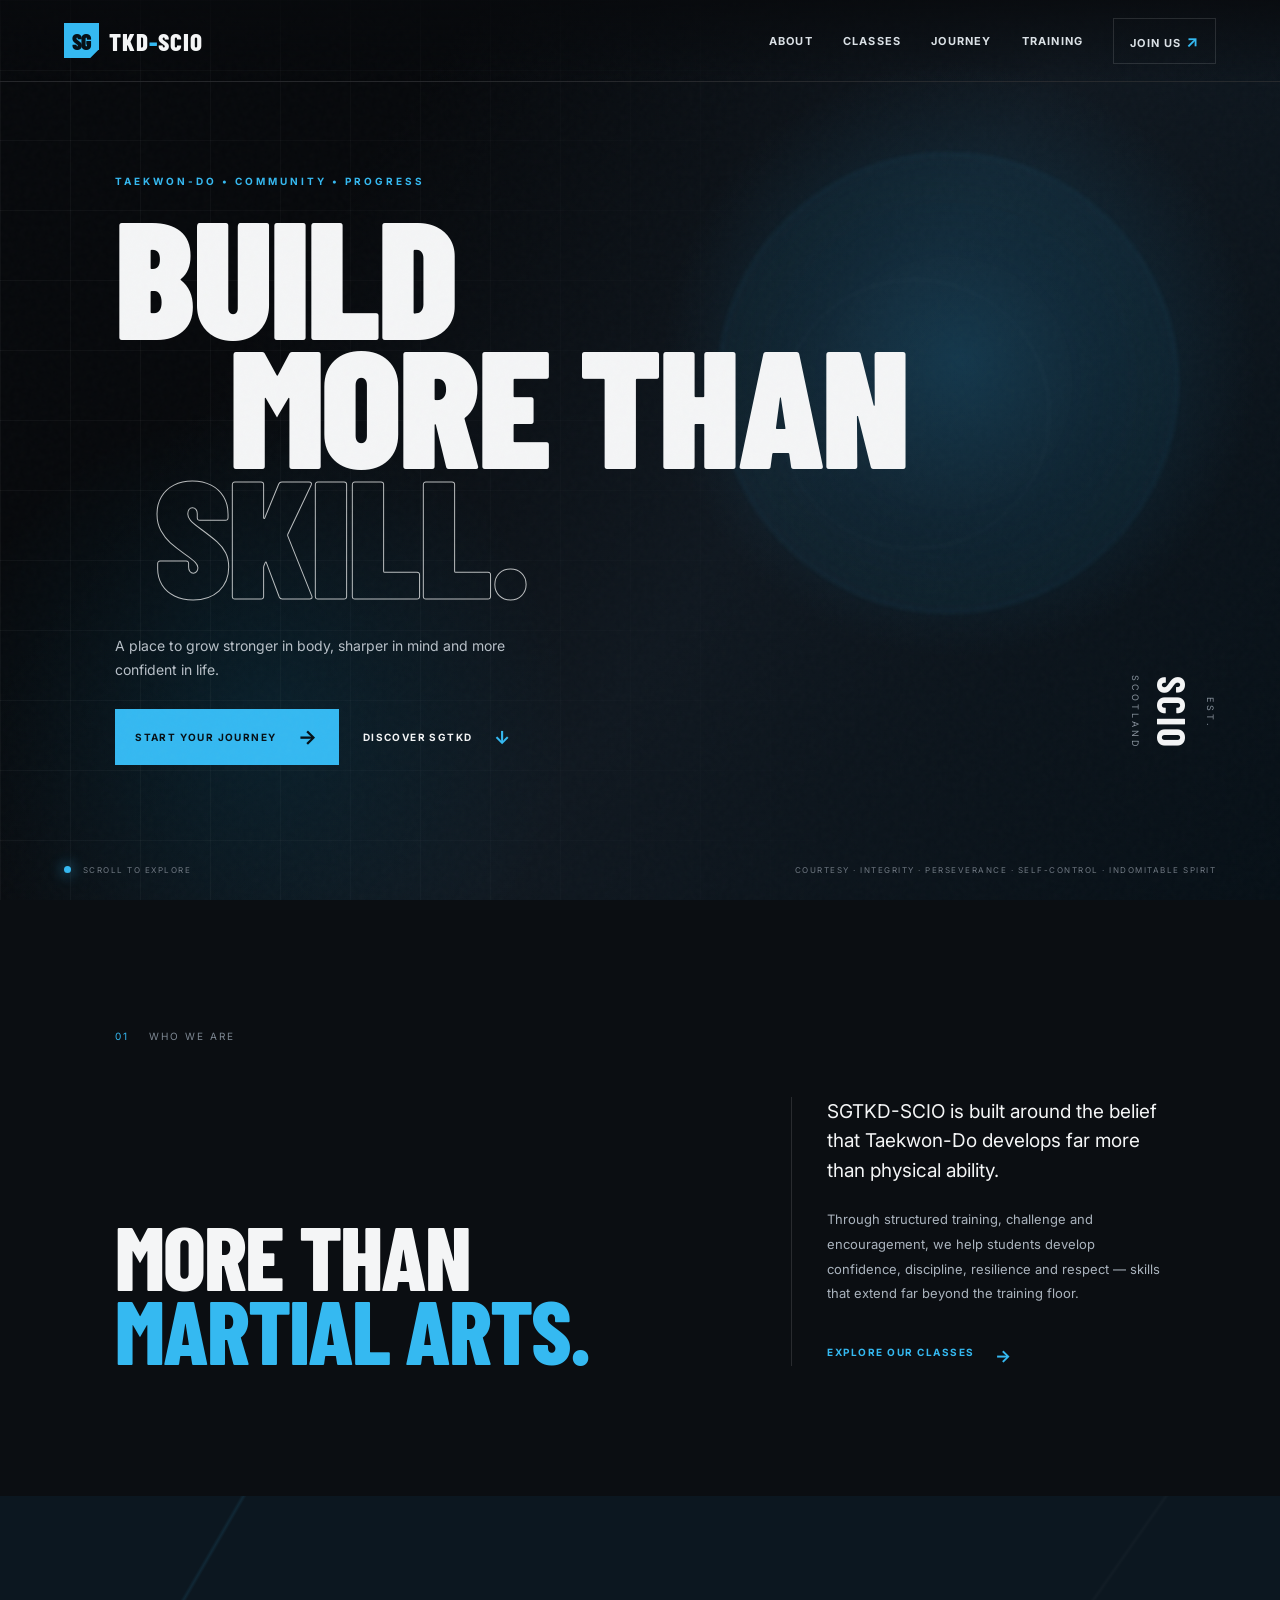
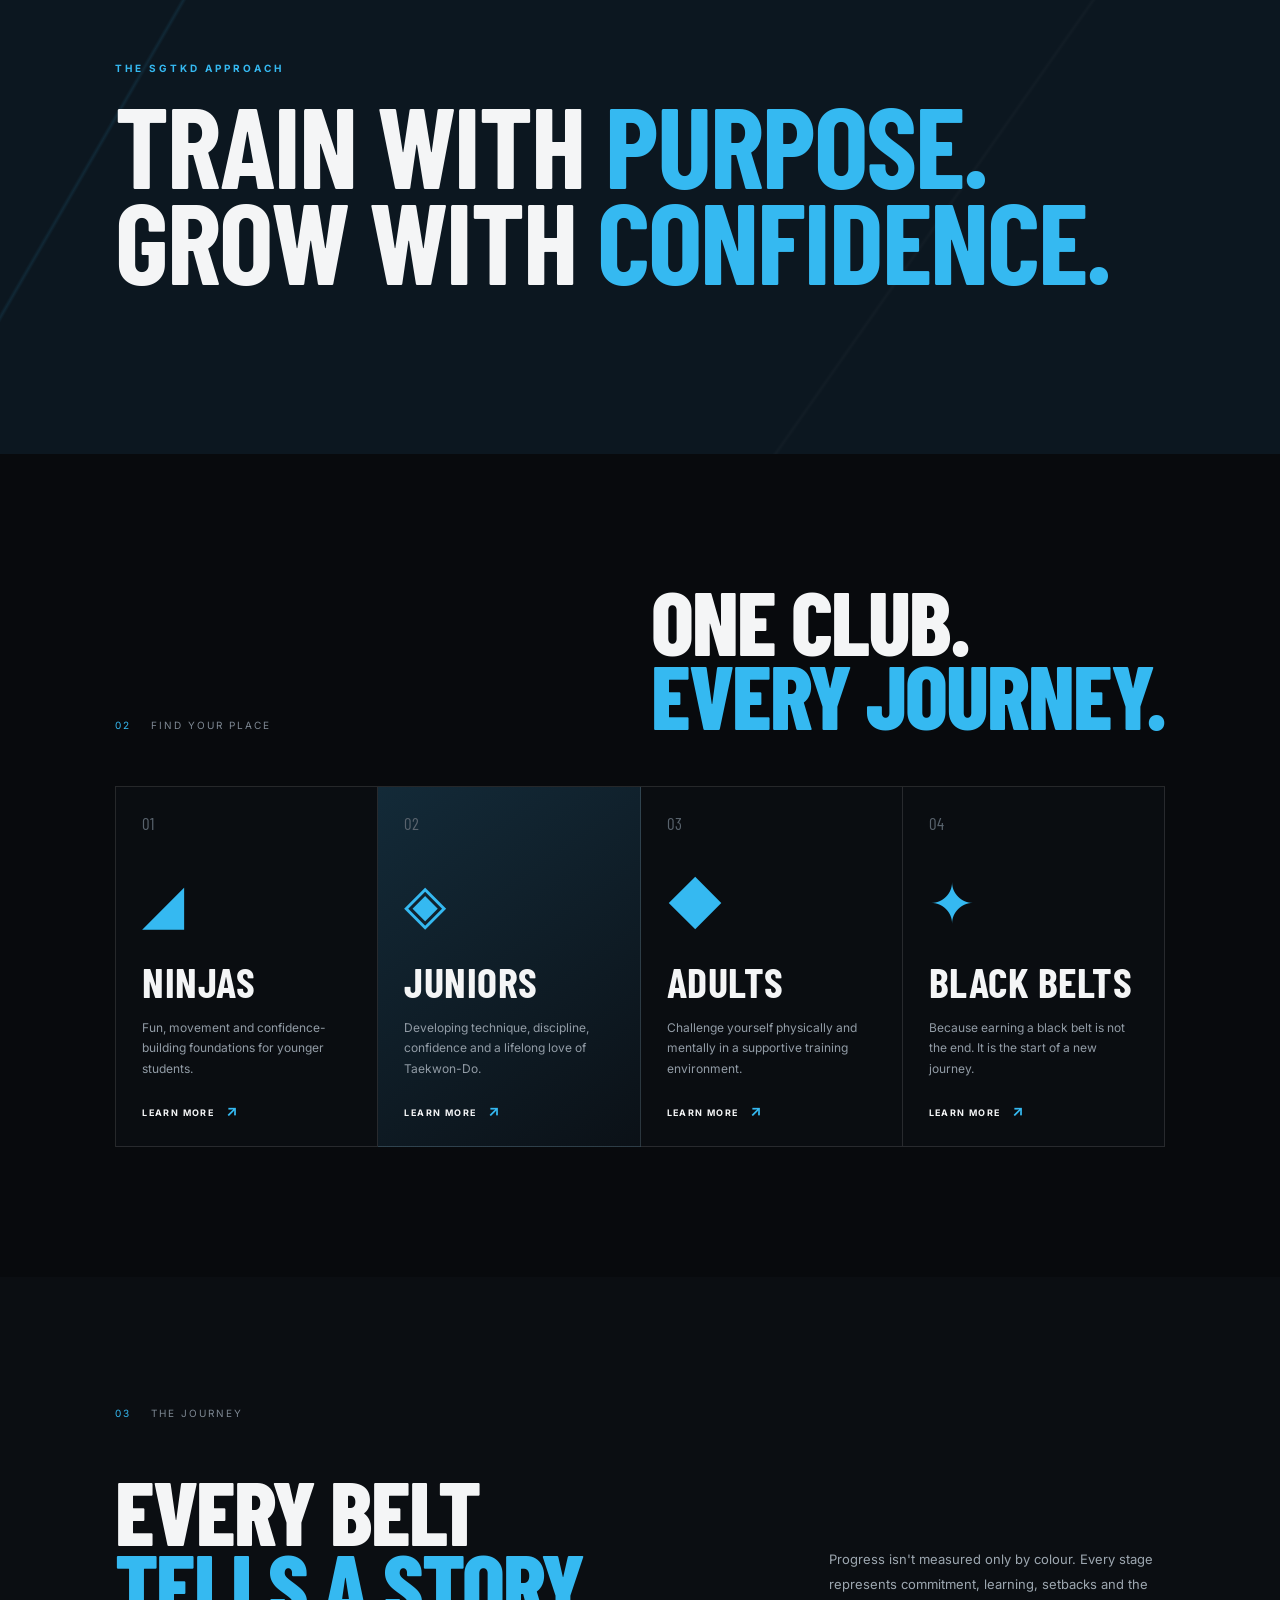
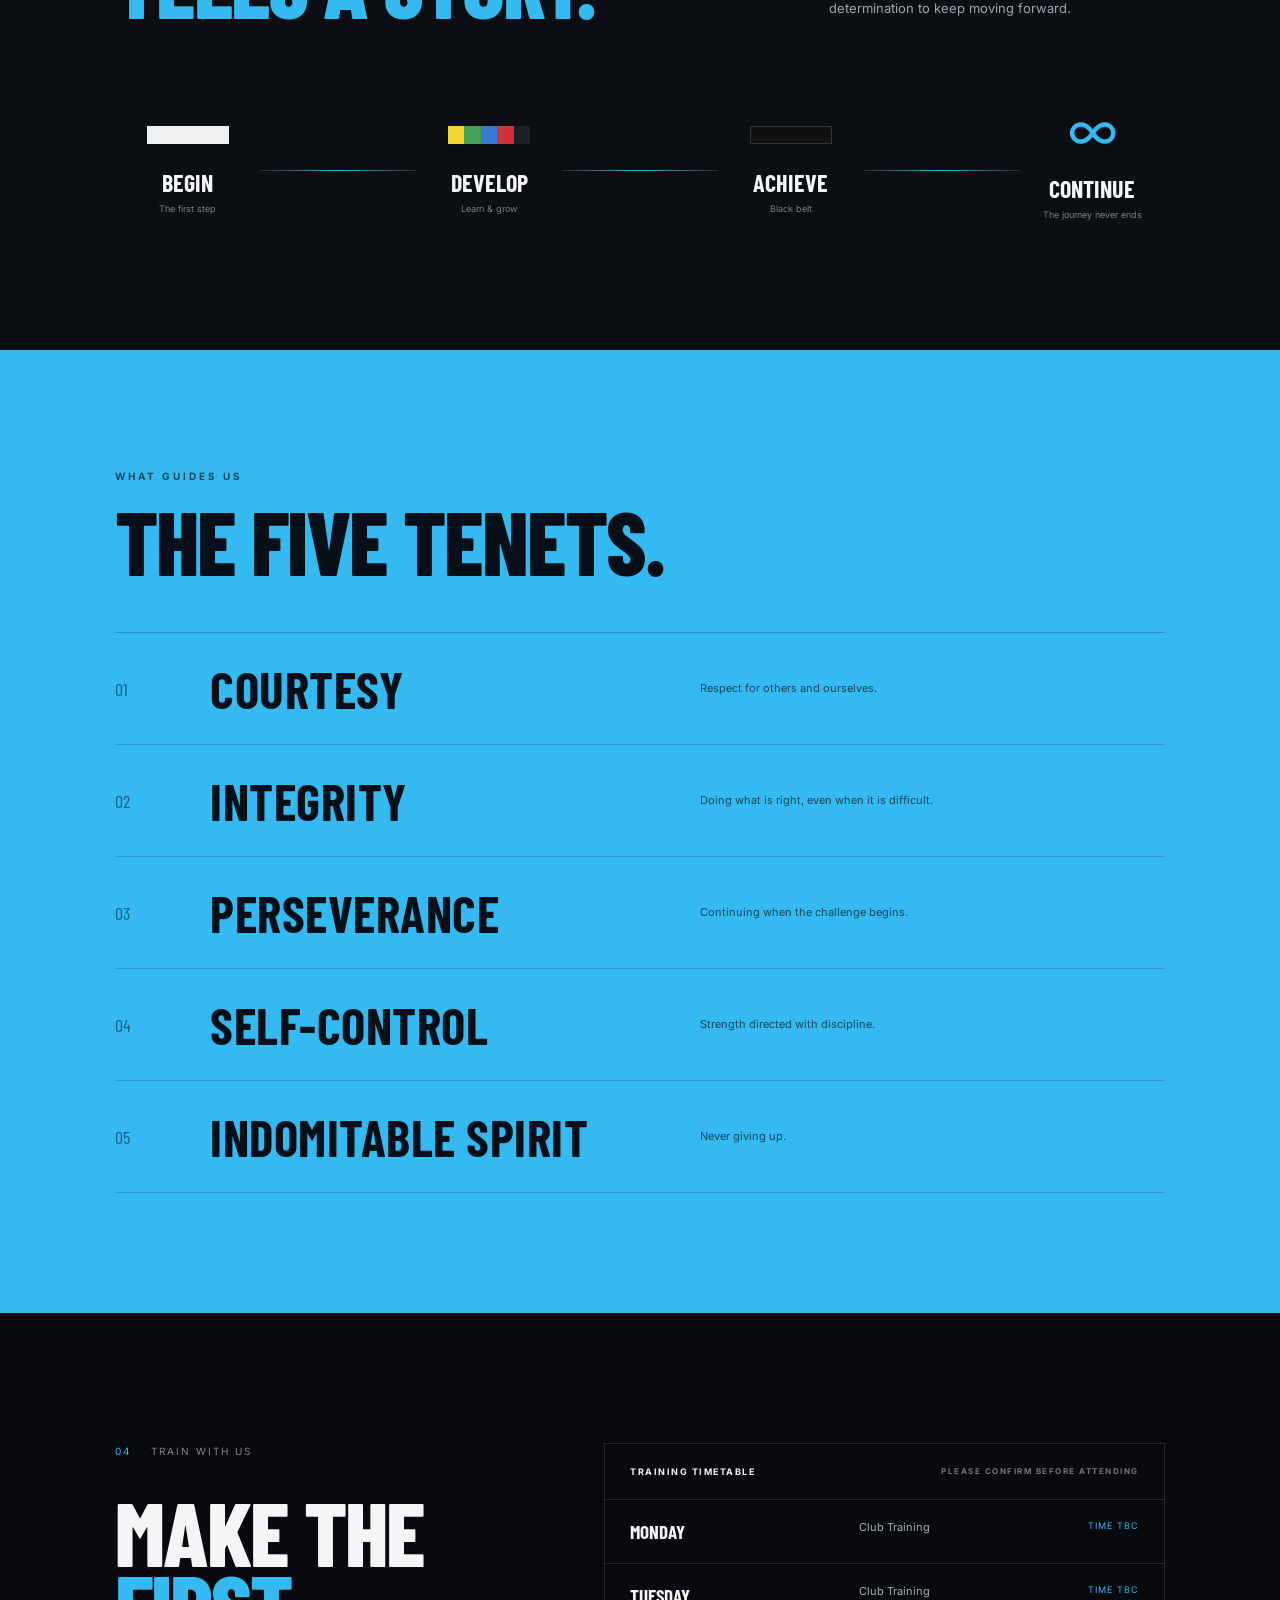
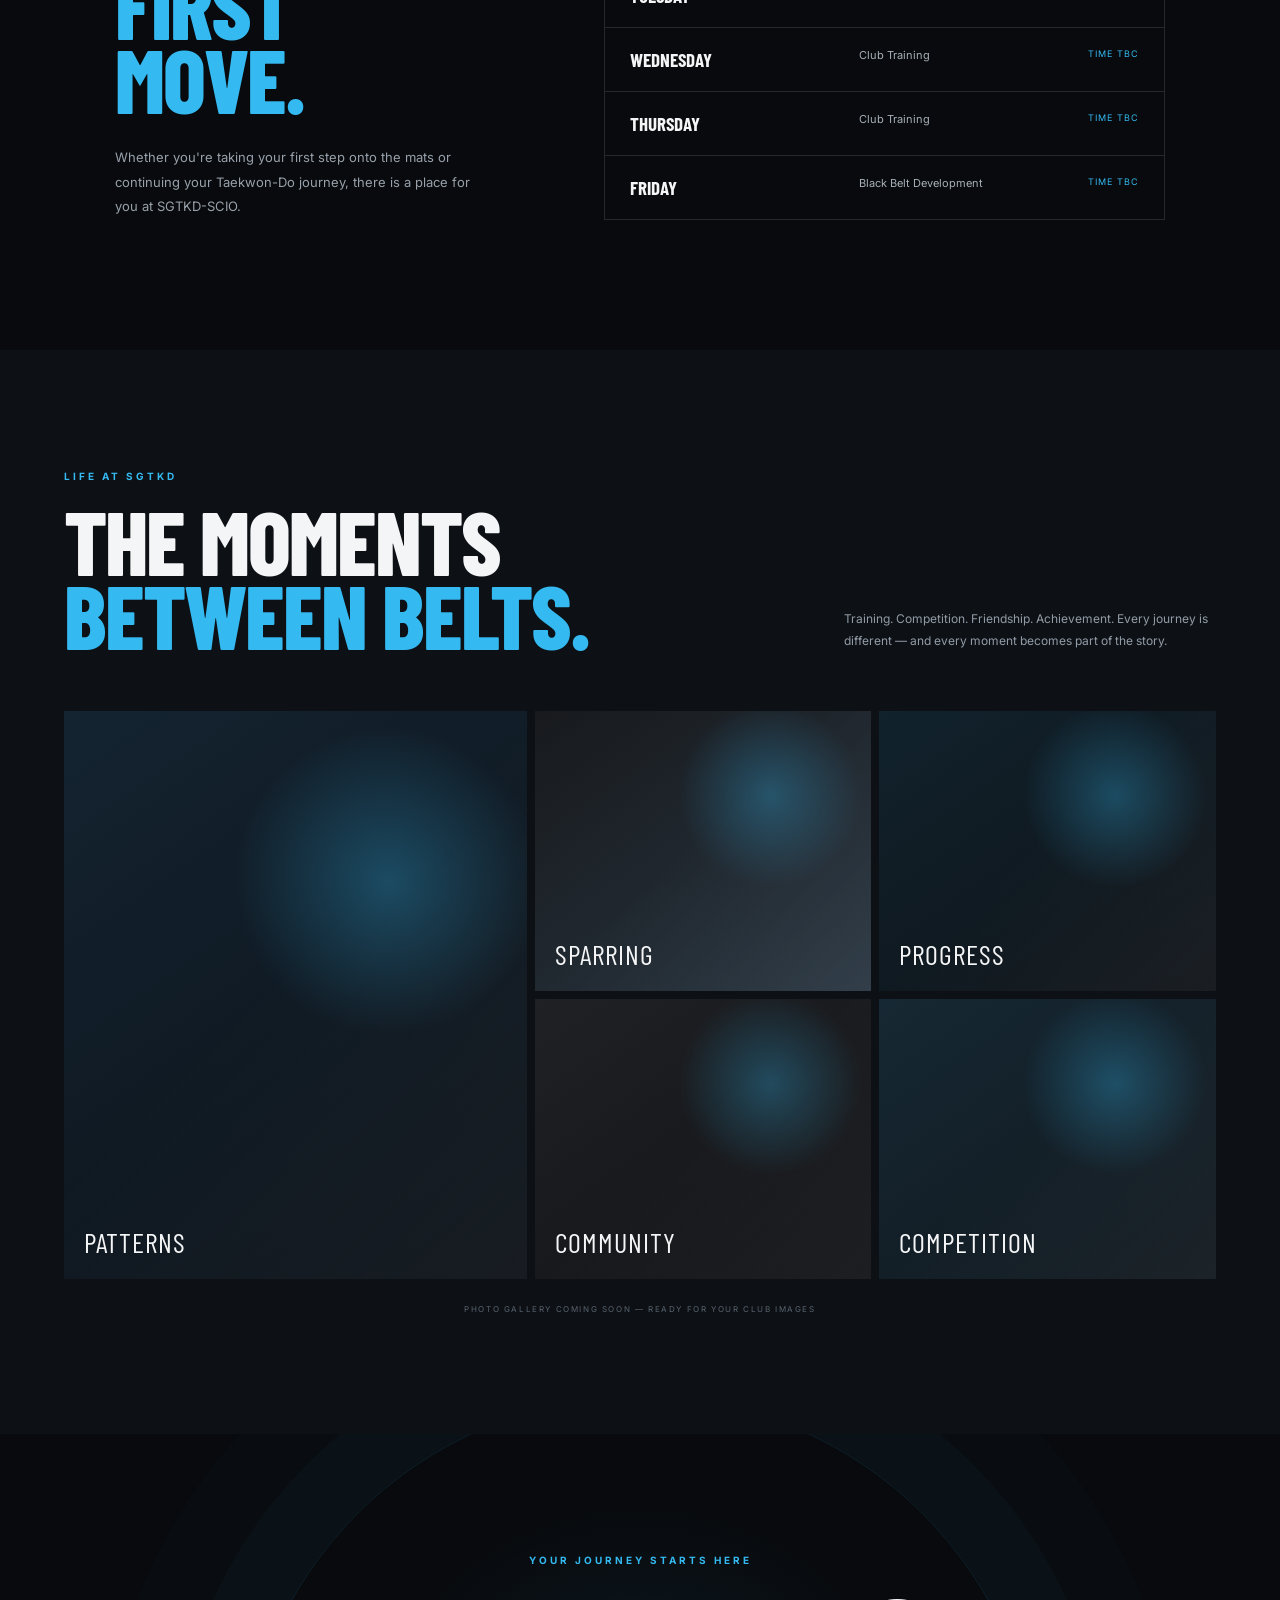
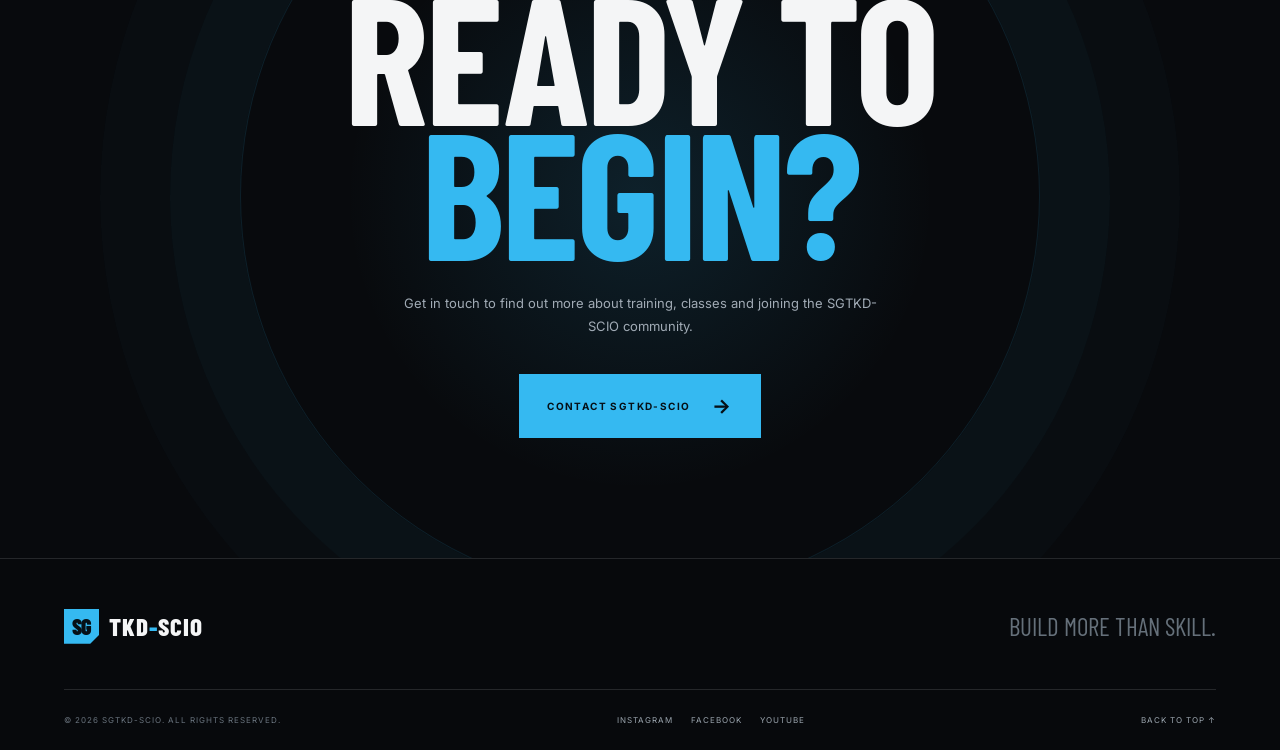
==== index.html @ 354cae88 "Add files via upload" ====
<!DOCTYPE html>
<html lang="en">
<head>
  <meta charset="UTF-8" />
  <meta name="viewport" content="width=device-width, initial-scale=1.0" />
  <meta name="description" content="SGTKD-SCIO — Taekwon-Do, confidence, discipline and community in South Kintyre." />
  <meta name="theme-color" content="#071018" />
  <title>SGTKD-SCIO | Taekwon-Do</title>
  <link rel="preconnect" href="https://fonts.googleapis.com">
  <link rel="preconnect" href="https://fonts.gstatic.com" crossorigin>
  <link href="https://fonts.googleapis.com/css2?family=Barlow+Condensed:wght@500;600;700;800;900&family=Inter:wght@400;500;600;700&display=swap" rel="stylesheet">
  <link rel="stylesheet" href="styles.css" />
</head>
<body>
  <div class="page-noise"></div>

  <header class="site-header" id="top">
    <a class="brand" href="#top" aria-label="SGTKD-SCIO home">
      <span class="brand-mark">SG</span>
      <span class="brand-text">TKD<span>-</span>SCIO</span>
    </a>
    <button class="menu-toggle" aria-label="Open navigation" aria-expanded="false">
      <span></span><span></span>
    </button>
    <nav class="site-nav">
      <a href="#about">About</a>
      <a href="#classes">Classes</a>
      <a href="#journey">Journey</a>
      <a href="#training">Training</a>
      <a href="#contact" class="nav-cta">Join Us <span>↗</span></a>
    </nav>
  </header>

  <main>
    <section class="hero">
      <div class="hero-grid"></div>
      <div class="hero-orb orb-one"></div>
      <div class="hero-orb orb-two"></div>
      <div class="hero-content">
        <p class="eyebrow reveal">TAEKWON-DO • COMMUNITY • PROGRESS</p>
        <h1 class="reveal">
          <span>BUILD</span>
          <span>MORE THAN</span>
          <span class="outline">SKILL.</span>
        </h1>
        <p class="hero-copy reveal">A place to grow stronger in body, sharper in mind and more confident in life.</p>
        <div class="hero-actions reveal">
          <a href="#contact" class="button primary">START YOUR JOURNEY <span>→</span></a>
          <a href="#about" class="button text-button">DISCOVER SGTKD <span>↓</span></a>
        </div>
      </div>
      <div class="hero-side reveal">
        <span>EST.</span>
        <strong>SCIO</strong>
        <span>SCOTLAND</span>
      </div>
      <div class="hero-bottom">
        <div><span class="scroll-dot"></span> SCROLL TO EXPLORE</div>
        <p>COURTESY · INTEGRITY · PERSEVERANCE · SELF-CONTROL · INDOMITABLE SPIRIT</p>
      </div>
    </section>

    <section class="intro section" id="about">
      <div class="section-label reveal"><span>01</span> WHO WE ARE</div>
      <div class="intro-layout">
        <div>
          <h2 class="display reveal">MORE THAN<br><em>MARTIAL ARTS.</em></h2>
        </div>
        <div class="intro-copy reveal">
          <p class="lead">SGTKD-SCIO is built around the belief that Taekwon-Do develops far more than physical ability.</p>
          <p>Through structured training, challenge and encouragement, we help students develop confidence, discipline, resilience and respect — skills that extend far beyond the training floor.</p>
          <a href="#classes" class="arrow-link">EXPLORE OUR CLASSES <span>→</span></a>
        </div>
      </div>
    </section>

    <section class="statement">
      <div class="statement-bg"></div>
      <p class="eyebrow reveal">THE SGTKD APPROACH</p>
      <h2 class="statement-text reveal">TRAIN WITH <span>PURPOSE.</span><br>GROW WITH <span>CONFIDENCE.</span></h2>
    </section>

    <section class="classes section" id="classes">
      <div class="section-heading">
        <div class="section-label reveal"><span>02</span> FIND YOUR PLACE</div>
        <h2 class="display reveal">ONE CLUB.<br><em>EVERY JOURNEY.</em></h2>
      </div>

      <div class="class-grid">
        <article class="class-card reveal">
          <div class="card-number">01</div>
          <div class="class-icon">◢</div>
          <h3>NINJAS</h3>
          <p>Fun, movement and confidence-building foundations for younger students.</p>
          <a href="#contact">LEARN MORE <span>↗</span></a>
        </article>
        <article class="class-card featured reveal">
          <div class="card-number">02</div>
          <div class="class-icon">◈</div>
          <h3>JUNIORS</h3>
          <p>Developing technique, discipline, confidence and a lifelong love of Taekwon-Do.</p>
          <a href="#contact">LEARN MORE <span>↗</span></a>
        </article>
        <article class="class-card reveal">
          <div class="card-number">03</div>
          <div class="class-icon">◆</div>
          <h3>ADULTS</h3>
          <p>Challenge yourself physically and mentally in a supportive training environment.</p>
          <a href="#contact">LEARN MORE <span>↗</span></a>
        </article>
        <article class="class-card reveal">
          <div class="card-number">04</div>
          <div class="class-icon">✦</div>
          <h3>BLACK BELTS</h3>
          <p>Because earning a black belt is not the end. It is the start of a new journey.</p>
          <a href="#contact">LEARN MORE <span>↗</span></a>
        </article>
      </div>
    </section>

    <section class="journey section" id="journey">
      <div class="section-label reveal"><span>03</span> THE JOURNEY</div>
      <div class="journey-head">
        <h2 class="display reveal">EVERY BELT<br><em>TELLS A STORY.</em></h2>
        <p class="reveal">Progress isn't measured only by colour. Every stage represents commitment, learning, setbacks and the determination to keep moving forward.</p>
      </div>
      <div class="belt-path reveal">
        <div class="belt-step"><span class="belt white"></span><strong>BEGIN</strong><small>The first step</small></div>
        <div class="path-line"></div>
        <div class="belt-step"><span class="belt colours"></span><strong>DEVELOP</strong><small>Learn & grow</small></div>
        <div class="path-line"></div>
        <div class="belt-step"><span class="belt black"></span><strong>ACHIEVE</strong><small>Black belt</small></div>
        <div class="path-line"></div>
        <div class="belt-step final"><span class="belt infinite">∞</span><strong>CONTINUE</strong><small>The journey never ends</small></div>
      </div>
    </section>

    <section class="tenets">
      <div class="tenets-title">
        <p class="eyebrow reveal">WHAT GUIDES US</p>
        <h2 class="display reveal">THE <em>FIVE TENETS.</em></h2>
      </div>
      <div class="tenets-list">
        <div class="tenet reveal"><span>01</span><strong>COURTESY</strong><i>Respect for others and ourselves.</i></div>
        <div class="tenet reveal"><span>02</span><strong>INTEGRITY</strong><i>Doing what is right, even when it is difficult.</i></div>
        <div class="tenet reveal"><span>03</span><strong>PERSEVERANCE</strong><i>Continuing when the challenge begins.</i></div>
        <div class="tenet reveal"><span>04</span><strong>SELF-CONTROL</strong><i>Strength directed with discipline.</i></div>
        <div class="tenet reveal"><span>05</span><strong>INDOMITABLE SPIRIT</strong><i>Never giving up.</i></div>
      </div>
    </section>

    <section class="training section" id="training">
      <div class="training-copy">
        <div class="section-label reveal"><span>04</span> TRAIN WITH US</div>
        <h2 class="display reveal">MAKE THE<br><em>FIRST MOVE.</em></h2>
        <p class="reveal">Whether you're taking your first step onto the mats or continuing your Taekwon-Do journey, there is a place for you at SGTKD-SCIO.</p>
      </div>
      <div class="schedule reveal">
        <div class="schedule-head"><span>TRAINING TIMETABLE</span><small>PLEASE CONFIRM BEFORE ATTENDING</small></div>
        <div class="schedule-row"><strong>MONDAY</strong><span>Club Training</span><em>TIME TBC</em></div>
        <div class="schedule-row"><strong>TUESDAY</strong><span>Club Training</span><em>TIME TBC</em></div>
        <div class="schedule-row"><strong>WEDNESDAY</strong><span>Club Training</span><em>TIME TBC</em></div>
        <div class="schedule-row"><strong>THURSDAY</strong><span>Club Training</span><em>TIME TBC</em></div>
        <div class="schedule-row"><strong>FRIDAY</strong><span>Black Belt Development</span><em>TIME TBC</em></div>
      </div>
    </section>

    <section class="gallery">
      <div class="gallery-head">
        <div>
          <p class="eyebrow reveal">LIFE AT SGTKD</p>
          <h2 class="display reveal">THE MOMENTS<br><em>BETWEEN BELTS.</em></h2>
        </div>
        <p class="reveal">Training. Competition. Friendship. Achievement. Every journey is different — and every moment becomes part of the story.</p>
      </div>
      <div class="gallery-grid reveal">
        <div class="gallery-item g1"><span>PATTERNS</span></div>
        <div class="gallery-item g2"><span>SPARRING</span></div>
        <div class="gallery-item g3"><span>PROGRESS</span></div>
        <div class="gallery-item g4"><span>COMMUNITY</span></div>
        <div class="gallery-item g5"><span>COMPETITION</span></div>
      </div>
      <p class="gallery-note">PHOTO GALLERY COMING SOON — READY FOR YOUR CLUB IMAGES</p>
    </section>

    <section class="cta" id="contact">
      <div class="cta-lines"></div>
      <p class="eyebrow reveal">YOUR JOURNEY STARTS HERE</p>
      <h2 class="reveal">READY TO<br><span>BEGIN?</span></h2>
      <p class="cta-copy reveal">Get in touch to find out more about training, classes and joining the SGTKD-SCIO community.</p>
      <a href="mailto:YOUR-EMAIL-HERE" class="button primary large reveal">CONTACT SGTKD-SCIO <span>→</span></a>
    </section>
  </main>

  <footer>
    <div class="footer-top">
      <a class="brand footer-brand" href="#top"><span class="brand-mark">SG</span><span class="brand-text">TKD<span>-</span>SCIO</span></a>
      <p>BUILD MORE THAN SKILL.</p>
    </div>
    <div class="footer-bottom">
      <span>© 2026 SGTKD-SCIO. ALL RIGHTS RESERVED.</span>
      <div><a href="#top">INSTAGRAM</a><a href="#top">FACEBOOK</a><a href="#top">YOUTUBE</a></div>
      <a href="#top">BACK TO TOP ↑</a>
    </div>
  </footer>

  <script src="script.js"></script>
</body>
</html>
---- styles.css ----
*{box-sizing:border-box;margin:0;padding:0}
:root{--bg:#080a0d;--surface:#10151b;--surface2:#151c24;--white:#f4f5f6;--muted:#98a1ab;--blue:#35b9f1;--line:rgba(255,255,255,.12);--font-display:"Barlow Condensed",sans-serif;--font-body:"Inter",sans-serif}
html{scroll-behavior:smooth}body{background:var(--bg);color:var(--white);font-family:var(--font-body);overflow-x:hidden}.page-noise{position:fixed;inset:0;pointer-events:none;opacity:.035;z-index:10;background-image:url("data:image/svg+xml,%3Csvg viewBox='0 0 180 180' xmlns='http://www.w3.org/2000/svg'%3E%3Cfilter id='n'%3E%3CfeTurbulence type='fractalNoise' baseFrequency='.9' numOctaves='4' stitchTiles='stitch'/%3E%3C/filter%3E%3Crect width='100%25' height='100%25' filter='url(%23n)' opacity='.6'/%3E%3C/svg%3E")}
.site-header{height:82px;display:flex;align-items:center;justify-content:space-between;padding:0 5vw;border-bottom:1px solid var(--line);position:absolute;top:0;width:100%;z-index:20;background:linear-gradient(to bottom,rgba(8,10,13,.8),transparent)}
.brand{display:flex;align-items:center;gap:10px;color:var(--white);text-decoration:none;font-weight:700}.brand-mark{width:35px;height:35px;background:var(--blue);color:#061017;display:grid;place-items:center;font-family:var(--font-display);font-size:22px;font-weight:900;letter-spacing:-1px;clip-path:polygon(0 0,100% 0,100% 75%,75% 100%,0 100%)}.brand-text{font-family:var(--font-display);font-size:25px;font-weight:800;letter-spacing:1px}.brand-text span{color:var(--blue)}
.site-nav{display:flex;align-items:center;gap:30px}.site-nav a{font-size:11px;text-decoration:none;color:#dbe1e6;text-transform:uppercase;letter-spacing:1.2px;font-weight:700}.site-nav a:hover{color:var(--blue)}.site-nav .nav-cta{border:1px solid var(--line);padding:12px 16px}.nav-cta span{color:var(--blue);font-size:16px}.menu-toggle{display:none}
.hero{min-height:100svh;position:relative;display:flex;align-items:center;padding:130px 9vw 90px;overflow:hidden;background:radial-gradient(circle at 75% 40%,rgba(35,139,191,.28),transparent 27%),radial-gradient(circle at 20% 80%,rgba(0,174,239,.1),transparent 25%),linear-gradient(125deg,#07090c 25%,#101820 58%,#071017)}.hero-grid{position:absolute;inset:0;background-image:linear-gradient(rgba(255,255,255,.04) 1px,transparent 1px),linear-gradient(90deg,rgba(255,255,255,.04) 1px,transparent 1px);background-size:70px 70px;mask-image:linear-gradient(to right,black,transparent 75%)}.hero-orb{position:absolute;border-radius:50%;filter:blur(2px)}.orb-one{width:460px;height:460px;right:8%;top:17%;border:1px solid rgba(53,185,241,.18);box-shadow:0 0 120px rgba(53,185,241,.08) inset}.orb-two{width:270px;height:270px;right:18%;top:31%;border:1px solid rgba(255,255,255,.08)}
.hero-content{position:relative;z-index:2;max-width:850px}.eyebrow{font-size:10px;font-weight:700;letter-spacing:3px;color:var(--blue);margin-bottom:22px}.hero h1{font-family:var(--font-display);font-size:clamp(80px,13vw,190px);line-height:.78;letter-spacing:-3px;font-weight:900}.hero h1 span{display:block}.hero h1 span:nth-child(2){margin-left:9vw}.hero h1 .outline{color:transparent;-webkit-text-stroke:1px rgba(244,245,246,.75);margin-left:3vw}.hero-copy{max-width:420px;margin:36px 0 28px;color:#b8c0c8;line-height:1.7;font-size:14px}.hero-actions{display:flex;gap:24px;align-items:center}.button{display:inline-flex;align-items:center;gap:22px;text-decoration:none;font-size:10px;font-weight:700;letter-spacing:1.4px;padding:16px 20px}.button.primary{background:var(--blue);color:#061017}.button.primary span{font-size:20px}.text-button{color:var(--white);padding-left:0}.text-button span{color:var(--blue);font-size:18px}.hero-side{position:absolute;right:5vw;bottom:150px;display:flex;flex-direction:column;align-items:center;gap:8px;writing-mode:vertical-rl;font-size:9px;letter-spacing:3px;color:#87919c}.hero-side strong{font-family:var(--font-display);font-size:40px;color:var(--white);letter-spacing:2px}.hero-bottom{position:absolute;bottom:25px;left:5vw;right:5vw;display:flex;justify-content:space-between;align-items:center;font-size:8px;letter-spacing:1.5px;color:#6f7882}.scroll-dot{width:7px;height:7px;border-radius:50%;background:var(--blue);display:inline-block;margin-right:8px;box-shadow:0 0 14px var(--blue)}
.section{padding:130px 9vw}.section-label{font-size:10px;color:#7d8792;letter-spacing:2px;margin-bottom:55px}.section-label span{color:var(--blue);margin-right:15px}.display{font-family:var(--font-display);font-weight:800;font-size:clamp(58px,7vw,110px);line-height:.82;letter-spacing:-2px}.display em{font-style:normal;color:var(--blue)}.intro{background:#0b0e12}.intro-layout{display:grid;grid-template-columns:1.2fr .8fr;gap:9vw;align-items:end}.intro-copy{border-left:1px solid var(--line);padding-left:35px}.intro-copy p{font-size:13px;color:#aab3bd;line-height:1.9;margin-bottom:22px}.intro-copy .lead{font-size:19px;color:var(--white);line-height:1.55}.arrow-link{display:inline-flex;gap:20px;margin-top:18px;color:var(--blue);font-size:10px;font-weight:700;letter-spacing:1.5px;text-decoration:none}.arrow-link span{font-size:17px}
.statement{min-height:62vh;position:relative;padding:100px 9vw;display:flex;flex-direction:column;justify-content:center;overflow:hidden;background:#0c1720}.statement-bg{position:absolute;inset:0;background:linear-gradient(120deg,transparent 15%,rgba(53,185,241,.1) 15.2%,transparent 15.4%),linear-gradient(-55deg,transparent 30%,rgba(255,255,255,.025) 30.2%,transparent 30.4%)}.statement-text{position:relative;font-family:var(--font-display);font-size:clamp(60px,9vw,145px);line-height:.83;letter-spacing:-2px}.statement-text span{color:var(--blue)}
.section-heading{display:flex;justify-content:space-between;align-items:flex-end;margin-bottom:55px}.section-heading .section-label{margin-bottom:0}.class-grid{display:grid;grid-template-columns:repeat(4,1fr);border-top:1px solid var(--line);border-left:1px solid var(--line)}.class-card{min-height:360px;padding:26px;border-right:1px solid var(--line);border-bottom:1px solid var(--line);position:relative;display:flex;flex-direction:column;background:#0a0d11;transition:.35s}.class-card:hover{background:#111a22;transform:translateY(-5px)}.class-card.featured{background:linear-gradient(145deg,#132a38,#0b1117)}.card-number{font-family:var(--font-display);color:#59636d;font-size:17px}.class-icon{font-size:55px;color:var(--blue);margin:auto 0 20px}.class-card h3{font-family:var(--font-display);font-size:42px;letter-spacing:.5px}.class-card p{color:#929ca6;font-size:12px;line-height:1.7;margin:12px 0 22px}.class-card a{font-size:9px;letter-spacing:1.4px;color:var(--white);text-decoration:none;font-weight:700}.class-card a span{color:var(--blue);font-size:15px;margin-left:8px}
.journey{background:#0b0e12}.journey-head{display:grid;grid-template-columns:1fr .55fr;gap:8vw;align-items:end}.journey-head p{font-size:13px;color:#9da7b0;line-height:1.9}.belt-path{margin-top:100px;display:flex;align-items:center}.belt-step{flex:0 0 145px;text-align:center}.belt-step strong{display:block;font-family:var(--font-display);font-size:24px;margin-top:20px}.belt-step small{display:block;color:#77818b;font-size:9px;margin-top:6px}.belt{width:82px;height:18px;display:inline-block}.belt.white{background:#eef0f2}.belt.colours{background:linear-gradient(90deg,#f3d437 0 20%,#43a15a 20% 40%,#367ad2 40% 60%,#cc333b 60% 80%,#1c1f24 80%)}.belt.black{background:#111;border:1px solid #333}.belt.infinite{height:auto;font-size:55px;line-height:18px;color:var(--blue)}.path-line{height:1px;flex:1;background:linear-gradient(to right,var(--line),var(--blue),var(--line))}
.tenets{padding:120px 9vw;background:var(--blue);color:#071018}.tenets-title{margin-bottom:55px}.tenets .eyebrow{color:#17465c}.tenets .display em{color:#071018}.tenets-list{border-top:1px solid rgba(0,0,0,.2)}.tenet{display:grid;grid-template-columns:70px 1fr 1fr;gap:25px;align-items:center;padding:25px 0;border-bottom:1px solid rgba(0,0,0,.18)}.tenet span{font-family:var(--font-display);font-size:18px;color:#176080}.tenet strong{font-family:var(--font-display);font-size:clamp(27px,4vw,55px);letter-spacing:.5px}.tenet i{font-size:11px;font-style:normal;color:#17465c;line-height:1.6}
.training{display:grid;grid-template-columns:.8fr 1.2fr;gap:9vw;align-items:center}.training-copy .section-label{margin-bottom:38px}.training-copy p{margin-top:30px;color:#98a1ab;font-size:13px;line-height:1.9;max-width:400px}.schedule{border:1px solid var(--line)}.schedule-head{padding:22px 25px;border-bottom:1px solid var(--line);display:flex;justify-content:space-between;font-size:9px;font-weight:700;letter-spacing:1.5px}.schedule-head small{color:#6e7882;font-size:8px}.schedule-row{display:grid;grid-template-columns:1fr 1fr auto;padding:20px 25px;border-bottom:1px solid var(--line);font-size:11px}.schedule-row:last-child{border-bottom:0}.schedule-row strong{font-family:var(--font-display);font-size:19px}.schedule-row span{color:#a7b0b9}.schedule-row em{font-style:normal;color:var(--blue);font-size:9px;letter-spacing:1px}
.gallery{padding:120px 5vw;background:#0d1116}.gallery-head{max-width:1200px;margin:0 auto 60px;display:grid;grid-template-columns:1fr .55fr;gap:8vw;align-items:end}.gallery-head>p{color:#929ca6;font-size:12px;line-height:1.8}.gallery-grid{display:grid;grid-template-columns:1.1fr .8fr .8fr;grid-template-rows:280px 280px;gap:8px}.gallery-item{position:relative;overflow:hidden;background:linear-gradient(145deg,#142431,#0b1016);display:flex;align-items:flex-end;padding:20px;isolation:isolate}.gallery-item:before{content:"";position:absolute;inset:0;background:radial-gradient(circle at 70% 30%,rgba(53,185,241,.3),transparent 30%),linear-gradient(135deg,transparent 45%,rgba(255,255,255,.05));transition:.4s;z-index:-1}.gallery-item:hover:before{transform:scale(1.15)}.gallery-item span{font-family:var(--font-display);font-size:28px;letter-spacing:1px}.g1{grid-row:span 2}.g2{background:linear-gradient(145deg,#181a1d,#273440)}.g3{background:linear-gradient(145deg,#11222c,#0e1217)}.g4{background:linear-gradient(145deg,#202124,#101215)}.g5{background:linear-gradient(145deg,#162833,#10171d)}.gallery-note{text-align:center;margin-top:25px;color:#59636d;font-size:8px;letter-spacing:1.6px}
.cta{min-height:70vh;position:relative;display:flex;flex-direction:column;align-items:center;justify-content:center;text-align:center;padding:120px 20px;overflow:hidden;background:radial-gradient(circle at center,rgba(53,185,241,.13),transparent 40%)}.cta-lines{position:absolute;width:800px;height:800px;border:1px solid rgba(53,185,241,.12);border-radius:50%;box-shadow:0 0 0 70px rgba(53,185,241,.025),0 0 0 140px rgba(53,185,241,.015)}.cta>*:not(.cta-lines){position:relative}.cta h2{font-family:var(--font-display);font-size:clamp(90px,14vw,190px);line-height:.75;letter-spacing:-3px}.cta h2 span{color:var(--blue)}.cta-copy{max-width:480px;color:#a1abb5;font-size:13px;line-height:1.8;margin:35px 0}.button.large{padding:20px 28px}
footer{padding:50px 5vw 25px;border-top:1px solid var(--line);background:#07090c}.footer-top{display:flex;justify-content:space-between;align-items:center;padding-bottom:45px}.footer-top p{font-family:var(--font-display);font-size:25px;color:#65707a}.footer-bottom{padding-top:25px;border-top:1px solid var(--line);display:flex;justify-content:space-between;color:#69737d;font-size:8px;letter-spacing:1px}.footer-bottom div{display:flex;gap:18px}.footer-bottom a{color:#9ba5ae;text-decoration:none}
.reveal{opacity:0;transform:translateY(18px);transition:opacity .7s ease,transform .7s ease}.reveal.visible{opacity:1;transform:none}
@media(max-width:900px){.site-nav{position:absolute;top:82px;left:0;right:0;background:#0b0e12;padding:25px 5vw;display:none;flex-direction:column;align-items:flex-start;border-bottom:1px solid var(--line)}.site-nav.open{display:flex}.menu-toggle{display:flex;flex-direction:column;gap:6px;background:none;border:0}.menu-toggle span{display:block;width:25px;height:1px;background:white}.hero-side{display:none}.hero-bottom p{display:none}.hero h1 span:nth-child(2),.hero h1 .outline{margin-left:0}.intro-layout,.journey-head,.training,.gallery-head{grid-template-columns:1fr;gap:35px}.class-grid{grid-template-columns:repeat(2,1fr)}.belt-path{overflow-x:auto;padding-bottom:20px}.path-line{min-width:50px}.belt-step{flex-basis:130px}.tenet{grid-template-columns:45px 1fr}.tenet i{grid-column:2}.gallery-grid{grid-template-columns:1fr 1fr;grid-template-rows:220px 220px 220px}.g1{grid-row:span 1;grid-column:span 2}.schedule-row{grid-template-columns:1fr 1fr}.schedule-row em{grid-column:1/-1;margin-top:8px}.footer-bottom{flex-wrap:wrap;gap:20px}.footer-top{flex-direction:column;align-items:flex-start;gap:20px}}
@media(max-width:560px){.site-header{padding:0 20px}.section{padding:90px 6vw}.hero{padding:120px 7vw 70px}.hero h1{font-size:22vw;letter-spacing:-2px}.hero-copy{font-size:12px}.hero-actions{flex-direction:column;align-items:flex-start;gap:10px}.display{font-size:17vw}.class-grid{grid-template-columns:1fr}.class-card{min-height:290px}.tenets{padding:90px 6vw}.tenet strong{font-size:34px}.gallery{padding:90px 6vw}.gallery-grid{grid-template-columns:1fr;grid-template-rows:repeat(5,180px)}.g1{grid-column:auto}.cta h2{font-size:24vw}.footer-top,.footer-bottom{padding-left:2vw;padding-right:2vw}.footer-bottom div{width:100%;order:3}}
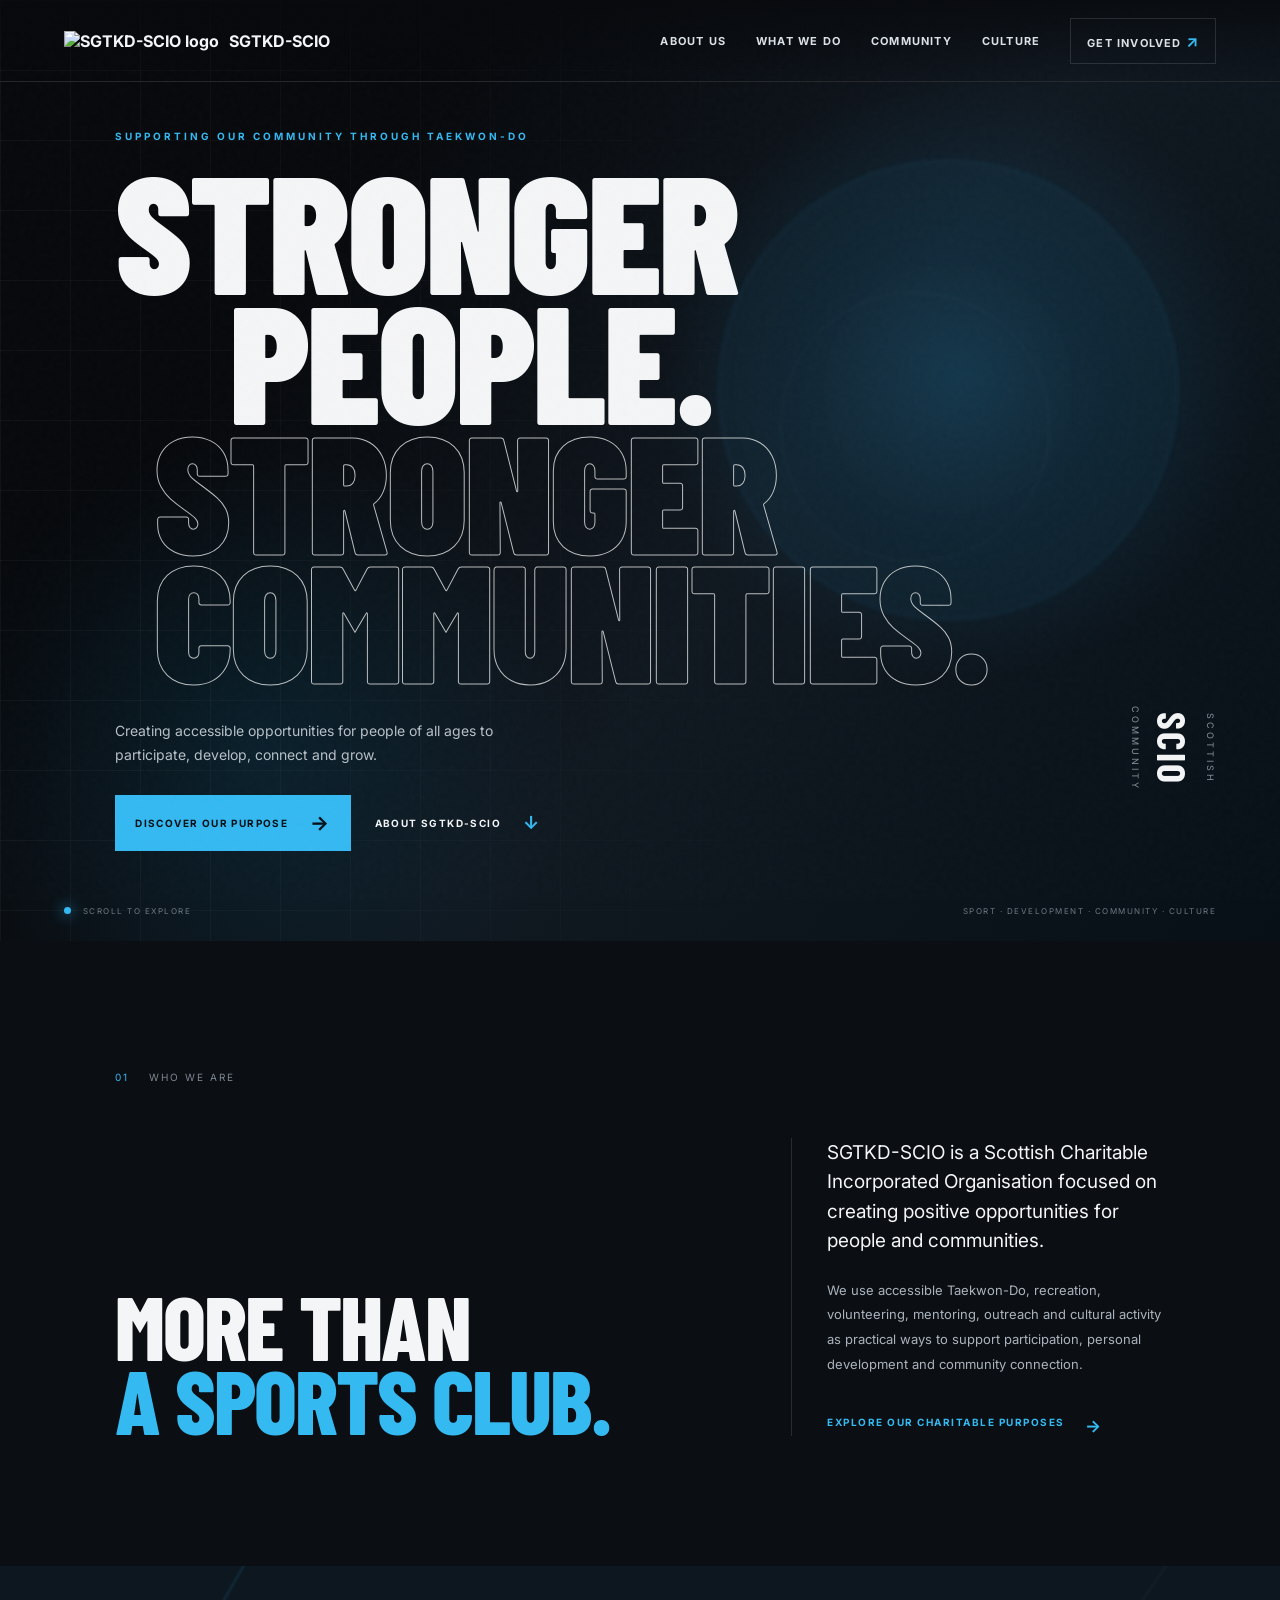
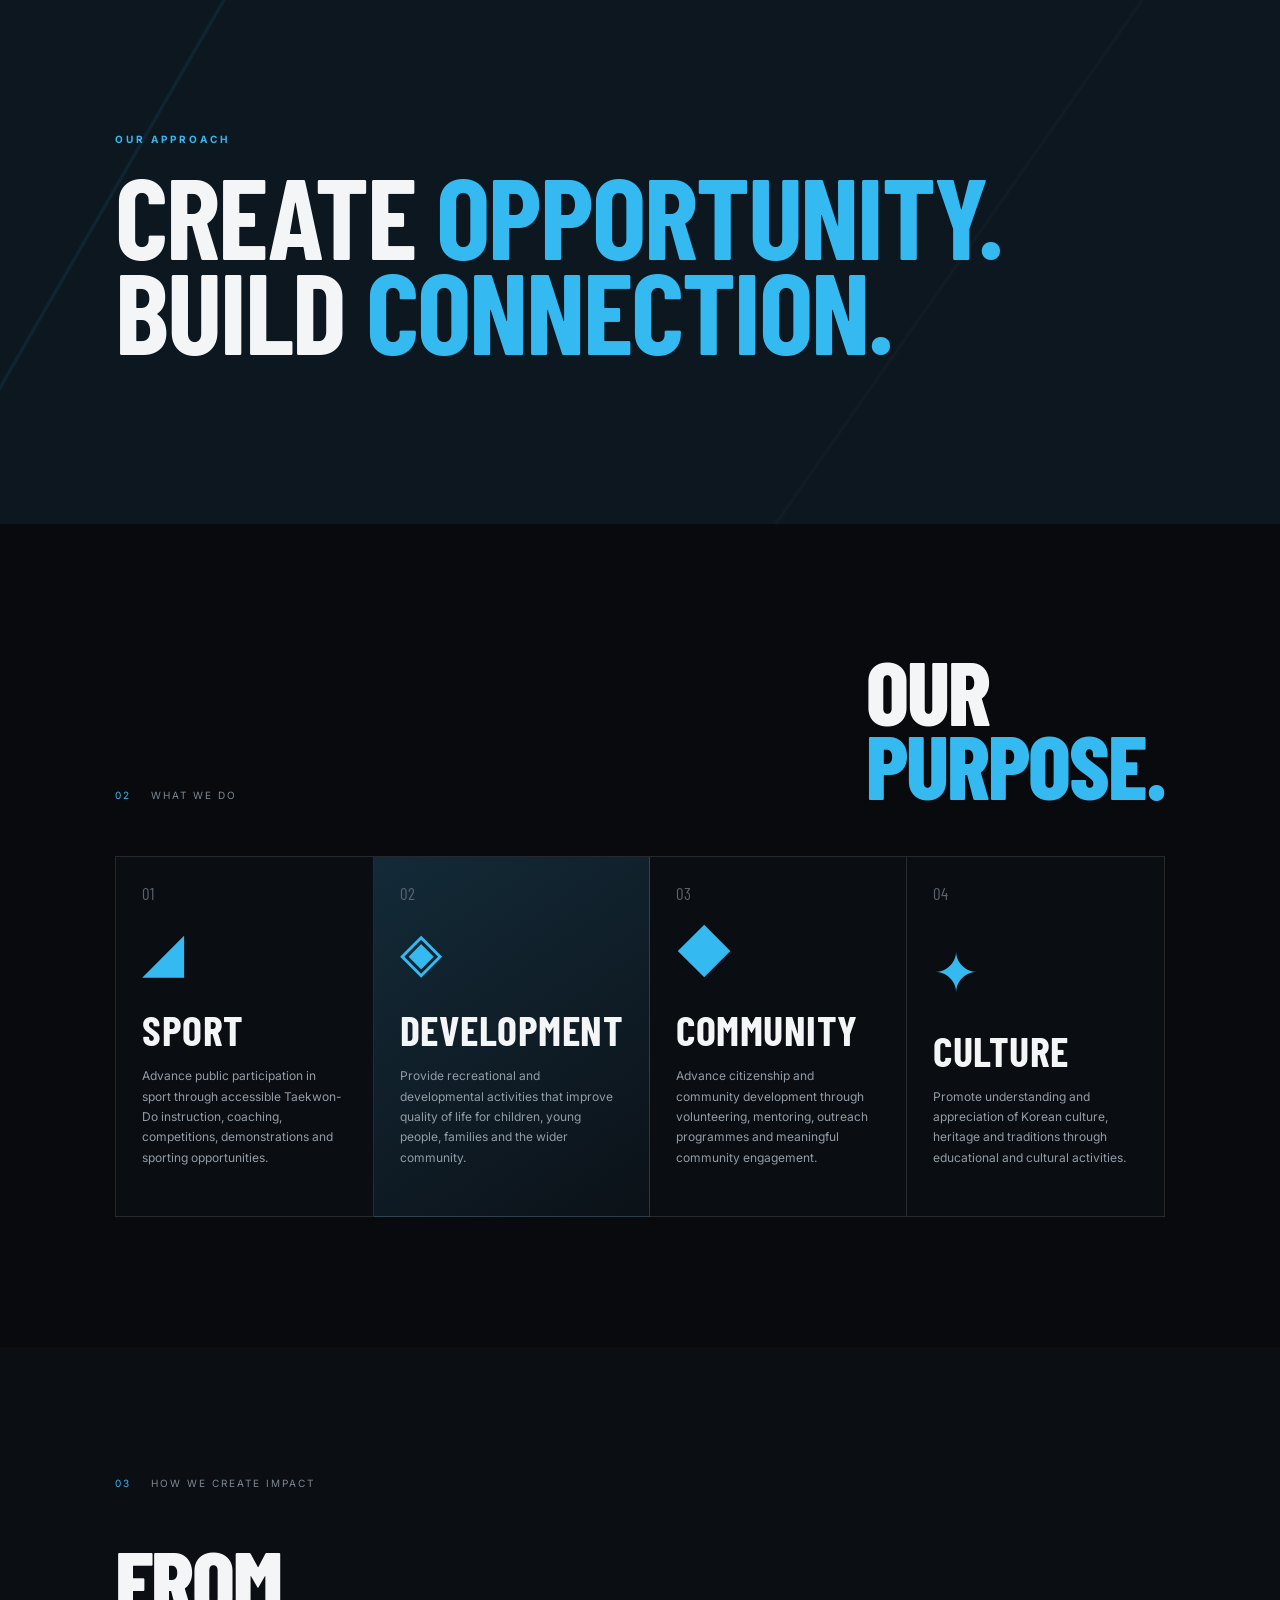
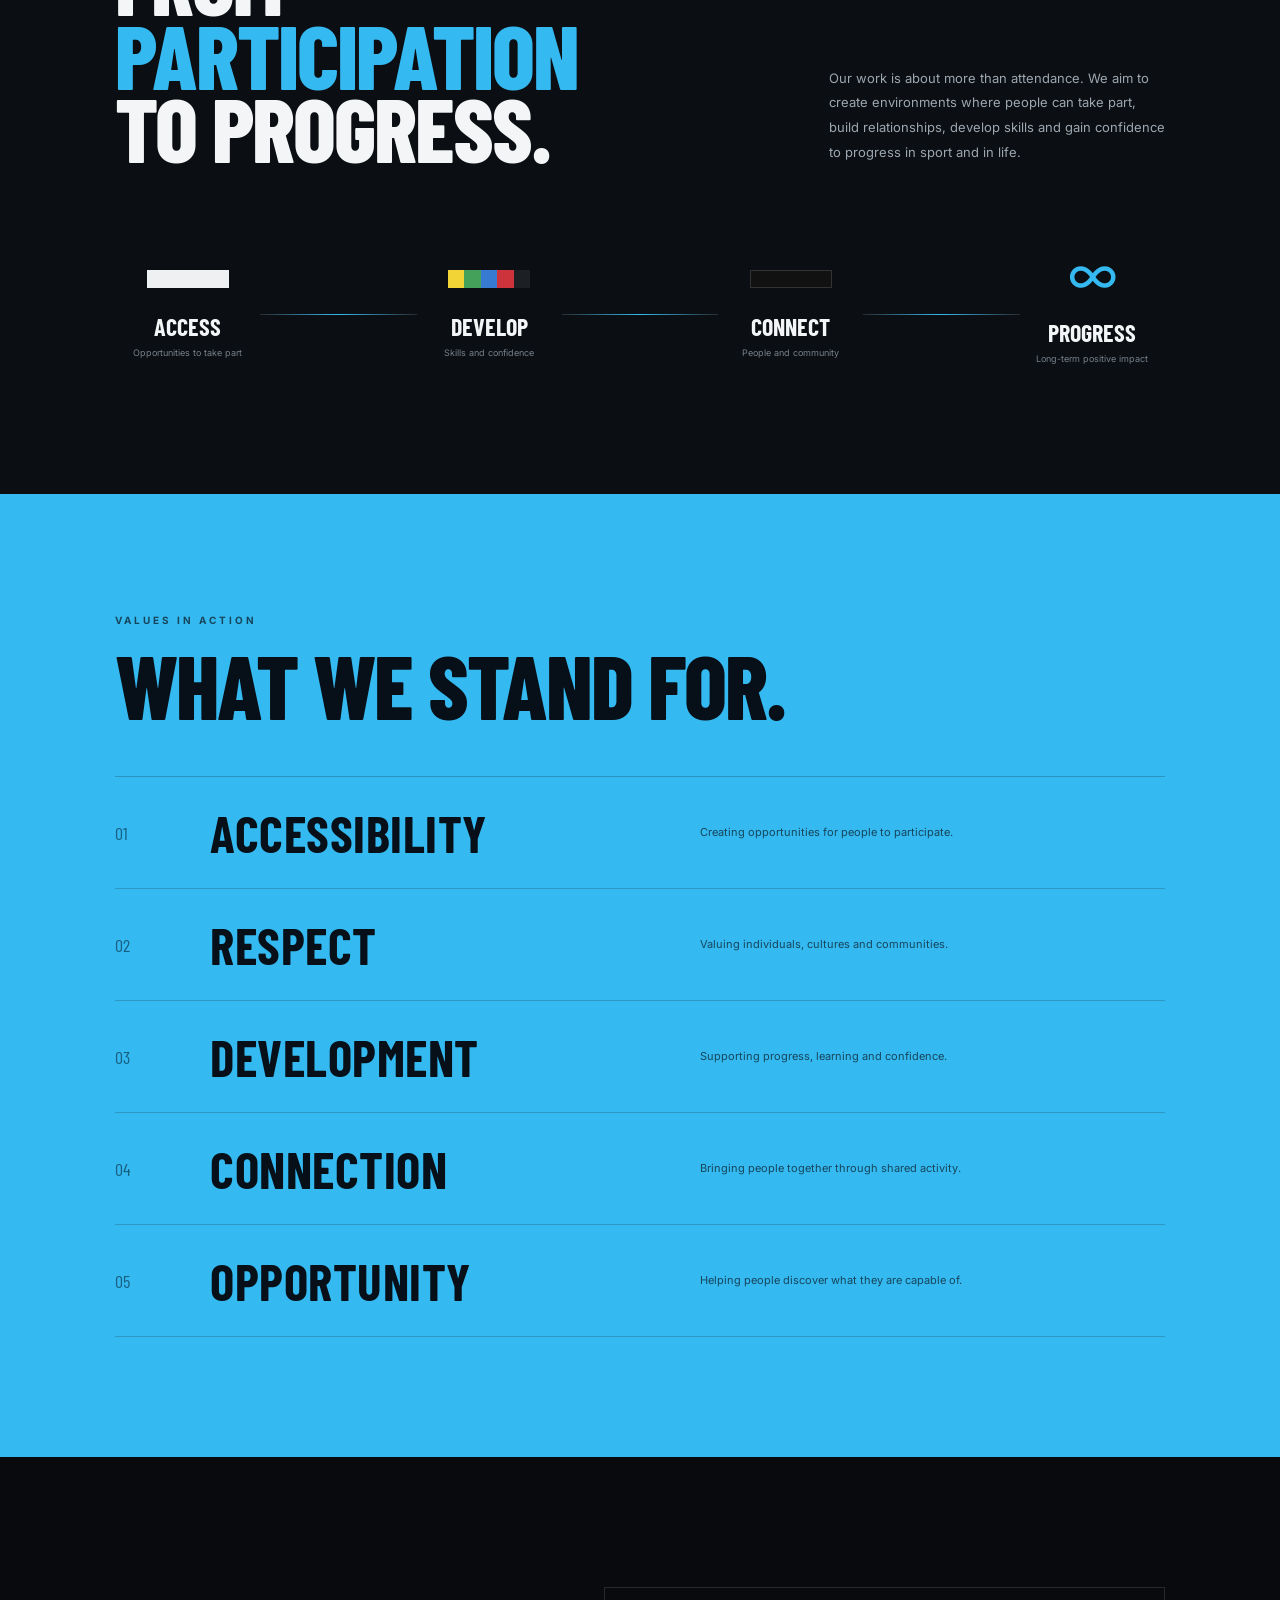
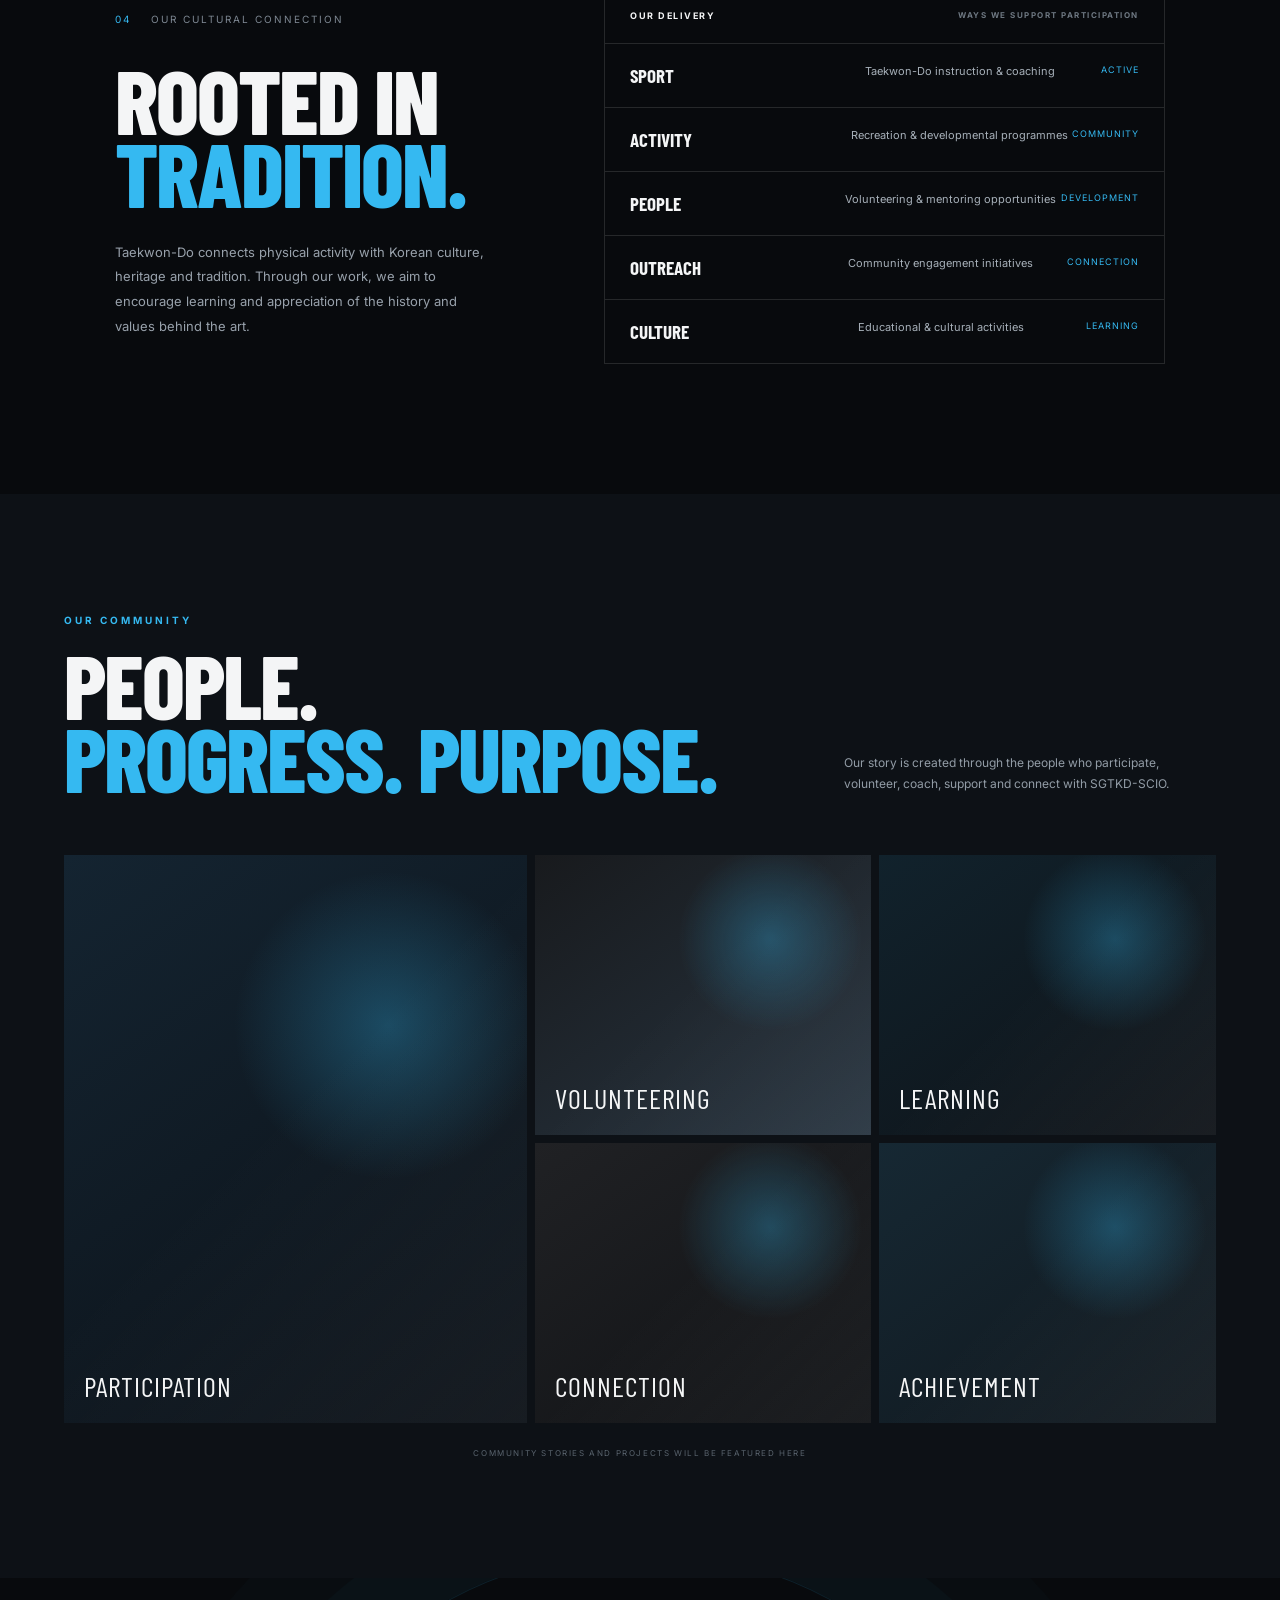
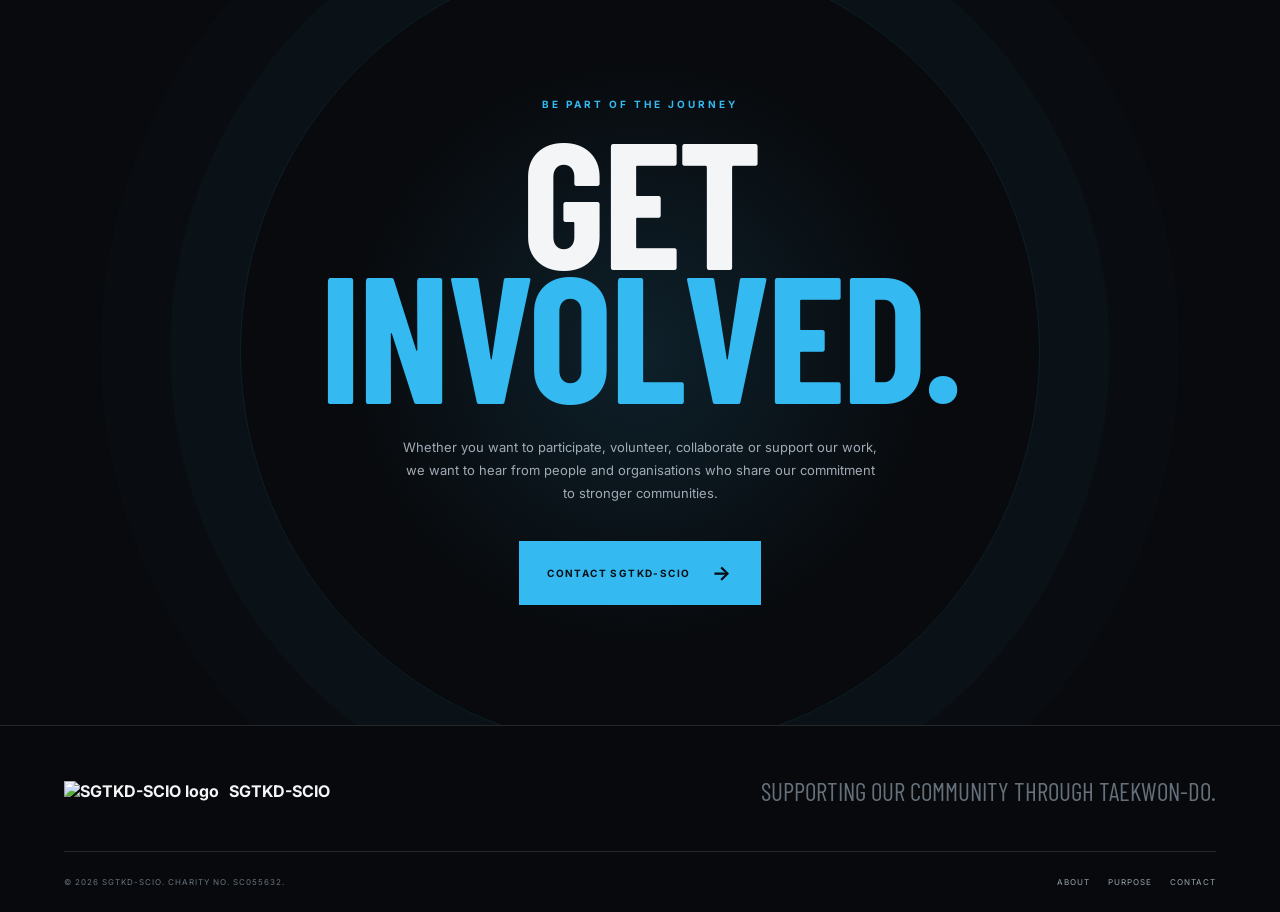
==== commit bdab61a8: "Update index.html" ====
--- a/index.html
+++ b/index.html
@@ -3,9 +3,11 @@
 <head>
   <meta charset="UTF-8" />
   <meta name="viewport" content="width=device-width, initial-scale=1.0" />
-  <meta name="description" content="SGTKD-SCIO — Taekwon-Do, confidence, discipline and community in South Kintyre." />
+  <meta name="description" content="SGTKD-SCIO is a Scottish charitable organisation supporting community development through accessible Taekwon-Do, recreation, volunteering, education and cultural activities." />
   <meta name="theme-color" content="#071018" />
-  <title>SGTKD-SCIO | Taekwon-Do</title>
+  <title>SGTKD-SCIO | Supporting Our Community</title>
+  <link rel="icon" type="image/png" href="favicon.png" />
+  <link rel="apple-touch-icon" href="favicon.png" />
   <link rel="preconnect" href="https://fonts.googleapis.com">
   <link rel="preconnect" href="https://fonts.gstatic.com" crossorigin>
   <link href="https://fonts.googleapis.com/css2?family=Barlow+Condensed:wght@500;600;700;800;900&family=Inter:wght@400;500;600;700&display=swap" rel="stylesheet">
@@ -15,19 +17,19 @@
   <div class="page-noise"></div>
 
   <header class="site-header" id="top">
-    <a class="brand" href="#top" aria-label="SGTKD-SCIO home">
-      <span class="brand-mark">SG</span>
-      <span class="brand-text">TKD<span>-</span>SCIO</span>
+    <a class="brand brand-logo" href="#top" aria-label="SGTKD-SCIO home">
+      <img src="sgtkd-scio-logo.png" alt="SGTKD-SCIO logo" />
+      <span class="brand-name">SGTKD-SCIO</span>
     </a>
     <button class="menu-toggle" aria-label="Open navigation" aria-expanded="false">
       <span></span><span></span>
     </button>
     <nav class="site-nav">
-      <a href="#about">About</a>
-      <a href="#classes">Classes</a>
-      <a href="#journey">Journey</a>
-      <a href="#training">Training</a>
-      <a href="#contact" class="nav-cta">Join Us <span>↗</span></a>
+      <a href="#about">About Us</a>
+      <a href="#purpose">What We Do</a>
+      <a href="#community">Community</a>
+      <a href="#culture">Culture</a>
+      <a href="#involved" class="nav-cta">Get Involved <span>↗</span></a>
     </nav>
   </header>
 
@@ -37,26 +39,26 @@
       <div class="hero-orb orb-one"></div>
       <div class="hero-orb orb-two"></div>
       <div class="hero-content">
-        <p class="eyebrow reveal">TAEKWON-DO • COMMUNITY • PROGRESS</p>
+        <p class="eyebrow reveal">SUPPORTING OUR COMMUNITY THROUGH TAEKWON-DO</p>
         <h1 class="reveal">
-          <span>BUILD</span>
-          <span>MORE THAN</span>
-          <span class="outline">SKILL.</span>
+          <span>STRONGER</span>
+          <span>PEOPLE.</span>
+          <span class="outline">STRONGER<br>COMMUNITIES.</span>
         </h1>
-        <p class="hero-copy reveal">A place to grow stronger in body, sharper in mind and more confident in life.</p>
+        <p class="hero-copy reveal">Creating accessible opportunities for people of all ages to participate, develop, connect and grow.</p>
         <div class="hero-actions reveal">
-          <a href="#contact" class="button primary">START YOUR JOURNEY <span>→</span></a>
-          <a href="#about" class="button text-button">DISCOVER SGTKD <span>↓</span></a>
+          <a href="#purpose" class="button primary">DISCOVER OUR PURPOSE <span>→</span></a>
+          <a href="#about" class="button text-button">ABOUT SGTKD-SCIO <span>↓</span></a>
         </div>
       </div>
       <div class="hero-side reveal">
-        <span>EST.</span>
+        <span>SCOTTISH</span>
         <strong>SCIO</strong>
-        <span>SCOTLAND</span>
+        <span>COMMUNITY</span>
       </div>
       <div class="hero-bottom">
         <div><span class="scroll-dot"></span> SCROLL TO EXPLORE</div>
-        <p>COURTESY · INTEGRITY · PERSEVERANCE · SELF-CONTROL · INDOMITABLE SPIRIT</p>
+        <p>SPORT · DEVELOPMENT · COMMUNITY · CULTURE</p>
       </div>
     </section>
 
@@ -64,146 +66,141 @@
       <div class="section-label reveal"><span>01</span> WHO WE ARE</div>
       <div class="intro-layout">
         <div>
-          <h2 class="display reveal">MORE THAN<br><em>MARTIAL ARTS.</em></h2>
+          <h2 class="display reveal">MORE THAN<br><em>A SPORTS CLUB.</em></h2>
         </div>
         <div class="intro-copy reveal">
-          <p class="lead">SGTKD-SCIO is built around the belief that Taekwon-Do develops far more than physical ability.</p>
-          <p>Through structured training, challenge and encouragement, we help students develop confidence, discipline, resilience and respect — skills that extend far beyond the training floor.</p>
-          <a href="#classes" class="arrow-link">EXPLORE OUR CLASSES <span>→</span></a>
+          <p class="lead">SGTKD-SCIO is a Scottish Charitable Incorporated Organisation focused on creating positive opportunities for people and communities.</p>
+          <p>We use accessible Taekwon-Do, recreation, volunteering, mentoring, outreach and cultural activity as practical ways to support participation, personal development and community connection.</p>
+          <a href="#purpose" class="arrow-link">EXPLORE OUR CHARITABLE PURPOSES <span>→</span></a>
         </div>
       </div>
     </section>
 
     <section class="statement">
       <div class="statement-bg"></div>
-      <p class="eyebrow reveal">THE SGTKD APPROACH</p>
-      <h2 class="statement-text reveal">TRAIN WITH <span>PURPOSE.</span><br>GROW WITH <span>CONFIDENCE.</span></h2>
-    </section>
-
-    <section class="classes section" id="classes">
+      <p class="eyebrow reveal">OUR APPROACH</p>
+      <h2 class="statement-text reveal">CREATE <span>OPPORTUNITY.</span><br>BUILD <span>CONNECTION.</span></h2>
+    </section>
+
+    <section class="classes section" id="purpose">
       <div class="section-heading">
-        <div class="section-label reveal"><span>02</span> FIND YOUR PLACE</div>
-        <h2 class="display reveal">ONE CLUB.<br><em>EVERY JOURNEY.</em></h2>
+        <div class="section-label reveal"><span>02</span> WHAT WE DO</div>
+        <h2 class="display reveal">OUR <br><em>PURPOSE.</em></h2>
       </div>
 
       <div class="class-grid">
         <article class="class-card reveal">
           <div class="card-number">01</div>
           <div class="class-icon">◢</div>
-          <h3>NINJAS</h3>
-          <p>Fun, movement and confidence-building foundations for younger students.</p>
-          <a href="#contact">LEARN MORE <span>↗</span></a>
+          <h3>SPORT</h3>
+          <p>Advance public participation in sport through accessible Taekwon-Do instruction, coaching, competitions, demonstrations and sporting opportunities.</p>
         </article>
         <article class="class-card featured reveal">
           <div class="card-number">02</div>
           <div class="class-icon">◈</div>
-          <h3>JUNIORS</h3>
-          <p>Developing technique, discipline, confidence and a lifelong love of Taekwon-Do.</p>
-          <a href="#contact">LEARN MORE <span>↗</span></a>
+          <h3>DEVELOPMENT</h3>
+          <p>Provide recreational and developmental activities that improve quality of life for children, young people, families and the wider community.</p>
         </article>
         <article class="class-card reveal">
           <div class="card-number">03</div>
           <div class="class-icon">◆</div>
-          <h3>ADULTS</h3>
-          <p>Challenge yourself physically and mentally in a supportive training environment.</p>
-          <a href="#contact">LEARN MORE <span>↗</span></a>
+          <h3>COMMUNITY</h3>
+          <p>Advance citizenship and community development through volunteering, mentoring, outreach programmes and meaningful community engagement.</p>
         </article>
         <article class="class-card reveal">
           <div class="card-number">04</div>
           <div class="class-icon">✦</div>
-          <h3>BLACK BELTS</h3>
-          <p>Because earning a black belt is not the end. It is the start of a new journey.</p>
-          <a href="#contact">LEARN MORE <span>↗</span></a>
-        </article>
-      </div>
-    </section>
-
-    <section class="journey section" id="journey">
-      <div class="section-label reveal"><span>03</span> THE JOURNEY</div>
+          <h3>CULTURE</h3>
+          <p>Promote understanding and appreciation of Korean culture, heritage and traditions through educational and cultural activities.</p>
+        </article>
+      </div>
+    </section>
+
+    <section class="journey section" id="community">
+      <div class="section-label reveal"><span>03</span> HOW WE CREATE IMPACT</div>
       <div class="journey-head">
-        <h2 class="display reveal">EVERY BELT<br><em>TELLS A STORY.</em></h2>
-        <p class="reveal">Progress isn't measured only by colour. Every stage represents commitment, learning, setbacks and the determination to keep moving forward.</p>
+        <h2 class="display reveal">FROM<br><em>PARTICIPATION</em><br>TO PROGRESS.</h2>
+        <p class="reveal">Our work is about more than attendance. We aim to create environments where people can take part, build relationships, develop skills and gain confidence to progress in sport and in life.</p>
       </div>
       <div class="belt-path reveal">
-        <div class="belt-step"><span class="belt white"></span><strong>BEGIN</strong><small>The first step</small></div>
+        <div class="belt-step"><span class="belt white"></span><strong>ACCESS</strong><small>Opportunities to take part</small></div>
         <div class="path-line"></div>
-        <div class="belt-step"><span class="belt colours"></span><strong>DEVELOP</strong><small>Learn & grow</small></div>
+        <div class="belt-step"><span class="belt colours"></span><strong>DEVELOP</strong><small>Skills and confidence</small></div>
         <div class="path-line"></div>
-        <div class="belt-step"><span class="belt black"></span><strong>ACHIEVE</strong><small>Black belt</small></div>
+        <div class="belt-step"><span class="belt black"></span><strong>CONNECT</strong><small>People and community</small></div>
         <div class="path-line"></div>
-        <div class="belt-step final"><span class="belt infinite">∞</span><strong>CONTINUE</strong><small>The journey never ends</small></div>
+        <div class="belt-step final"><span class="belt infinite">∞</span><strong>PROGRESS</strong><small>Long-term positive impact</small></div>
       </div>
     </section>
 
     <section class="tenets">
       <div class="tenets-title">
-        <p class="eyebrow reveal">WHAT GUIDES US</p>
-        <h2 class="display reveal">THE <em>FIVE TENETS.</em></h2>
+        <p class="eyebrow reveal">VALUES IN ACTION</p>
+        <h2 class="display reveal">WHAT WE <em>STAND FOR.</em></h2>
       </div>
       <div class="tenets-list">
-        <div class="tenet reveal"><span>01</span><strong>COURTESY</strong><i>Respect for others and ourselves.</i></div>
-        <div class="tenet reveal"><span>02</span><strong>INTEGRITY</strong><i>Doing what is right, even when it is difficult.</i></div>
-        <div class="tenet reveal"><span>03</span><strong>PERSEVERANCE</strong><i>Continuing when the challenge begins.</i></div>
-        <div class="tenet reveal"><span>04</span><strong>SELF-CONTROL</strong><i>Strength directed with discipline.</i></div>
-        <div class="tenet reveal"><span>05</span><strong>INDOMITABLE SPIRIT</strong><i>Never giving up.</i></div>
-      </div>
-    </section>
-
-    <section class="training section" id="training">
+        <div class="tenet reveal"><span>01</span><strong>ACCESSIBILITY</strong><i>Creating opportunities for people to participate.</i></div>
+        <div class="tenet reveal"><span>02</span><strong>RESPECT</strong><i>Valuing individuals, cultures and communities.</i></div>
+        <div class="tenet reveal"><span>03</span><strong>DEVELOPMENT</strong><i>Supporting progress, learning and confidence.</i></div>
+        <div class="tenet reveal"><span>04</span><strong>CONNECTION</strong><i>Bringing people together through shared activity.</i></div>
+        <div class="tenet reveal"><span>05</span><strong>OPPORTUNITY</strong><i>Helping people discover what they are capable of.</i></div>
+      </div>
+    </section>
+
+    <section class="training section" id="culture">
       <div class="training-copy">
-        <div class="section-label reveal"><span>04</span> TRAIN WITH US</div>
-        <h2 class="display reveal">MAKE THE<br><em>FIRST MOVE.</em></h2>
-        <p class="reveal">Whether you're taking your first step onto the mats or continuing your Taekwon-Do journey, there is a place for you at SGTKD-SCIO.</p>
+        <div class="section-label reveal"><span>04</span> OUR CULTURAL CONNECTION</div>
+        <h2 class="display reveal">ROOTED IN<br><em>TRADITION.</em></h2>
+        <p class="reveal">Taekwon-Do connects physical activity with Korean culture, heritage and tradition. Through our work, we aim to encourage learning and appreciation of the history and values behind the art.</p>
       </div>
       <div class="schedule reveal">
-        <div class="schedule-head"><span>TRAINING TIMETABLE</span><small>PLEASE CONFIRM BEFORE ATTENDING</small></div>
-        <div class="schedule-row"><strong>MONDAY</strong><span>Club Training</span><em>TIME TBC</em></div>
-        <div class="schedule-row"><strong>TUESDAY</strong><span>Club Training</span><em>TIME TBC</em></div>
-        <div class="schedule-row"><strong>WEDNESDAY</strong><span>Club Training</span><em>TIME TBC</em></div>
-        <div class="schedule-row"><strong>THURSDAY</strong><span>Club Training</span><em>TIME TBC</em></div>
-        <div class="schedule-row"><strong>FRIDAY</strong><span>Black Belt Development</span><em>TIME TBC</em></div>
+        <div class="schedule-head"><span>OUR DELIVERY</span><small>WAYS WE SUPPORT PARTICIPATION</small></div>
+        <div class="schedule-row"><strong>SPORT</strong><span>Taekwon-Do instruction & coaching</span><em>ACTIVE</em></div>
+        <div class="schedule-row"><strong>ACTIVITY</strong><span>Recreation & developmental programmes</span><em>COMMUNITY</em></div>
+        <div class="schedule-row"><strong>PEOPLE</strong><span>Volunteering & mentoring opportunities</span><em>DEVELOPMENT</em></div>
+        <div class="schedule-row"><strong>OUTREACH</strong><span>Community engagement initiatives</span><em>CONNECTION</em></div>
+        <div class="schedule-row"><strong>CULTURE</strong><span>Educational & cultural activities</span><em>LEARNING</em></div>
       </div>
     </section>
 
     <section class="gallery">
       <div class="gallery-head">
         <div>
-          <p class="eyebrow reveal">LIFE AT SGTKD</p>
-          <h2 class="display reveal">THE MOMENTS<br><em>BETWEEN BELTS.</em></h2>
-        </div>
-        <p class="reveal">Training. Competition. Friendship. Achievement. Every journey is different — and every moment becomes part of the story.</p>
+          <p class="eyebrow reveal">OUR COMMUNITY</p>
+          <h2 class="display reveal">PEOPLE.<br><em>PROGRESS. PURPOSE.</em></h2>
+        </div>
+        <p class="reveal">Our story is created through the people who participate, volunteer, coach, support and connect with SGTKD-SCIO.</p>
       </div>
       <div class="gallery-grid reveal">
-        <div class="gallery-item g1"><span>PATTERNS</span></div>
-        <div class="gallery-item g2"><span>SPARRING</span></div>
-        <div class="gallery-item g3"><span>PROGRESS</span></div>
-        <div class="gallery-item g4"><span>COMMUNITY</span></div>
-        <div class="gallery-item g5"><span>COMPETITION</span></div>
-      </div>
-      <p class="gallery-note">PHOTO GALLERY COMING SOON — READY FOR YOUR CLUB IMAGES</p>
-    </section>
-
-    <section class="cta" id="contact">
+        <div class="gallery-item g1"><span>PARTICIPATION</span></div>
+        <div class="gallery-item g2"><span>VOLUNTEERING</span></div>
+        <div class="gallery-item g3"><span>LEARNING</span></div>
+        <div class="gallery-item g4"><span>CONNECTION</span></div>
+        <div class="gallery-item g5"><span>ACHIEVEMENT</span></div>
+      </div>
+      <p class="gallery-note">COMMUNITY STORIES AND PROJECTS WILL BE FEATURED HERE</p>
+    </section>
+
+    <section class="cta" id="involved">
       <div class="cta-lines"></div>
-      <p class="eyebrow reveal">YOUR JOURNEY STARTS HERE</p>
-      <h2 class="reveal">READY TO<br><span>BEGIN?</span></h2>
-      <p class="cta-copy reveal">Get in touch to find out more about training, classes and joining the SGTKD-SCIO community.</p>
-      <a href="mailto:YOUR-EMAIL-HERE" class="button primary large reveal">CONTACT SGTKD-SCIO <span>→</span></a>
+      <p class="eyebrow reveal">BE PART OF THE JOURNEY</p>
+      <h2 class="reveal">GET<br><span>INVOLVED.</span></h2>
+      <p class="cta-copy reveal">Whether you want to participate, volunteer, collaborate or support our work, we want to hear from people and organisations who share our commitment to stronger communities.</p>
+      <a href="mailto:sgtkdscio@gmail.com" class="button primary large reveal">CONTACT SGTKD-SCIO <span>→</span></a>
     </section>
   </main>
 
   <footer>
     <div class="footer-top">
-      <a class="brand footer-brand" href="#top"><span class="brand-mark">SG</span><span class="brand-text">TKD<span>-</span>SCIO</span></a>
-      <p>BUILD MORE THAN SKILL.</p>
+      <a class="brand footer-brand brand-logo" href="#top"><img src="sgtkd-scio-logo.png" alt="SGTKD-SCIO logo" /><span class="brand-name">SGTKD-SCIO</span></a>
+      <p>SUPPORTING OUR COMMUNITY THROUGH TAEKWON-DO.</p>
     </div>
     <div class="footer-bottom">
-      <span>© 2026 SGTKD-SCIO. ALL RIGHTS RESERVED.</span>
-      <div><a href="#top">INSTAGRAM</a><a href="#top">FACEBOOK</a><a href="#top">YOUTUBE</a></div>
-      <a href="#top">BACK TO TOP ↑</a>
+      <span>© 2026 SGTKD-SCIO. CHARITY NO. SC055632.</span>
+      <div><a href="#about">ABOUT</a><a href="#purpose">PURPOSE</a><a href="#involved">CONTACT</a></div>
     </div>
   </footer>
 
   <script src="script.js"></script>
 </body>
-</html>+</html>
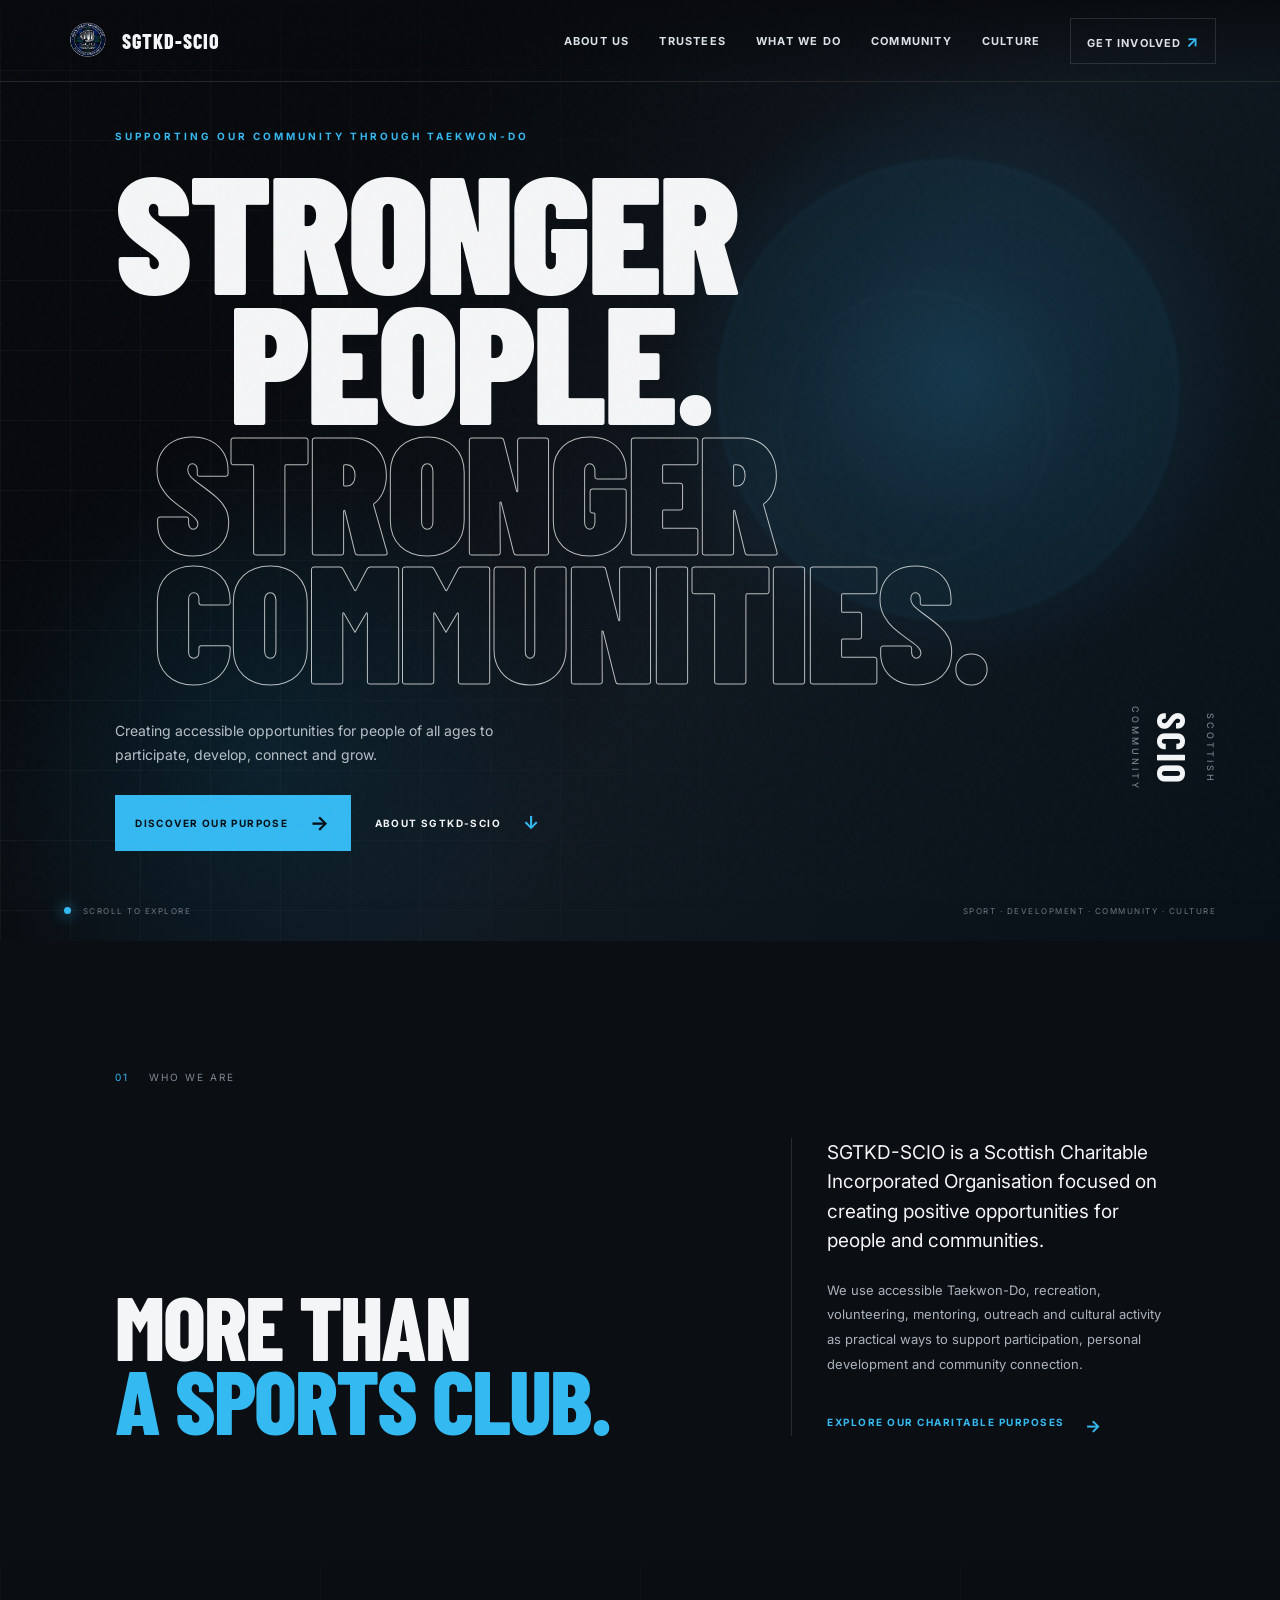
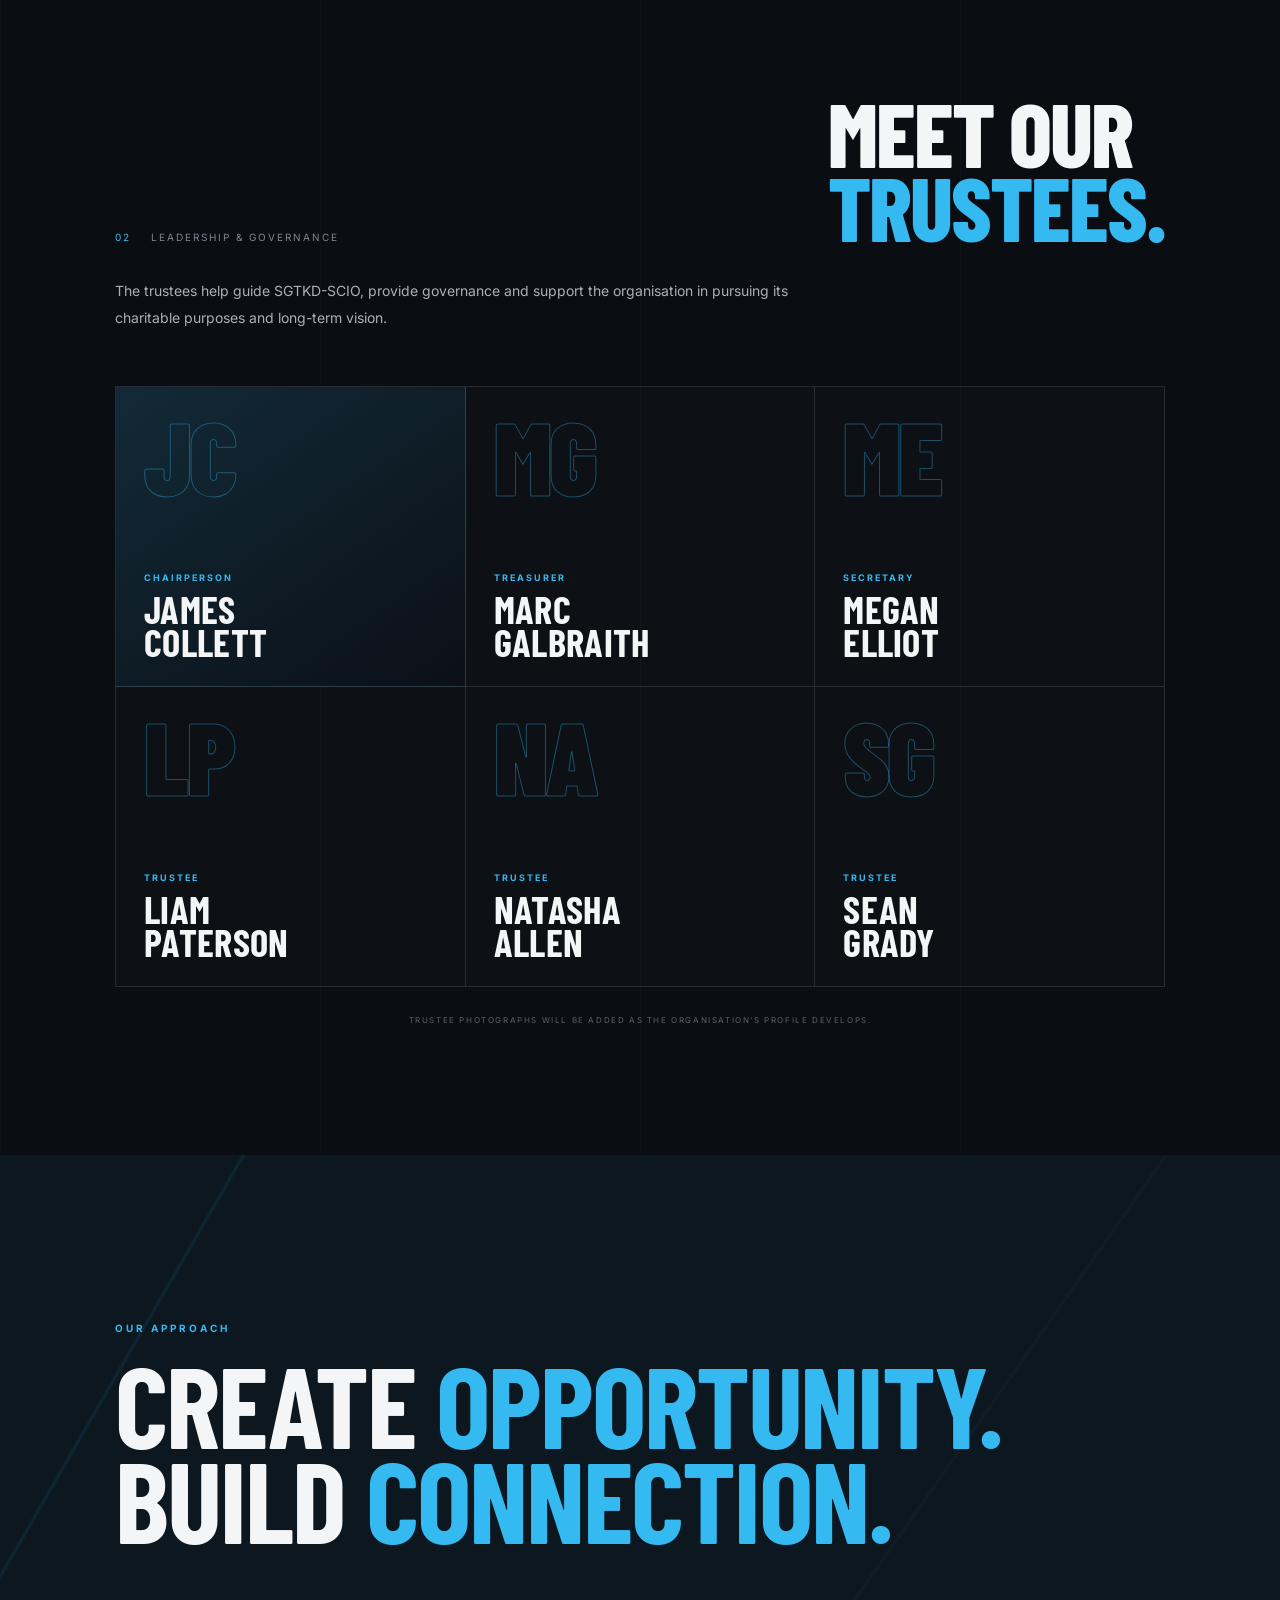
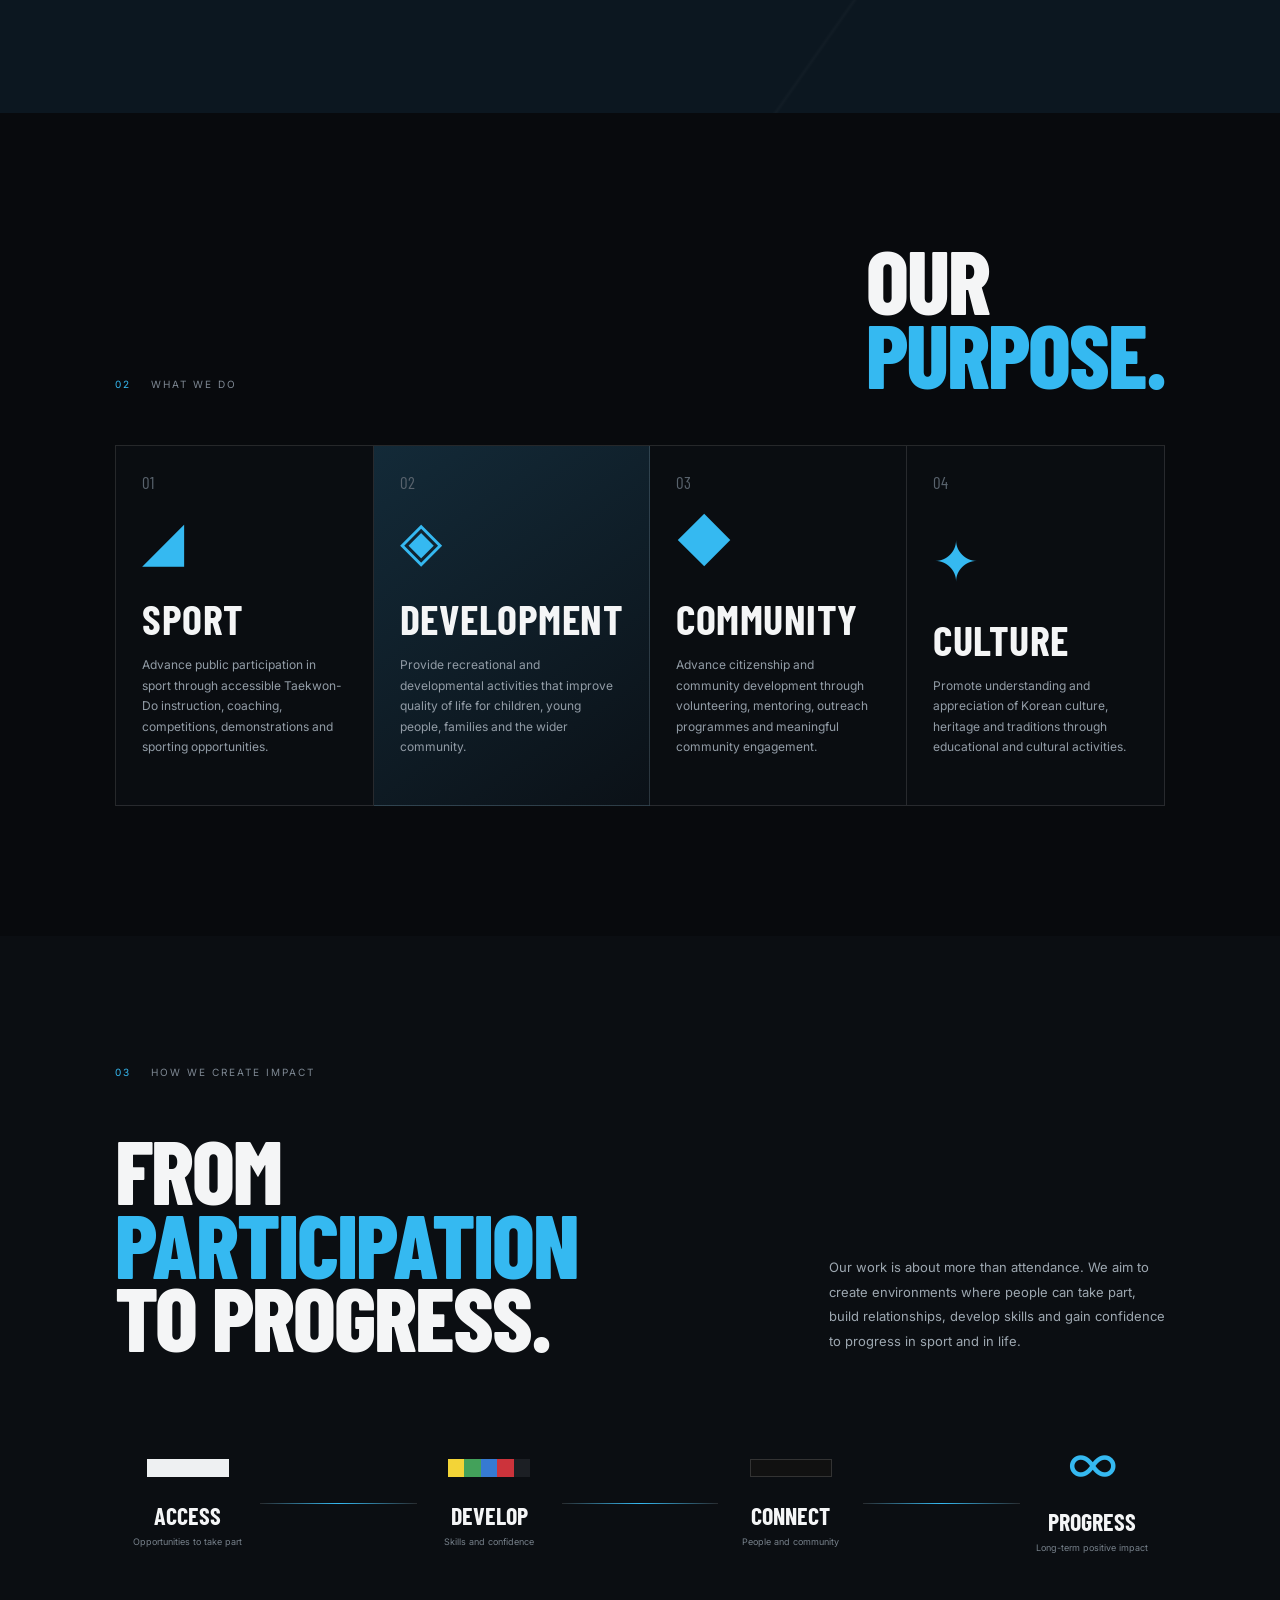
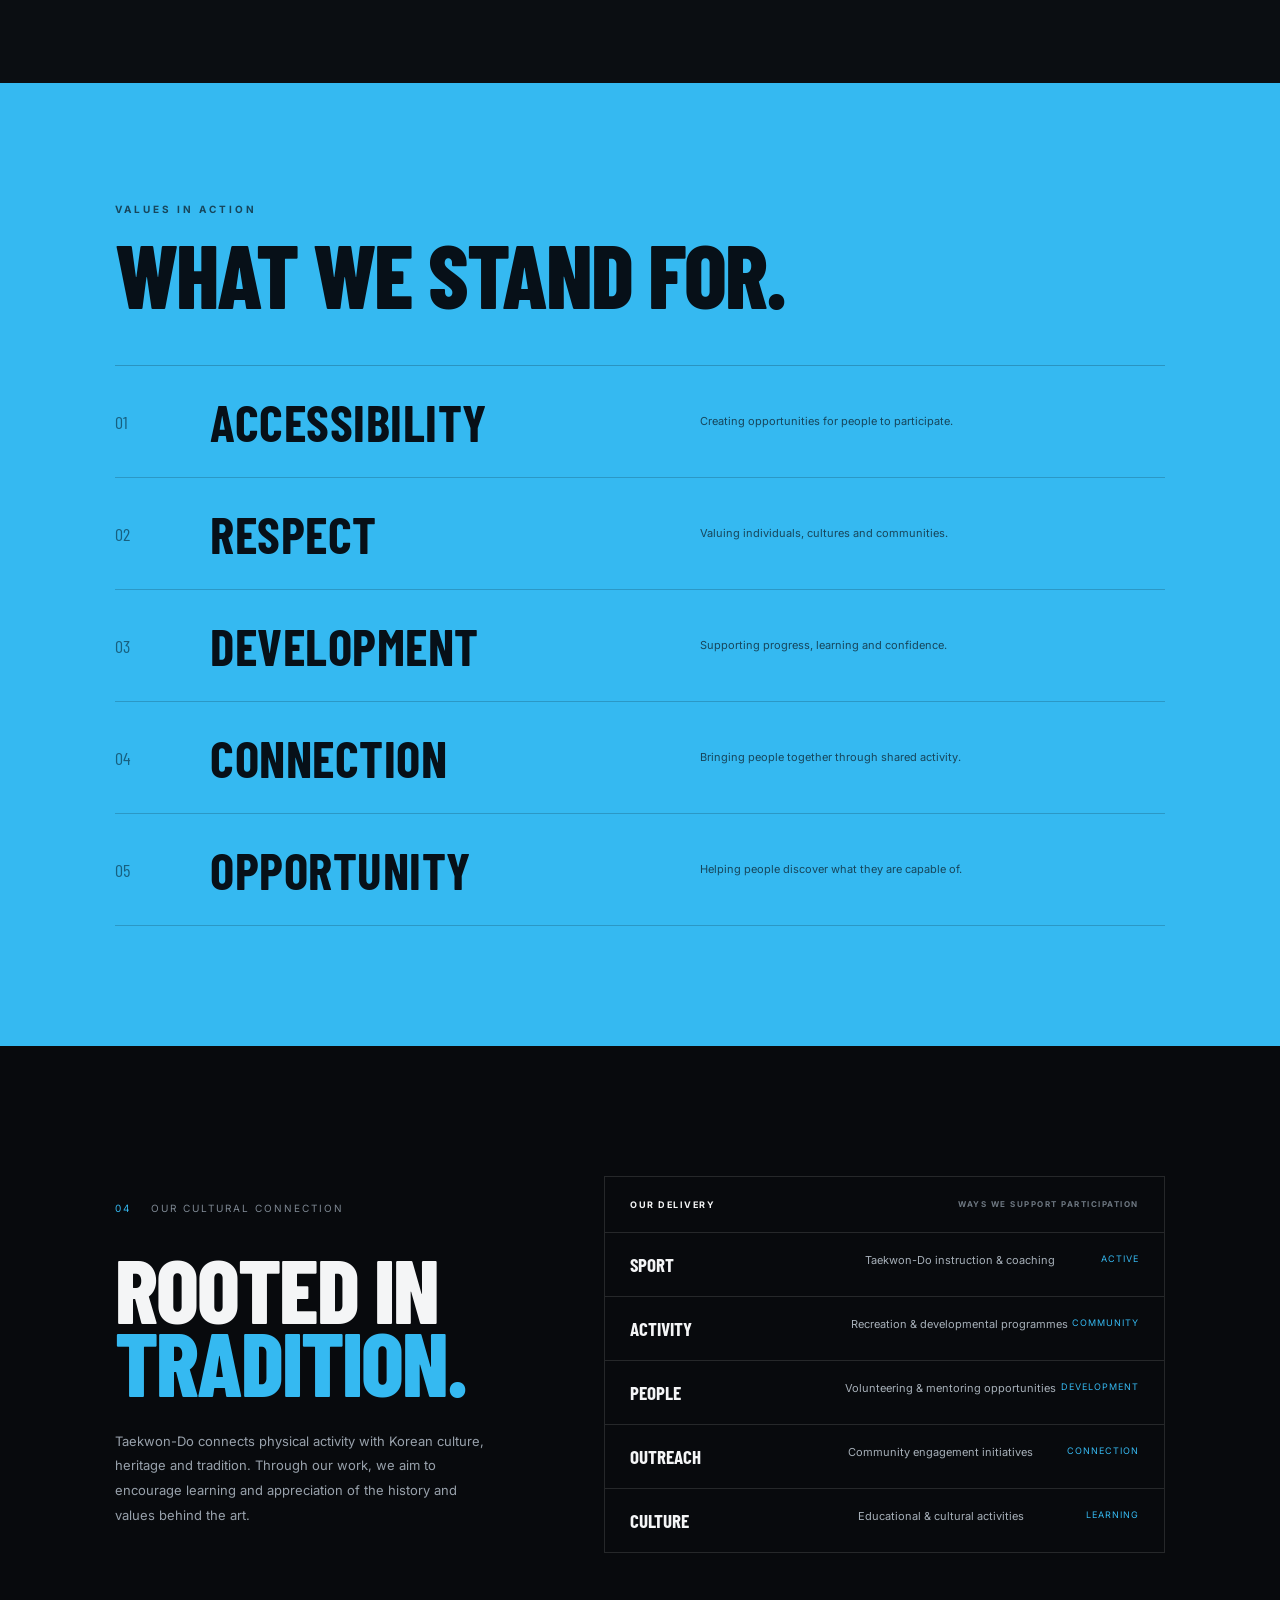
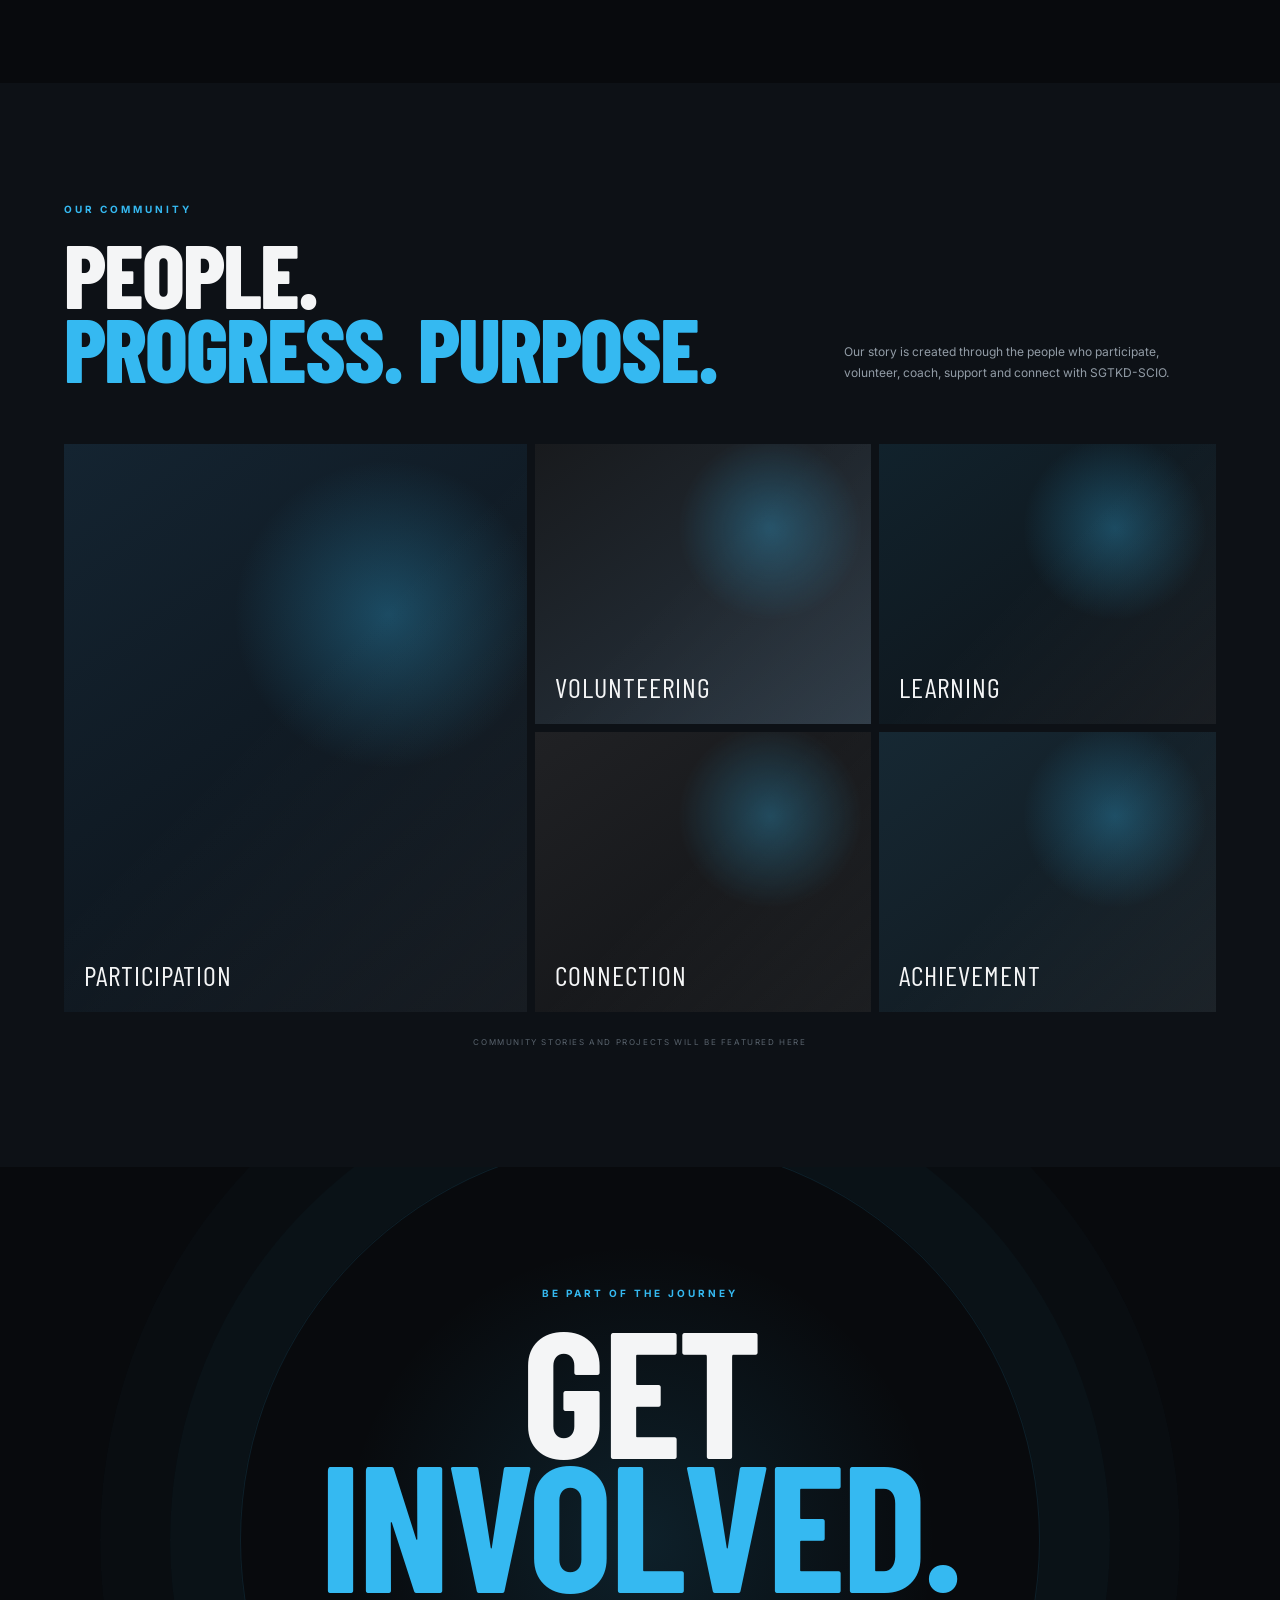
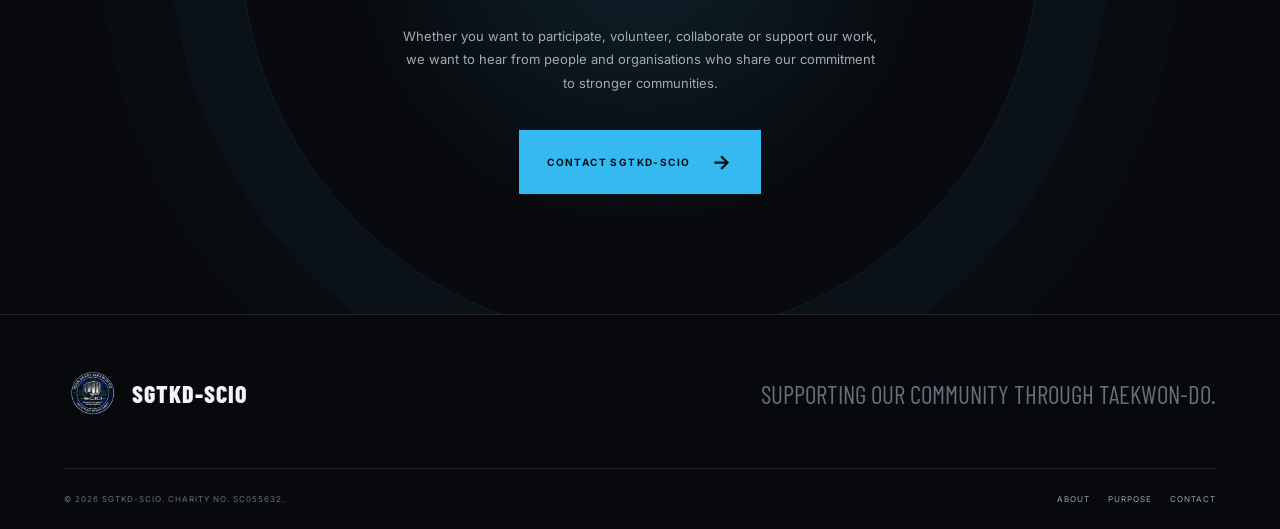
==== commit 39c40817: "Add files via upload" ====
--- a/index.html
+++ b/index.html
@@ -26,6 +26,7 @@
     </button>
     <nav class="site-nav">
       <a href="#about">About Us</a>
+      <a href="#trustees">Trustees</a>
       <a href="#purpose">What We Do</a>
       <a href="#community">Community</a>
       <a href="#culture">Culture</a>
@@ -76,6 +77,60 @@
       </div>
     </section>
 
+
+    <section class="trustees section" id="trustees">
+      <div class="section-heading trustees-heading">
+        <div class="section-label reveal"><span>02</span> LEADERSHIP & GOVERNANCE</div>
+        <h2 class="display reveal">MEET OUR<br><em>TRUSTEES.</em></h2>
+      </div>
+      <p class="trustees-intro reveal">The trustees help guide SGTKD-SCIO, provide governance and support the organisation in pursuing its charitable purposes and long-term vision.</p>
+      <div class="trustee-grid">
+        <article class="trustee-card chair reveal">
+          <div class="trustee-initials">JC</div>
+          <div class="trustee-details">
+            <span class="trustee-role">CHAIRPERSON</span>
+            <h3>JAMES<br>COLLETT</h3>
+          </div>
+        </article>
+        <article class="trustee-card reveal">
+          <div class="trustee-initials">MG</div>
+          <div class="trustee-details">
+            <span class="trustee-role">TREASURER</span>
+            <h3>MARC<br>GALBRAITH</h3>
+          </div>
+        </article>
+        <article class="trustee-card reveal">
+          <div class="trustee-initials">ME</div>
+          <div class="trustee-details">
+            <span class="trustee-role">SECRETARY</span>
+            <h3>MEGAN<br>ELLIOT</h3>
+          </div>
+        </article>
+        <article class="trustee-card reveal">
+          <div class="trustee-initials">LP</div>
+          <div class="trustee-details">
+            <span class="trustee-role">TRUSTEE</span>
+            <h3>LIAM<br>PATERSON</h3>
+          </div>
+        </article>
+        <article class="trustee-card reveal">
+          <div class="trustee-initials">NA</div>
+          <div class="trustee-details">
+            <span class="trustee-role">TRUSTEE</span>
+            <h3>NATASHA<br>ALLEN</h3>
+          </div>
+        </article>
+        <article class="trustee-card reveal">
+          <div class="trustee-initials">SG</div>
+          <div class="trustee-details">
+            <span class="trustee-role">TRUSTEE</span>
+            <h3>SEAN<br>GRADY</h3>
+          </div>
+        </article>
+      </div>
+      <p class="trustees-note reveal">TRUSTEE PHOTOGRAPHS WILL BE ADDED AS THE ORGANISATION'S PROFILE DEVELOPS.</p>
+    </section>
+
     <section class="statement">
       <div class="statement-bg"></div>
       <p class="eyebrow reveal">OUR APPROACH</p>
--- a/styles.css
+++ b/styles.css
@@ -18,3 +18,13 @@
 .reveal{opacity:0;transform:translateY(18px);transition:opacity .7s ease,transform .7s ease}.reveal.visible{opacity:1;transform:none}
 @media(max-width:900px){.site-nav{position:absolute;top:82px;left:0;right:0;background:#0b0e12;padding:25px 5vw;display:none;flex-direction:column;align-items:flex-start;border-bottom:1px solid var(--line)}.site-nav.open{display:flex}.menu-toggle{display:flex;flex-direction:column;gap:6px;background:none;border:0}.menu-toggle span{display:block;width:25px;height:1px;background:white}.hero-side{display:none}.hero-bottom p{display:none}.hero h1 span:nth-child(2),.hero h1 .outline{margin-left:0}.intro-layout,.journey-head,.training,.gallery-head{grid-template-columns:1fr;gap:35px}.class-grid{grid-template-columns:repeat(2,1fr)}.belt-path{overflow-x:auto;padding-bottom:20px}.path-line{min-width:50px}.belt-step{flex-basis:130px}.tenet{grid-template-columns:45px 1fr}.tenet i{grid-column:2}.gallery-grid{grid-template-columns:1fr 1fr;grid-template-rows:220px 220px 220px}.g1{grid-row:span 1;grid-column:span 2}.schedule-row{grid-template-columns:1fr 1fr}.schedule-row em{grid-column:1/-1;margin-top:8px}.footer-bottom{flex-wrap:wrap;gap:20px}.footer-top{flex-direction:column;align-items:flex-start;gap:20px}}
 @media(max-width:560px){.site-header{padding:0 20px}.section{padding:90px 6vw}.hero{padding:120px 7vw 70px}.hero h1{font-size:22vw;letter-spacing:-2px}.hero-copy{font-size:12px}.hero-actions{flex-direction:column;align-items:flex-start;gap:10px}.display{font-size:17vw}.class-grid{grid-template-columns:1fr}.class-card{min-height:290px}.tenets{padding:90px 6vw}.tenet strong{font-size:34px}.gallery{padding:90px 6vw}.gallery-grid{grid-template-columns:1fr;grid-template-rows:repeat(5,180px)}.g1{grid-column:auto}.cta h2{font-size:24vw}.footer-top,.footer-bottom{padding-left:2vw;padding-right:2vw}.footer-bottom div{width:100%;order:3}}
+
+/* SGTKD-SCIO identity update */
+.brand-logo{gap:10px}.brand-logo img{width:48px;height:48px;object-fit:contain;border-radius:50%;flex:none}.brand-name{font-family:var(--font-display);font-size:20px;font-weight:800;letter-spacing:1px;color:var(--white)}.footer-brand.brand-logo img{width:58px;height:58px}.footer-brand .brand-name{font-size:24px}
+@media(max-width:560px){.brand-logo img{width:42px;height:42px}.brand-name{font-size:17px}.footer-brand.brand-logo img{width:48px;height:48px}}
+
+
+/* Trustees */
+.trustees{background:#0a0d11;position:relative}.trustees:before{content:"";position:absolute;inset:0;background:linear-gradient(90deg,rgba(53,185,241,.035) 1px,transparent 1px);background-size:25% 100%;pointer-events:none}.trustees-heading{position:relative}.trustees-heading .section-label{margin-bottom:0}.trustees-intro{position:relative;max-width:680px;color:#a8b1ba;font-size:14px;line-height:1.9;margin:-20px 0 55px}.trustee-grid{position:relative;display:grid;grid-template-columns:repeat(3,1fr);border-top:1px solid var(--line);border-left:1px solid var(--line)}.trustee-card{min-height:300px;padding:28px;border-right:1px solid var(--line);border-bottom:1px solid var(--line);display:flex;flex-direction:column;justify-content:space-between;background:rgba(255,255,255,.012);transition:transform .35s ease,background .35s ease}.trustee-card:hover{transform:translateY(-5px);background:#111a22}.trustee-card.chair{background:linear-gradient(145deg,#122a38,#0b1016)}.trustee-initials{font-family:var(--font-display);font-size:clamp(70px,8vw,120px);font-weight:900;line-height:.8;letter-spacing:-3px;color:transparent;-webkit-text-stroke:1px rgba(53,185,241,.38);transition:.35s}.trustee-card:hover .trustee-initials{color:rgba(53,185,241,.1);-webkit-text-stroke:1px var(--blue)}.trustee-role{display:block;color:var(--blue);font-size:9px;font-weight:700;letter-spacing:2px;margin-bottom:10px}.trustee-details h3{font-family:var(--font-display);font-size:clamp(28px,3vw,42px);line-height:.85;letter-spacing:.3px}.trustees-note{position:relative;text-align:center;color:#59636d;font-size:8px;letter-spacing:1.6px;margin-top:28px}
+@media(max-width:900px){.trustee-grid{grid-template-columns:repeat(2,1fr)}}
+@media(max-width:560px){.trustee-grid{grid-template-columns:1fr}.trustee-card{min-height:240px}.trustees-intro{margin-top:0}.trustee-initials{font-size:90px}}
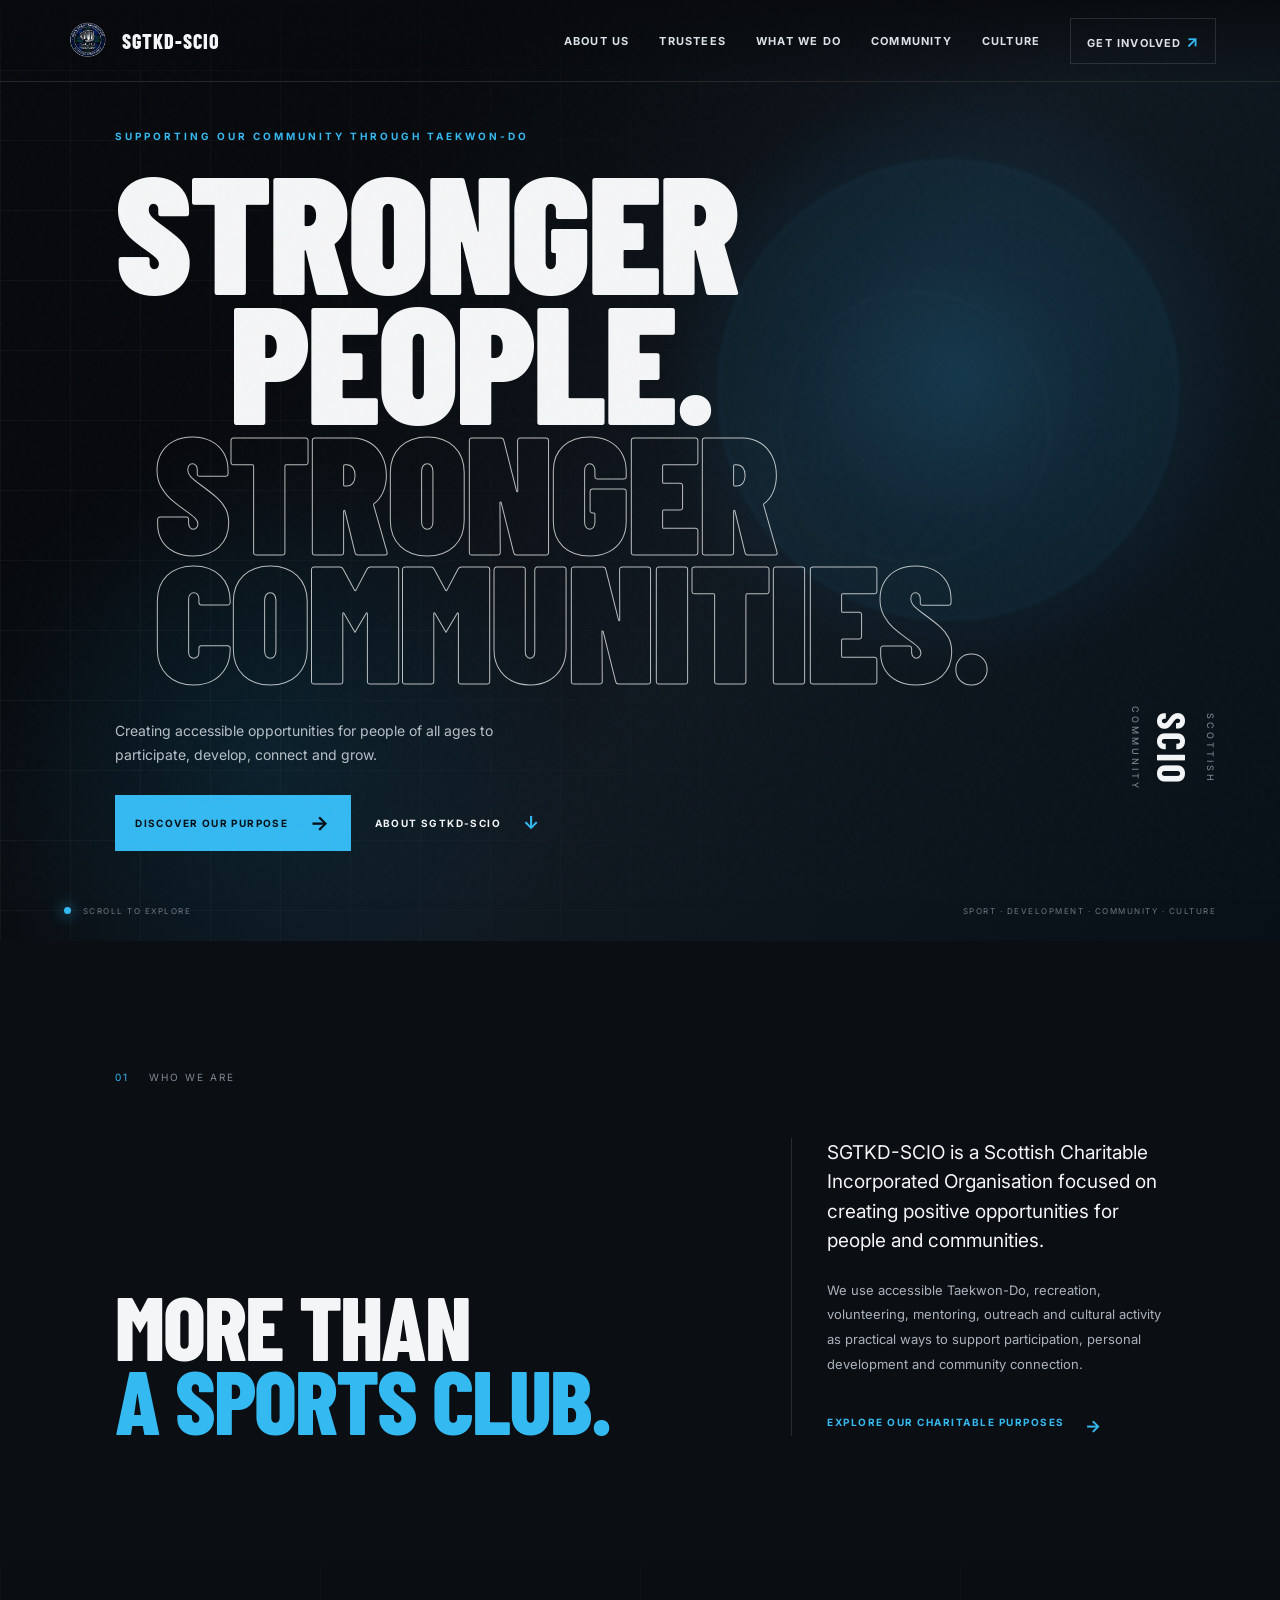
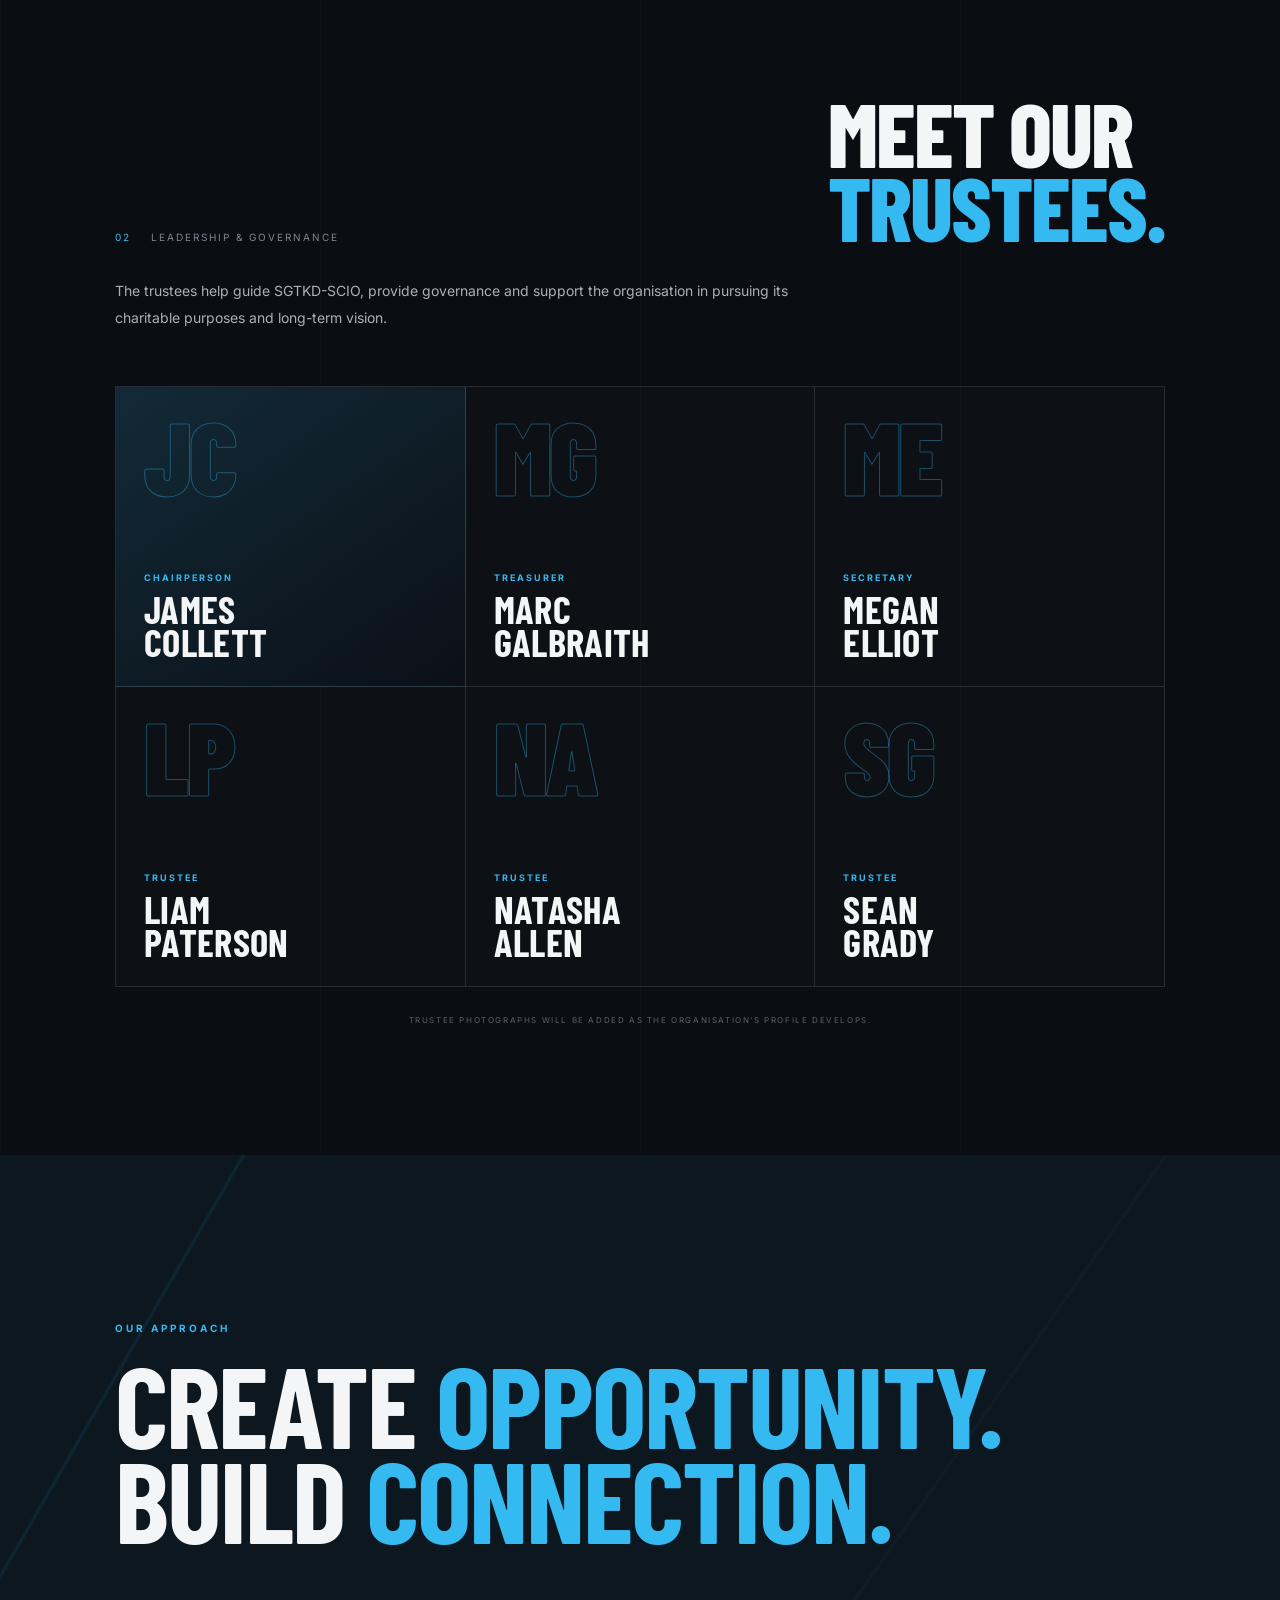
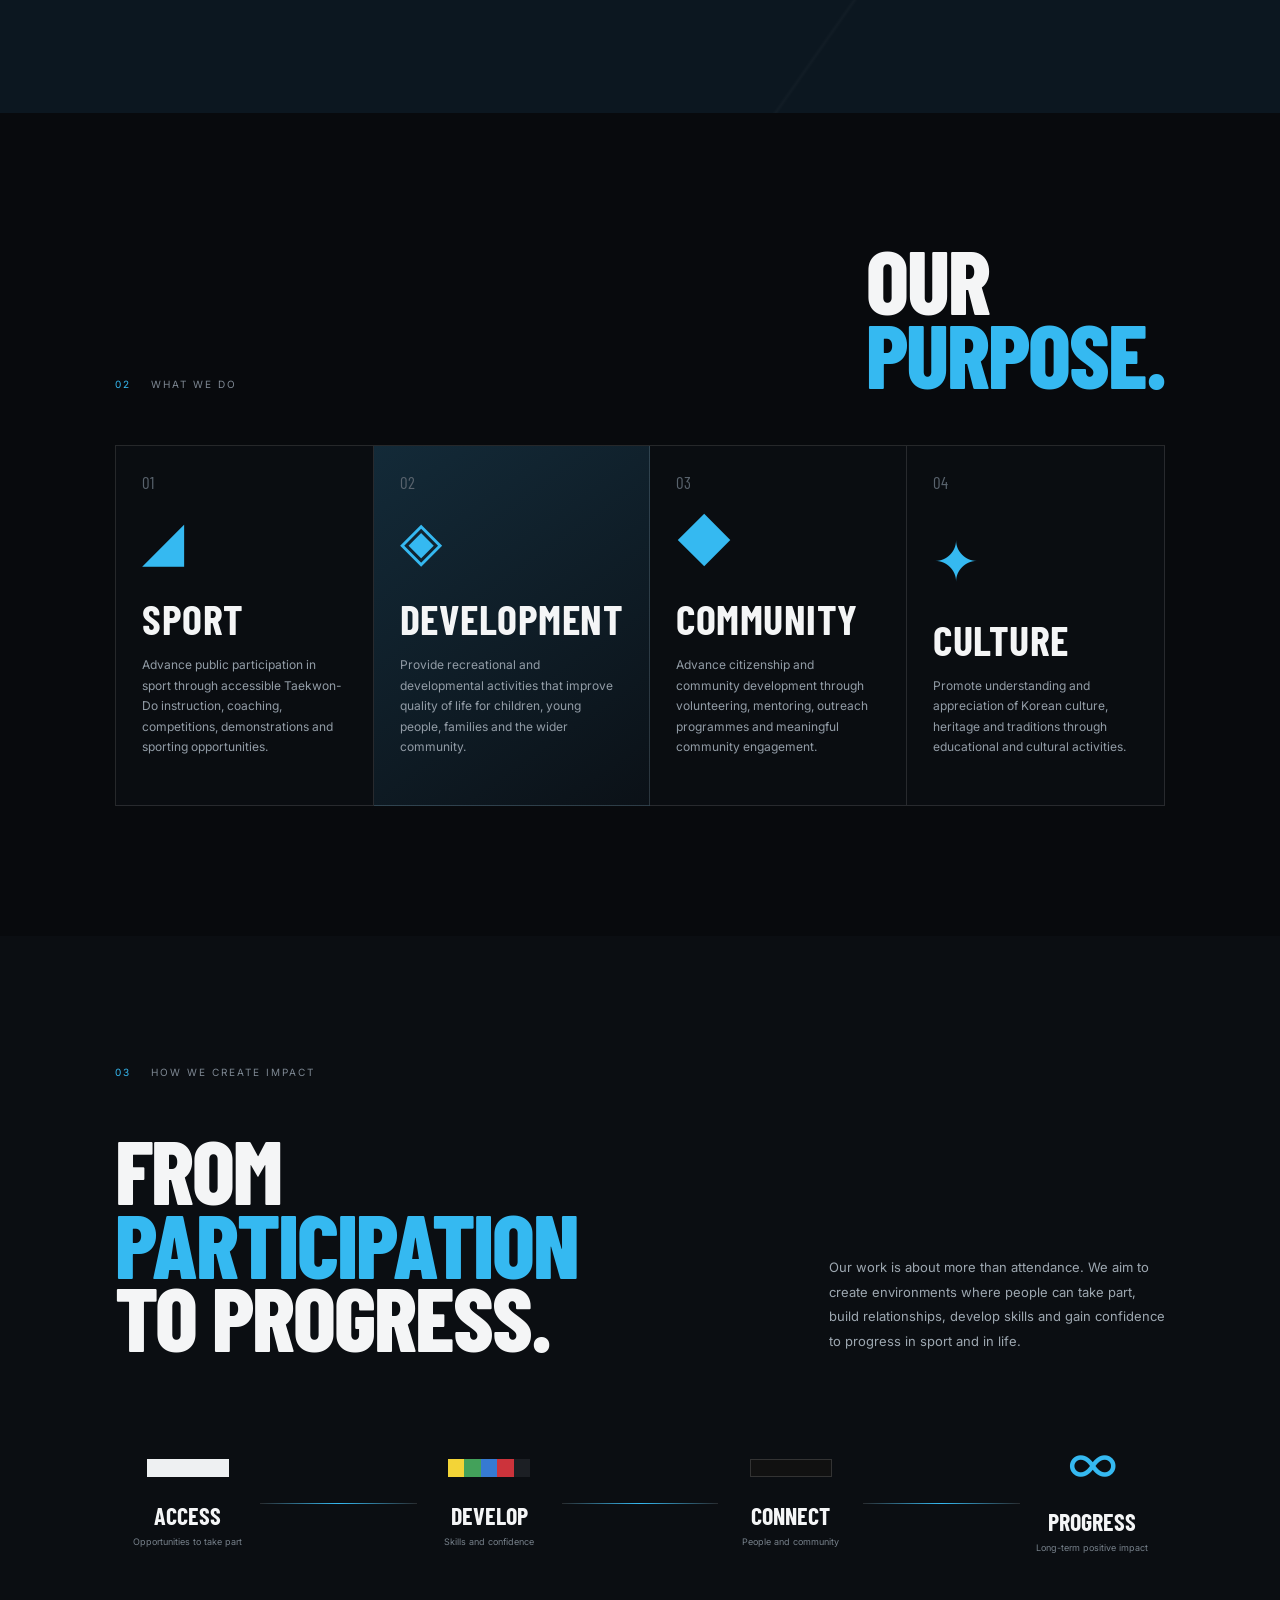
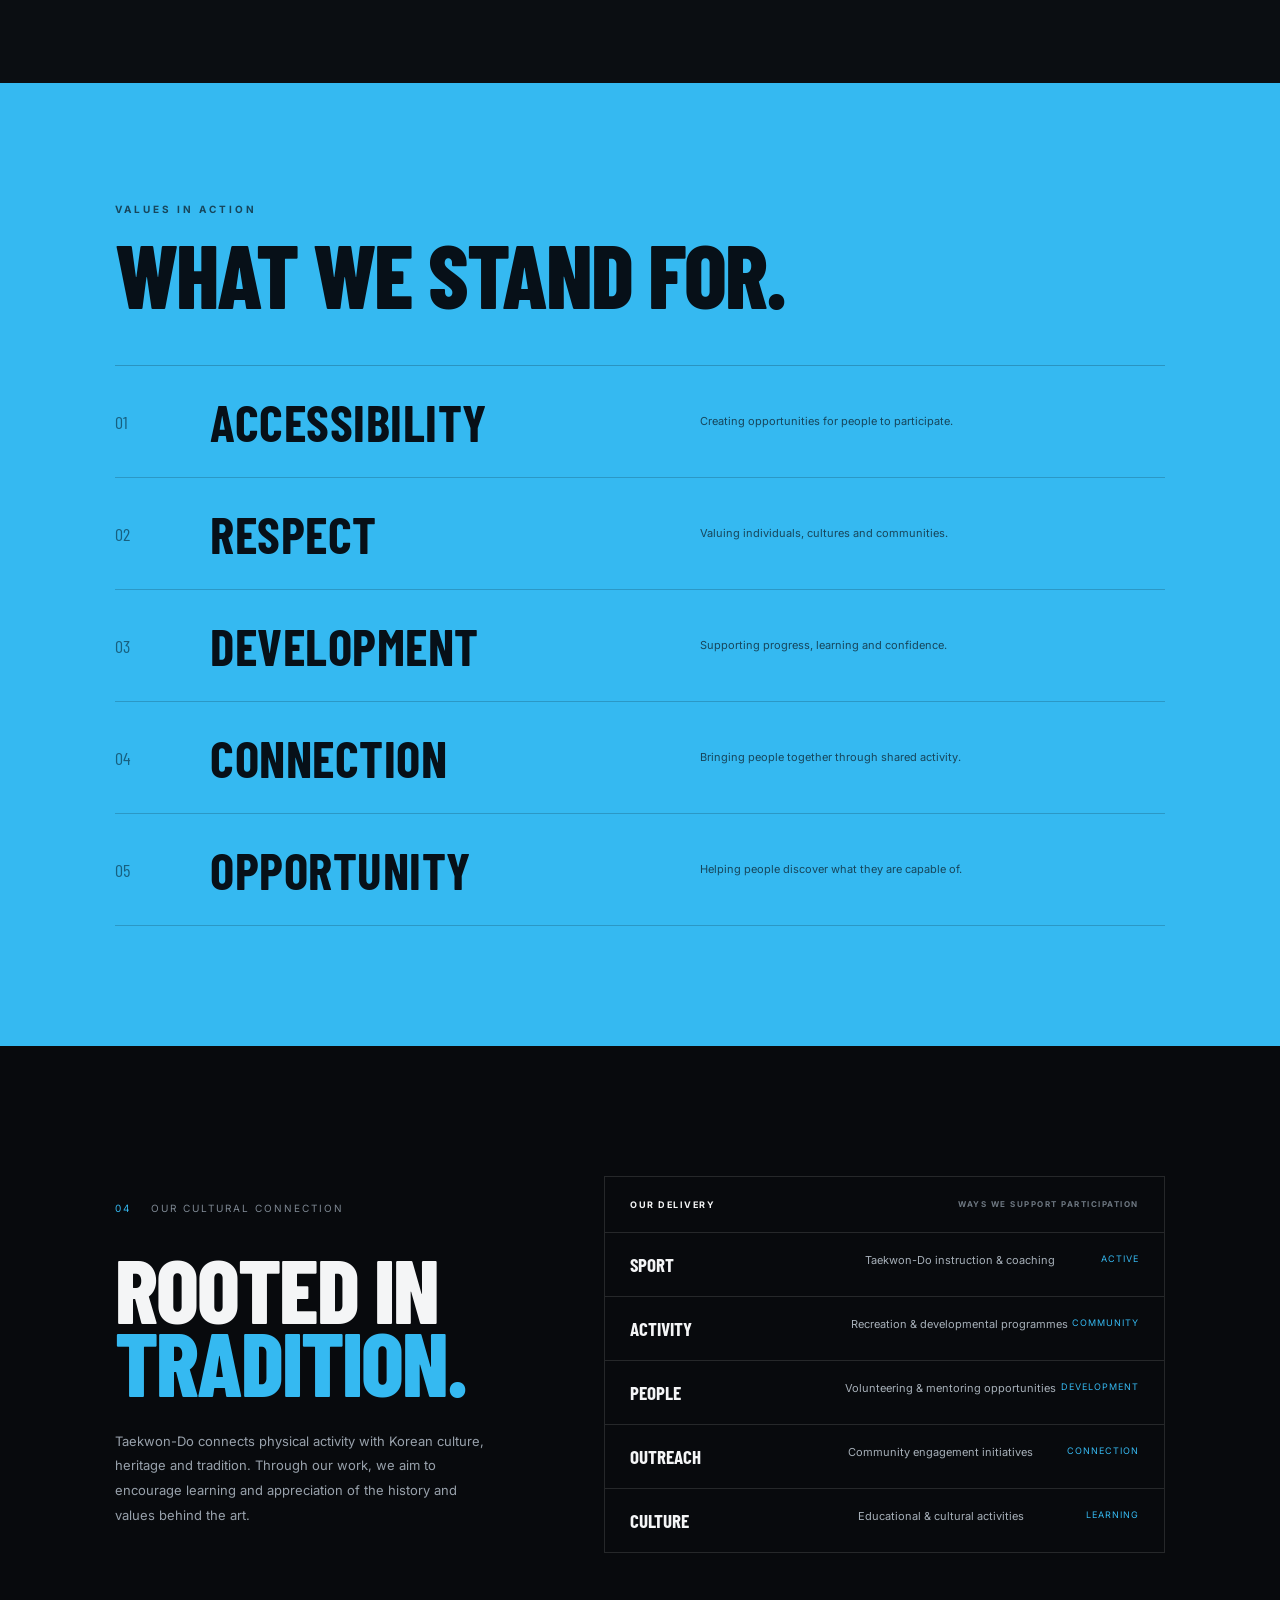
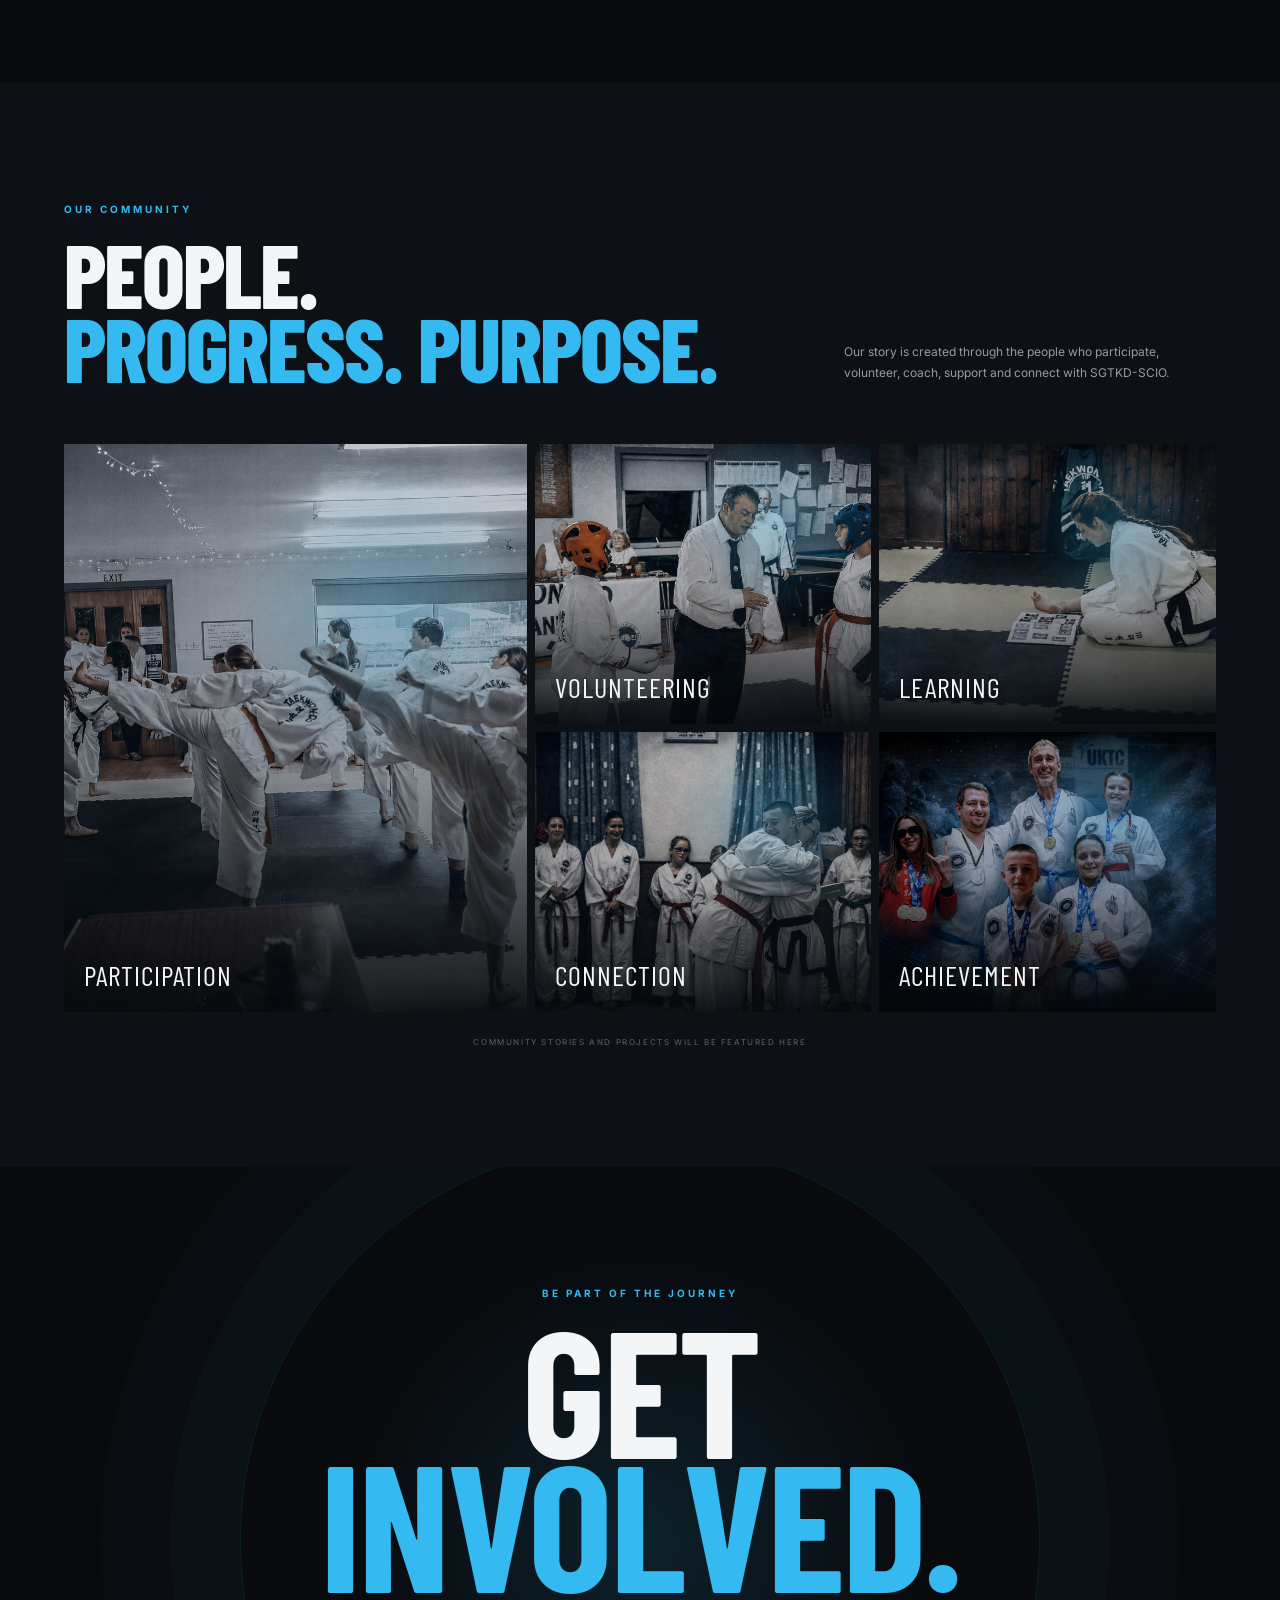
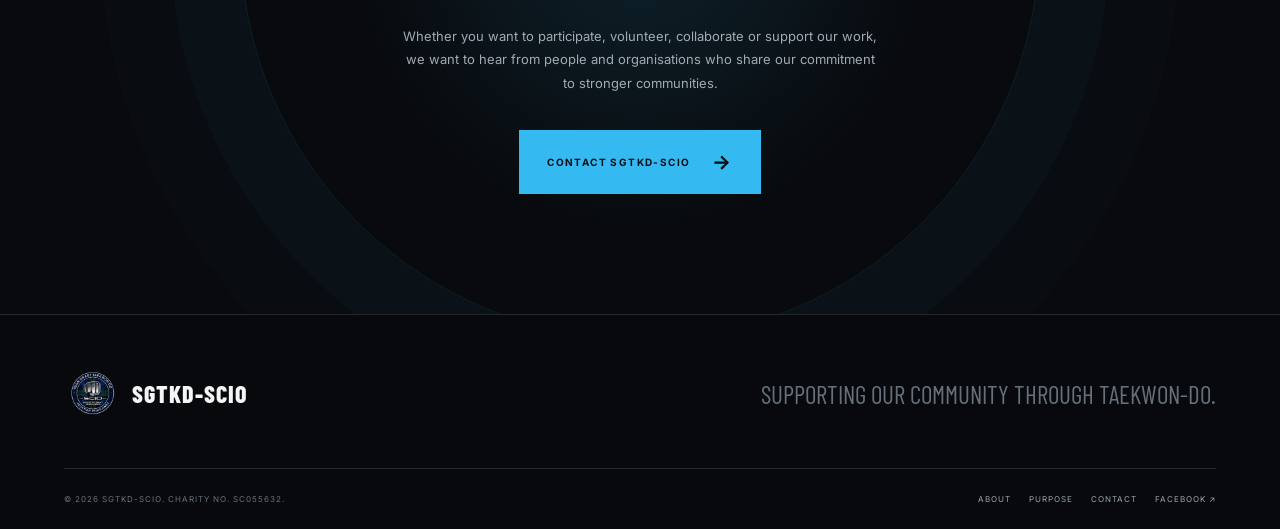
==== commit 6f1e94c0: "Update index.html" ====
--- a/index.html
+++ b/index.html
@@ -250,10 +250,15 @@
       <a class="brand footer-brand brand-logo" href="#top"><img src="sgtkd-scio-logo.png" alt="SGTKD-SCIO logo" /><span class="brand-name">SGTKD-SCIO</span></a>
       <p>SUPPORTING OUR COMMUNITY THROUGH TAEKWON-DO.</p>
     </div>
-    <div class="footer-bottom">
-      <span>© 2026 SGTKD-SCIO. CHARITY NO. SC055632.</span>
-      <div><a href="#about">ABOUT</a><a href="#purpose">PURPOSE</a><a href="#involved">CONTACT</a></div>
-    </div>
+ <div class="footer-bottom">
+  <span>© 2026 SGTKD-SCIO. CHARITY NO. SC055632.</span>
+  <div>
+    <a href="#about">ABOUT</a>
+    <a href="#purpose">PURPOSE</a>
+    <a href="#involved">CONTACT</a>
+    <a href="https://www.facebook.com/sgtkdscio" target="_blank" rel="noopener noreferrer">FACEBOOK ↗</a>
+  </div>
+</div>
   </footer>
 
   <script src="script.js"></script>
--- a/styles.css
+++ b/styles.css
@@ -28,3 +28,44 @@
 .trustees{background:#0a0d11;position:relative}.trustees:before{content:"";position:absolute;inset:0;background:linear-gradient(90deg,rgba(53,185,241,.035) 1px,transparent 1px);background-size:25% 100%;pointer-events:none}.trustees-heading{position:relative}.trustees-heading .section-label{margin-bottom:0}.trustees-intro{position:relative;max-width:680px;color:#a8b1ba;font-size:14px;line-height:1.9;margin:-20px 0 55px}.trustee-grid{position:relative;display:grid;grid-template-columns:repeat(3,1fr);border-top:1px solid var(--line);border-left:1px solid var(--line)}.trustee-card{min-height:300px;padding:28px;border-right:1px solid var(--line);border-bottom:1px solid var(--line);display:flex;flex-direction:column;justify-content:space-between;background:rgba(255,255,255,.012);transition:transform .35s ease,background .35s ease}.trustee-card:hover{transform:translateY(-5px);background:#111a22}.trustee-card.chair{background:linear-gradient(145deg,#122a38,#0b1016)}.trustee-initials{font-family:var(--font-display);font-size:clamp(70px,8vw,120px);font-weight:900;line-height:.8;letter-spacing:-3px;color:transparent;-webkit-text-stroke:1px rgba(53,185,241,.38);transition:.35s}.trustee-card:hover .trustee-initials{color:rgba(53,185,241,.1);-webkit-text-stroke:1px var(--blue)}.trustee-role{display:block;color:var(--blue);font-size:9px;font-weight:700;letter-spacing:2px;margin-bottom:10px}.trustee-details h3{font-family:var(--font-display);font-size:clamp(28px,3vw,42px);line-height:.85;letter-spacing:.3px}.trustees-note{position:relative;text-align:center;color:#59636d;font-size:8px;letter-spacing:1.6px;margin-top:28px}
 @media(max-width:900px){.trustee-grid{grid-template-columns:repeat(2,1fr)}}
 @media(max-width:560px){.trustee-grid{grid-template-columns:1fr}.trustee-card{min-height:240px}.trustees-intro{margin-top:0}.trustee-initials{font-size:90px}}
+
+/* Community gallery images */
+
+.gallery-item {
+  background-size: cover;
+  background-position: center;
+  background-repeat: no-repeat;
+}
+
+.gallery-item::after {
+  content: "";
+  position: absolute;
+  inset: 0;
+  background: linear-gradient(
+    to top,
+    rgba(4, 8, 12, 0.88) 0%,
+    rgba(4, 8, 12, 0.25) 45%,
+    rgba(4, 8, 12, 0.05) 100%
+  );
+  z-index: -1;
+}
+
+.g1 {
+  background-image: url("participation.png");
+}
+
+.g2 {
+  background-image: url("volunteering.png");
+}
+
+.g3 {
+  background-image: url("learning.png");
+}
+
+.g4 {
+  background-image: url("connection.png");
+}
+
+.g5 {
+  background-image: url("achievement.png");
+}
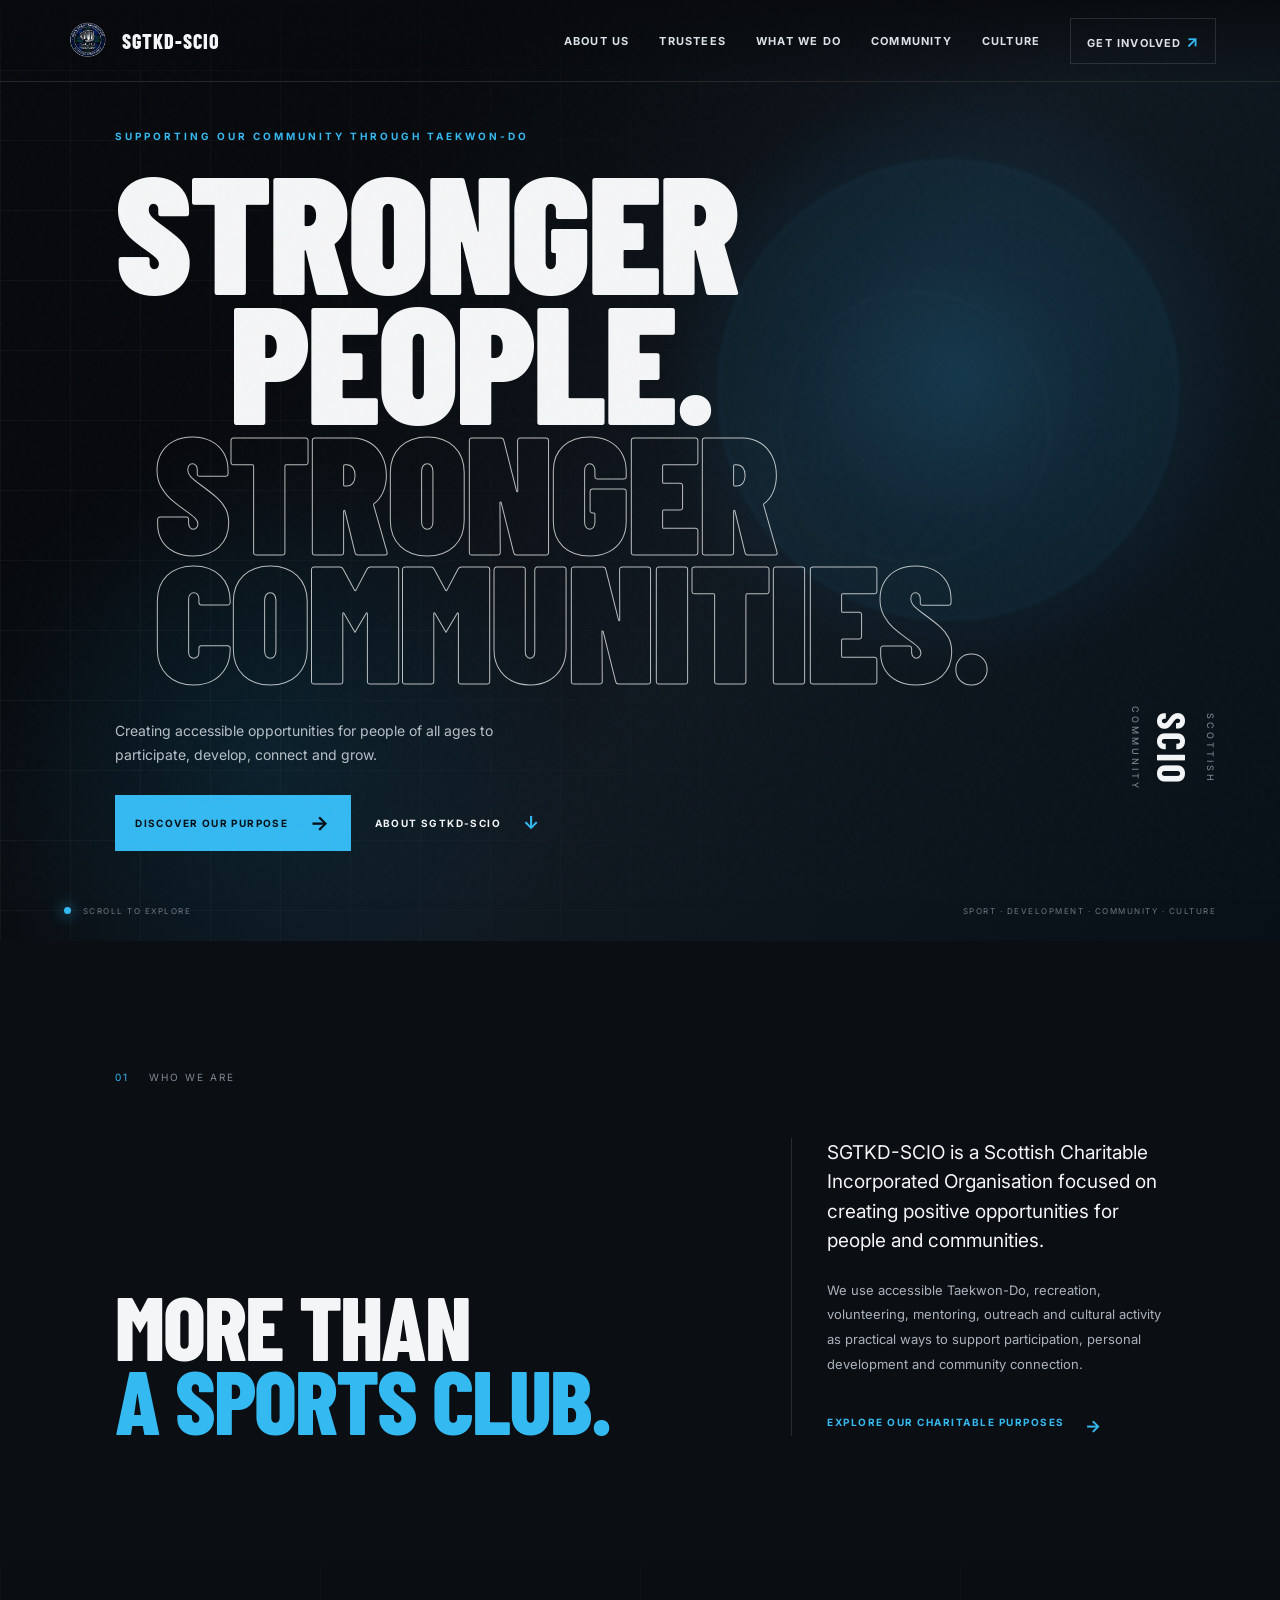
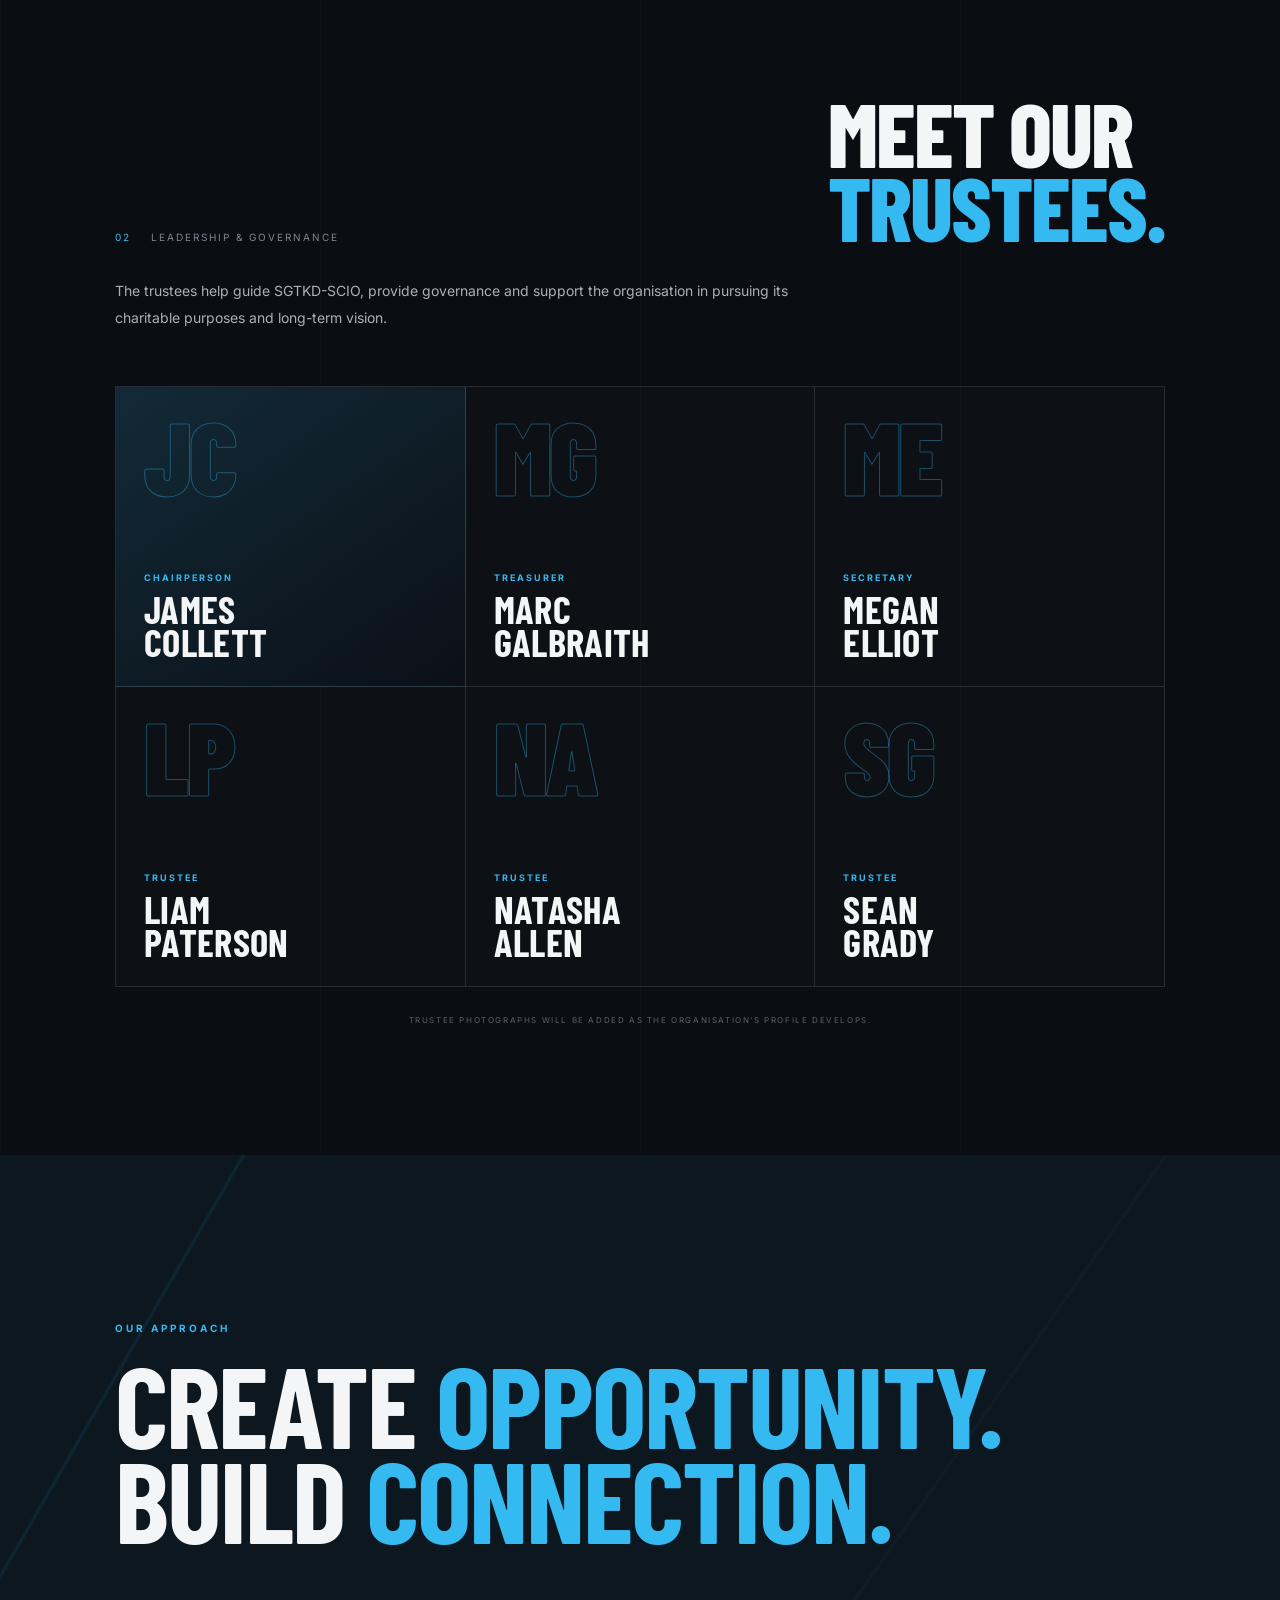
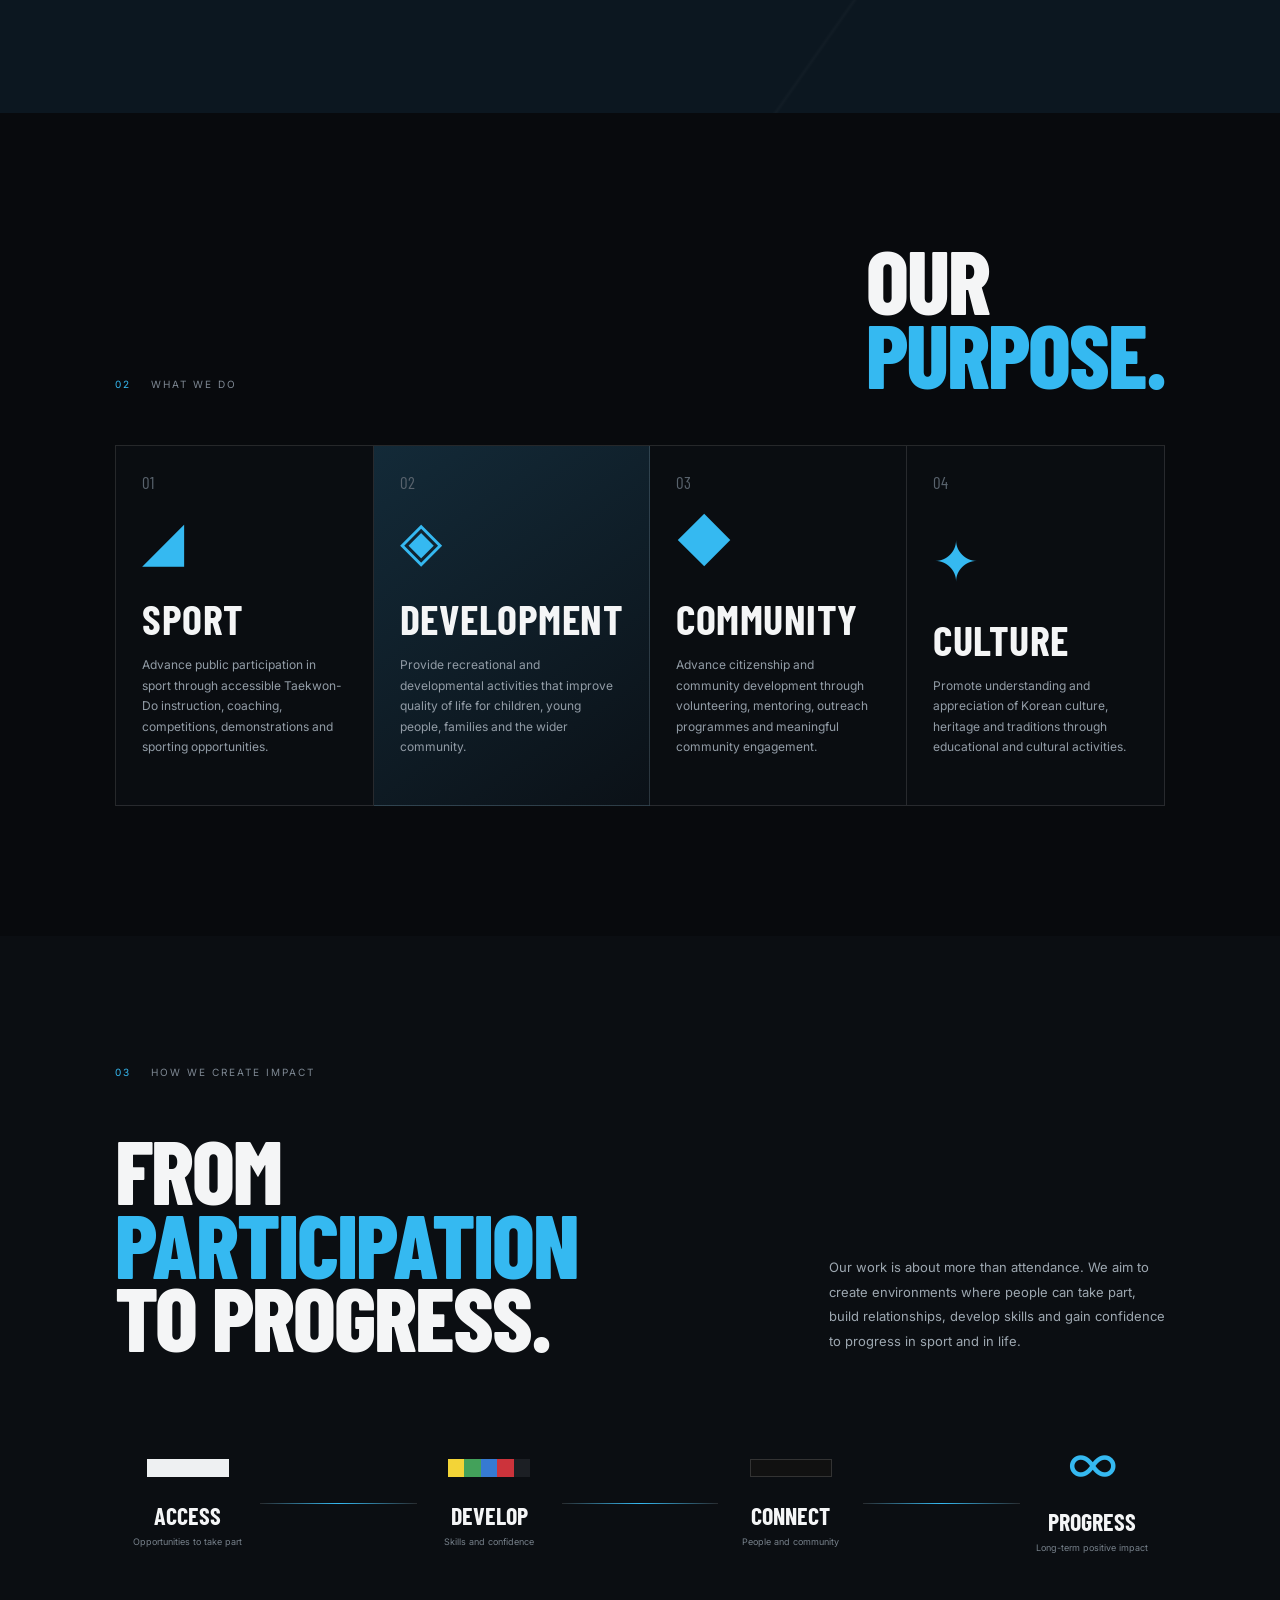
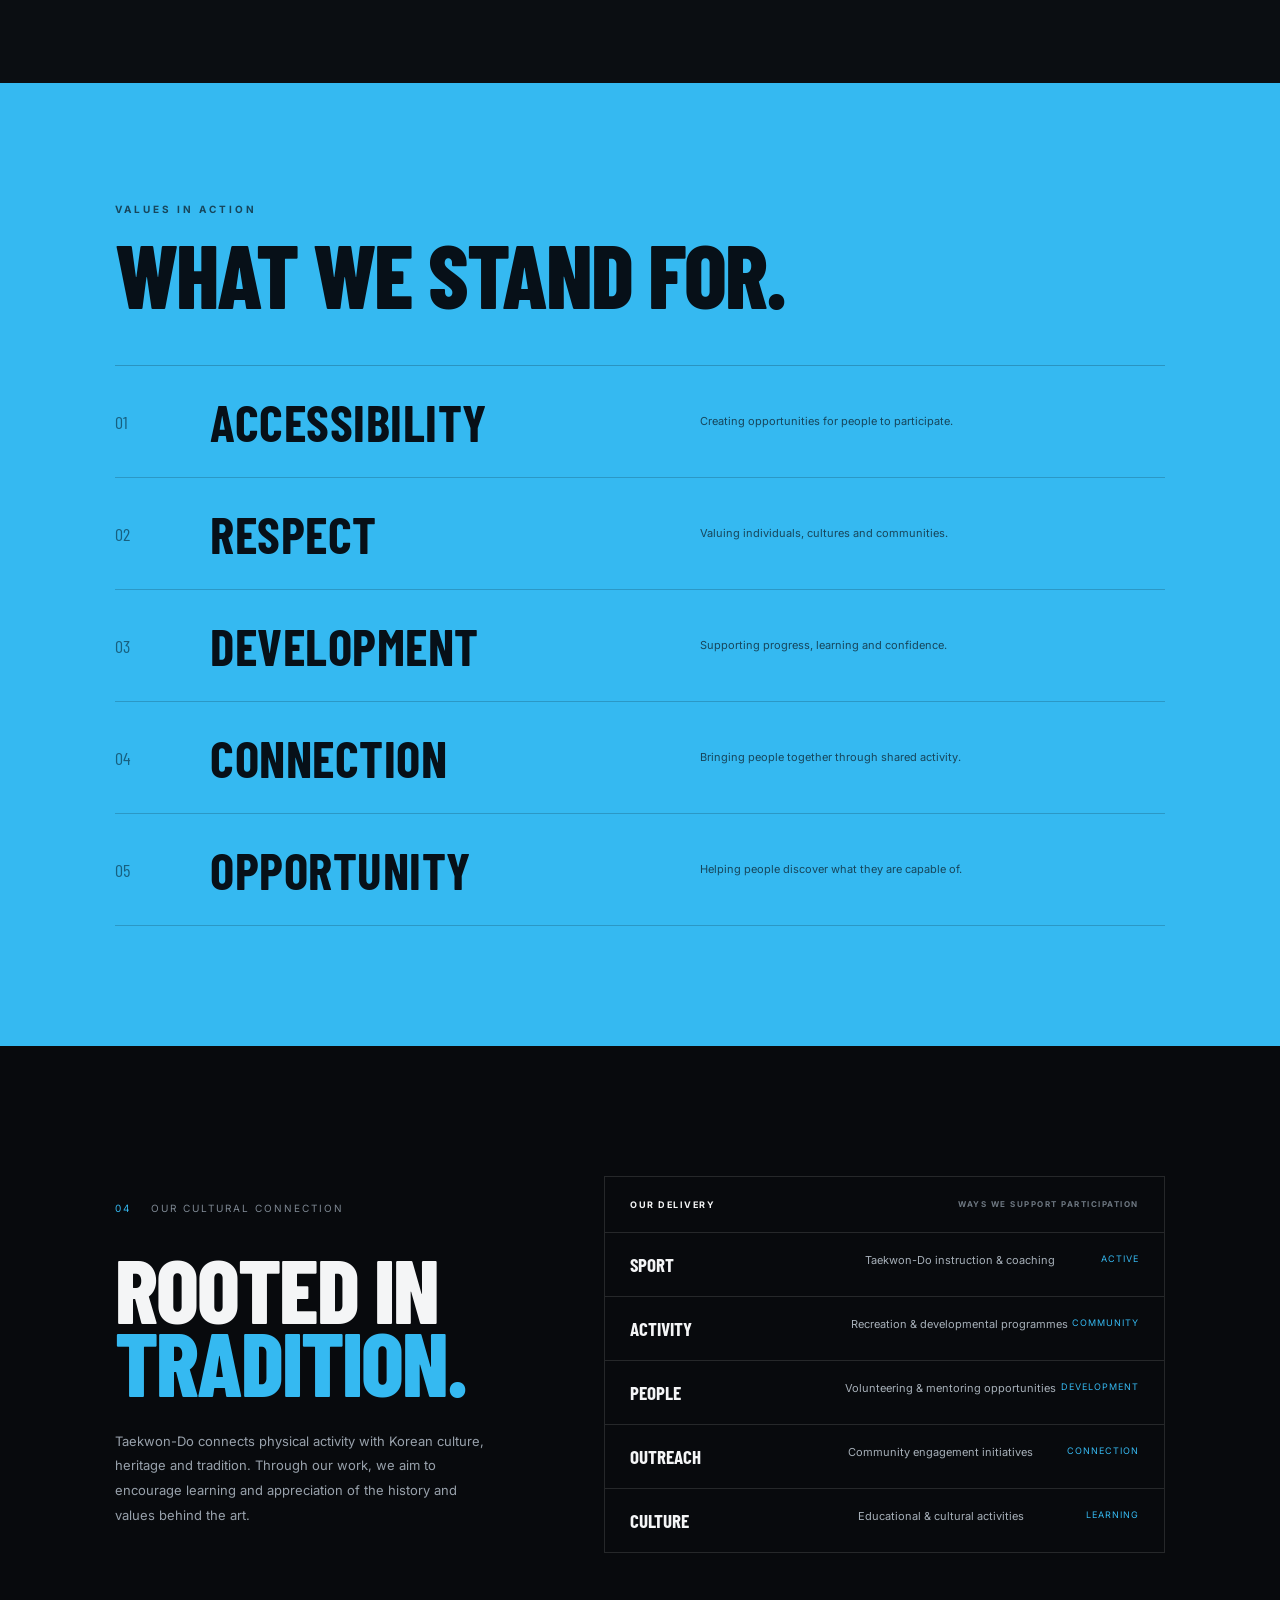
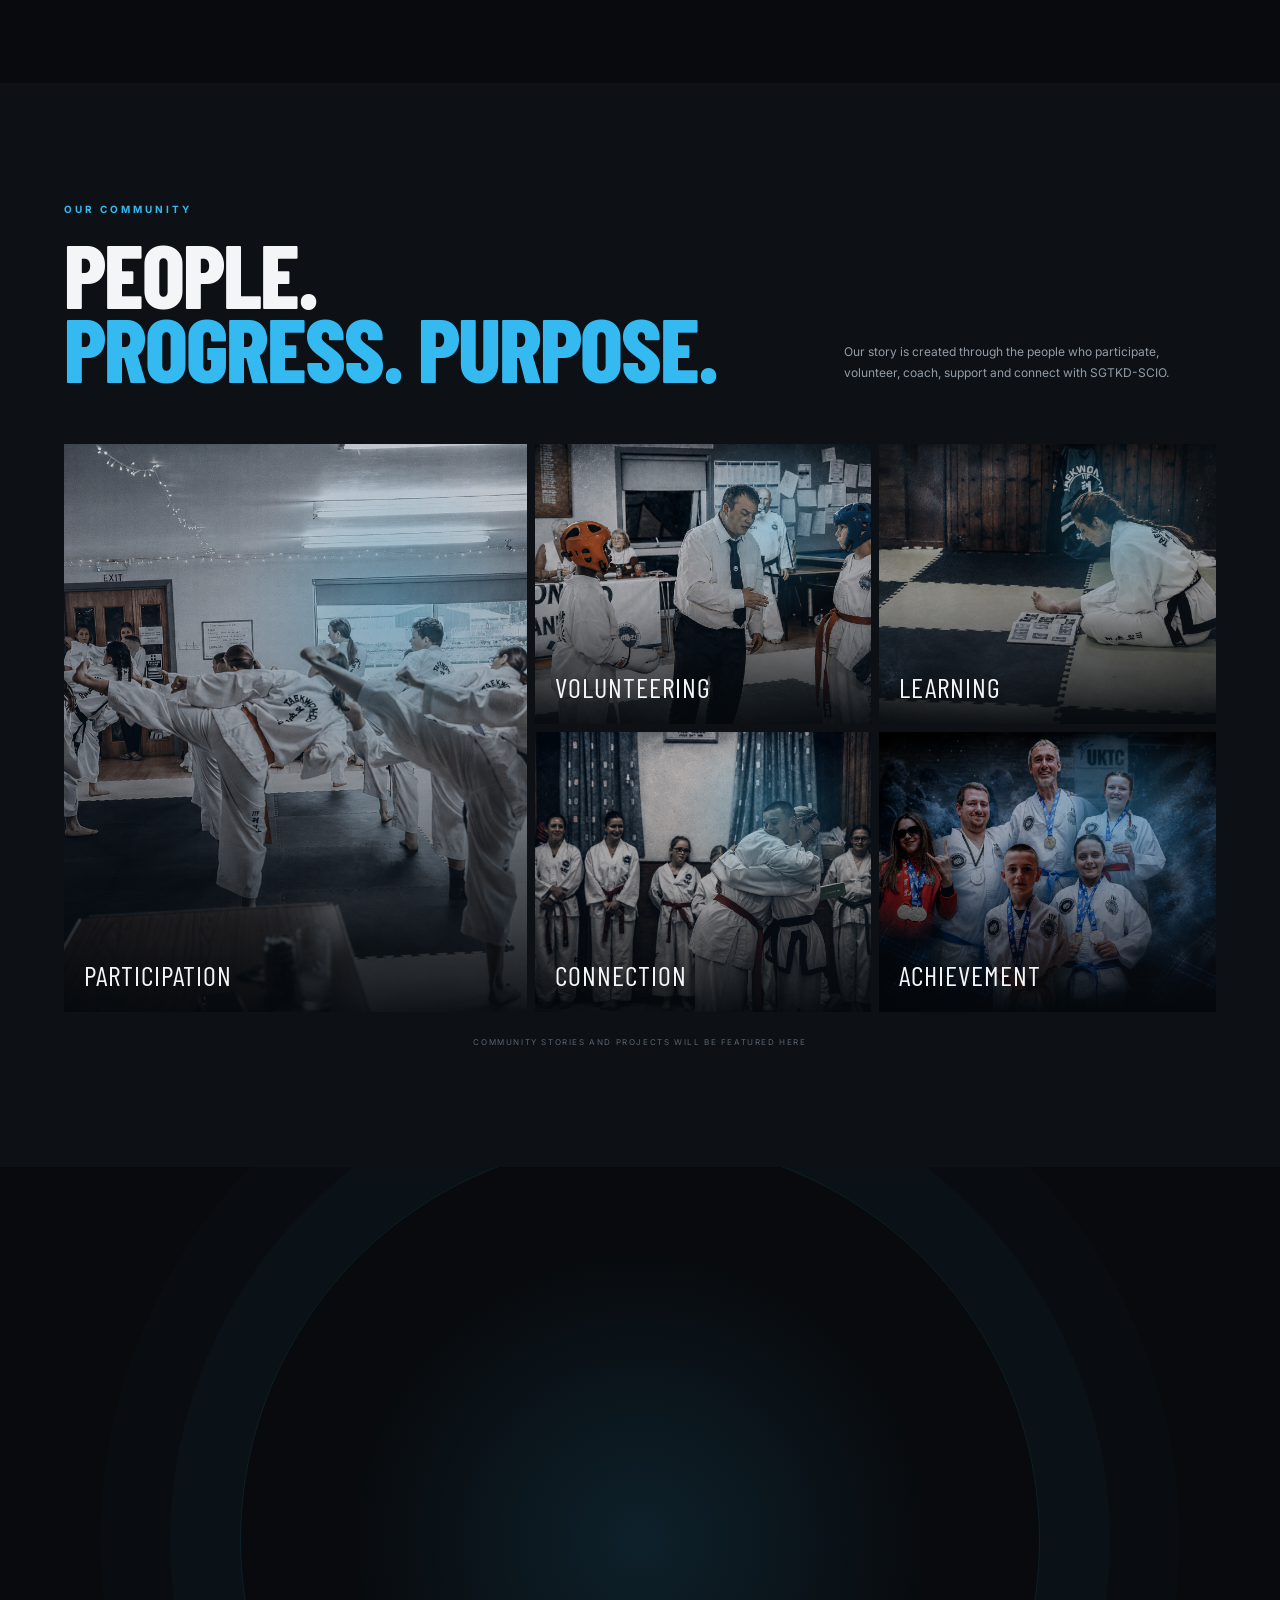
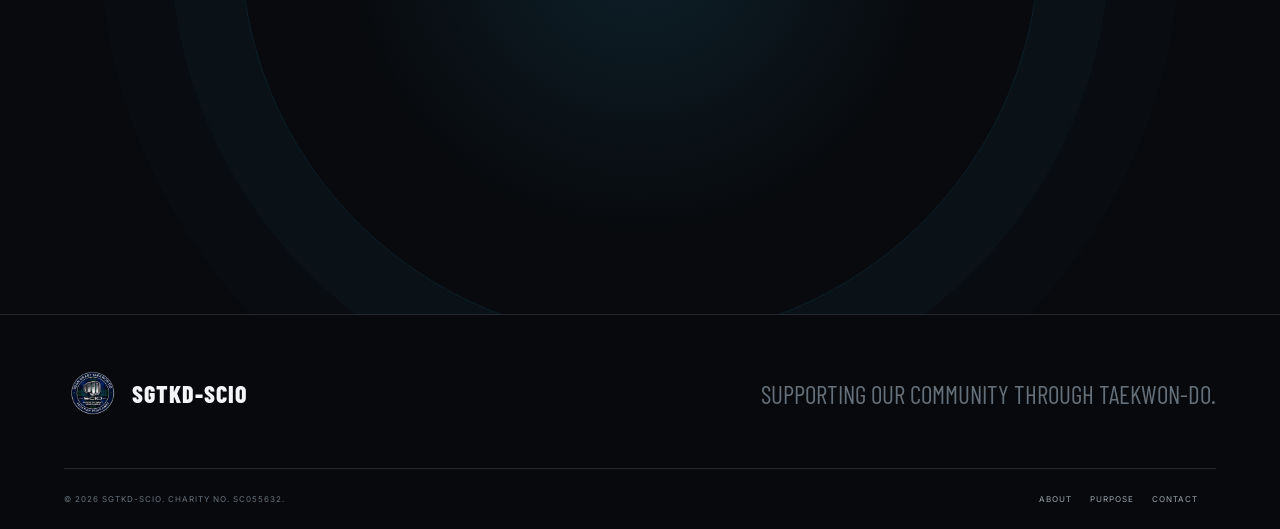
==== commit 4ae622f0: "Update index.html" ====
--- a/index.html
+++ b/index.html
@@ -250,13 +250,25 @@
       <a class="brand footer-brand brand-logo" href="#top"><img src="sgtkd-scio-logo.png" alt="SGTKD-SCIO logo" /><span class="brand-name">SGTKD-SCIO</span></a>
       <p>SUPPORTING OUR COMMUNITY THROUGH TAEKWON-DO.</p>
     </div>
- <div class="footer-bottom">
+<div class="footer-bottom">
   <span>© 2026 SGTKD-SCIO. CHARITY NO. SC055632.</span>
-  <div>
+
+  <div class="footer-links">
     <a href="#about">ABOUT</a>
     <a href="#purpose">PURPOSE</a>
     <a href="#involved">CONTACT</a>
-    <a href="https://www.facebook.com/sgtkdscio" target="_blank" rel="noopener noreferrer">FACEBOOK ↗</a>
+
+    <a href="https://www.facebook.com/sgtkdscio"
+       target="_blank"
+       rel="noopener noreferrer"
+       class="facebook-link"
+       aria-label="Visit SGTKD-SCIO on Facebook">
+
+      <svg viewBox="0 0 24 24" aria-hidden="true">
+        <path d="M13.5 22v-8h2.7l.4-3h-3.1V9.1c0-.9.3-1.5 1.6-1.5h1.7V4.9c-.3 0-1.3-.1-2.4-.1-2.4 0-4 1.5-4 4.1V11H7.7v3h2.7v8h3.1z"/>
+      </svg>
+
+    </a>
   </div>
 </div>
   </footer>
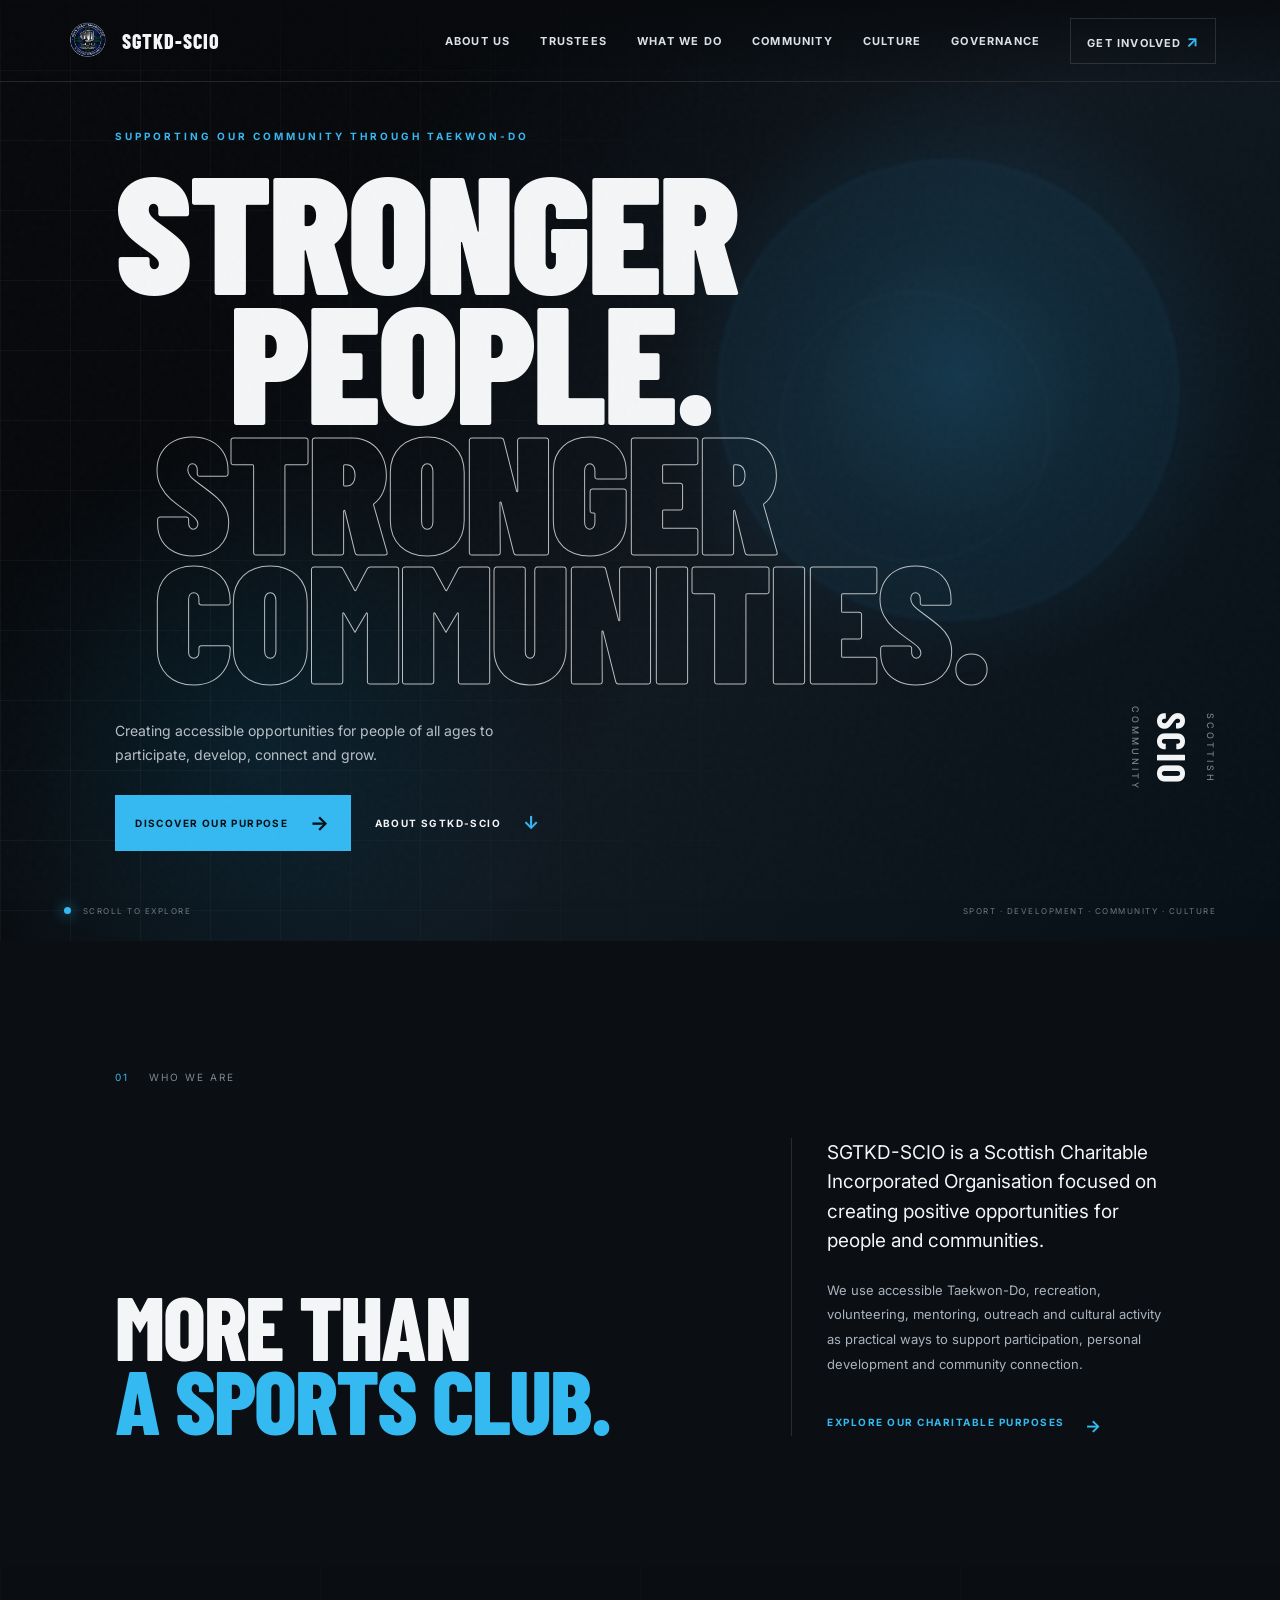
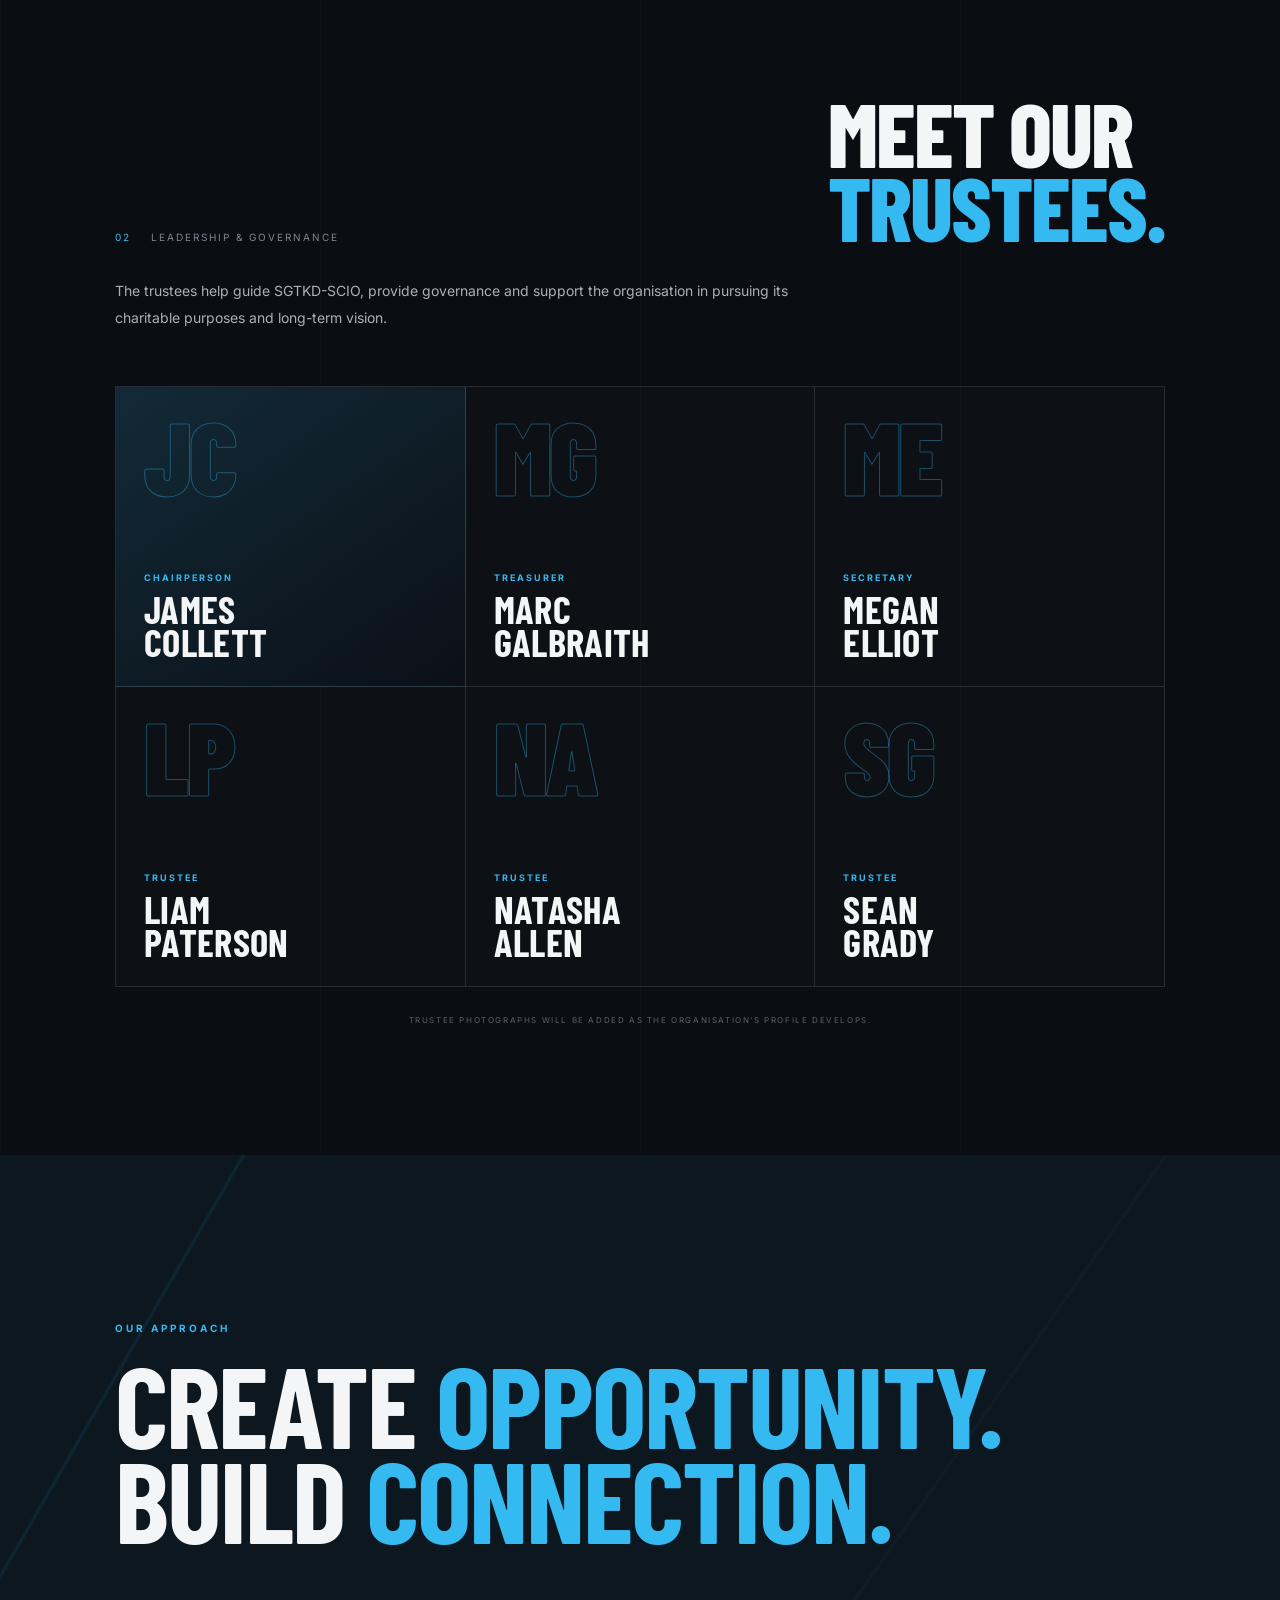
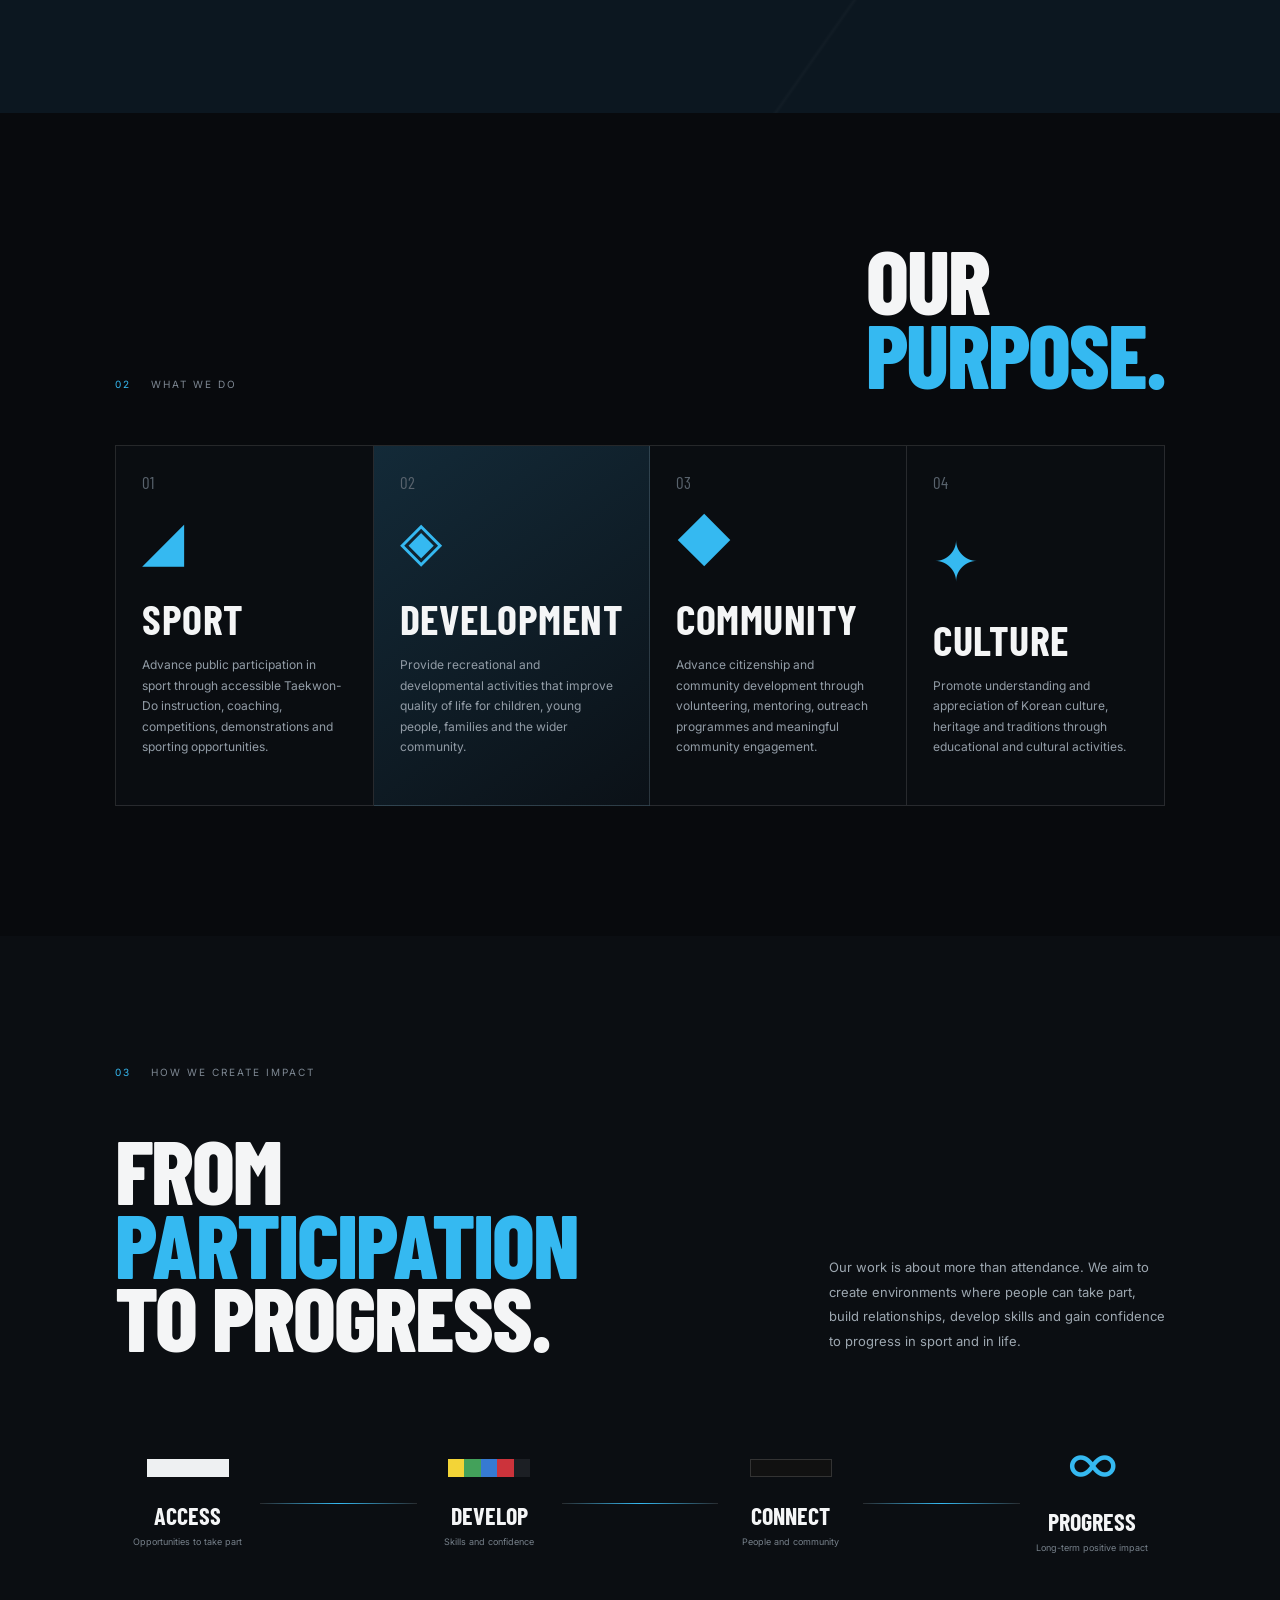
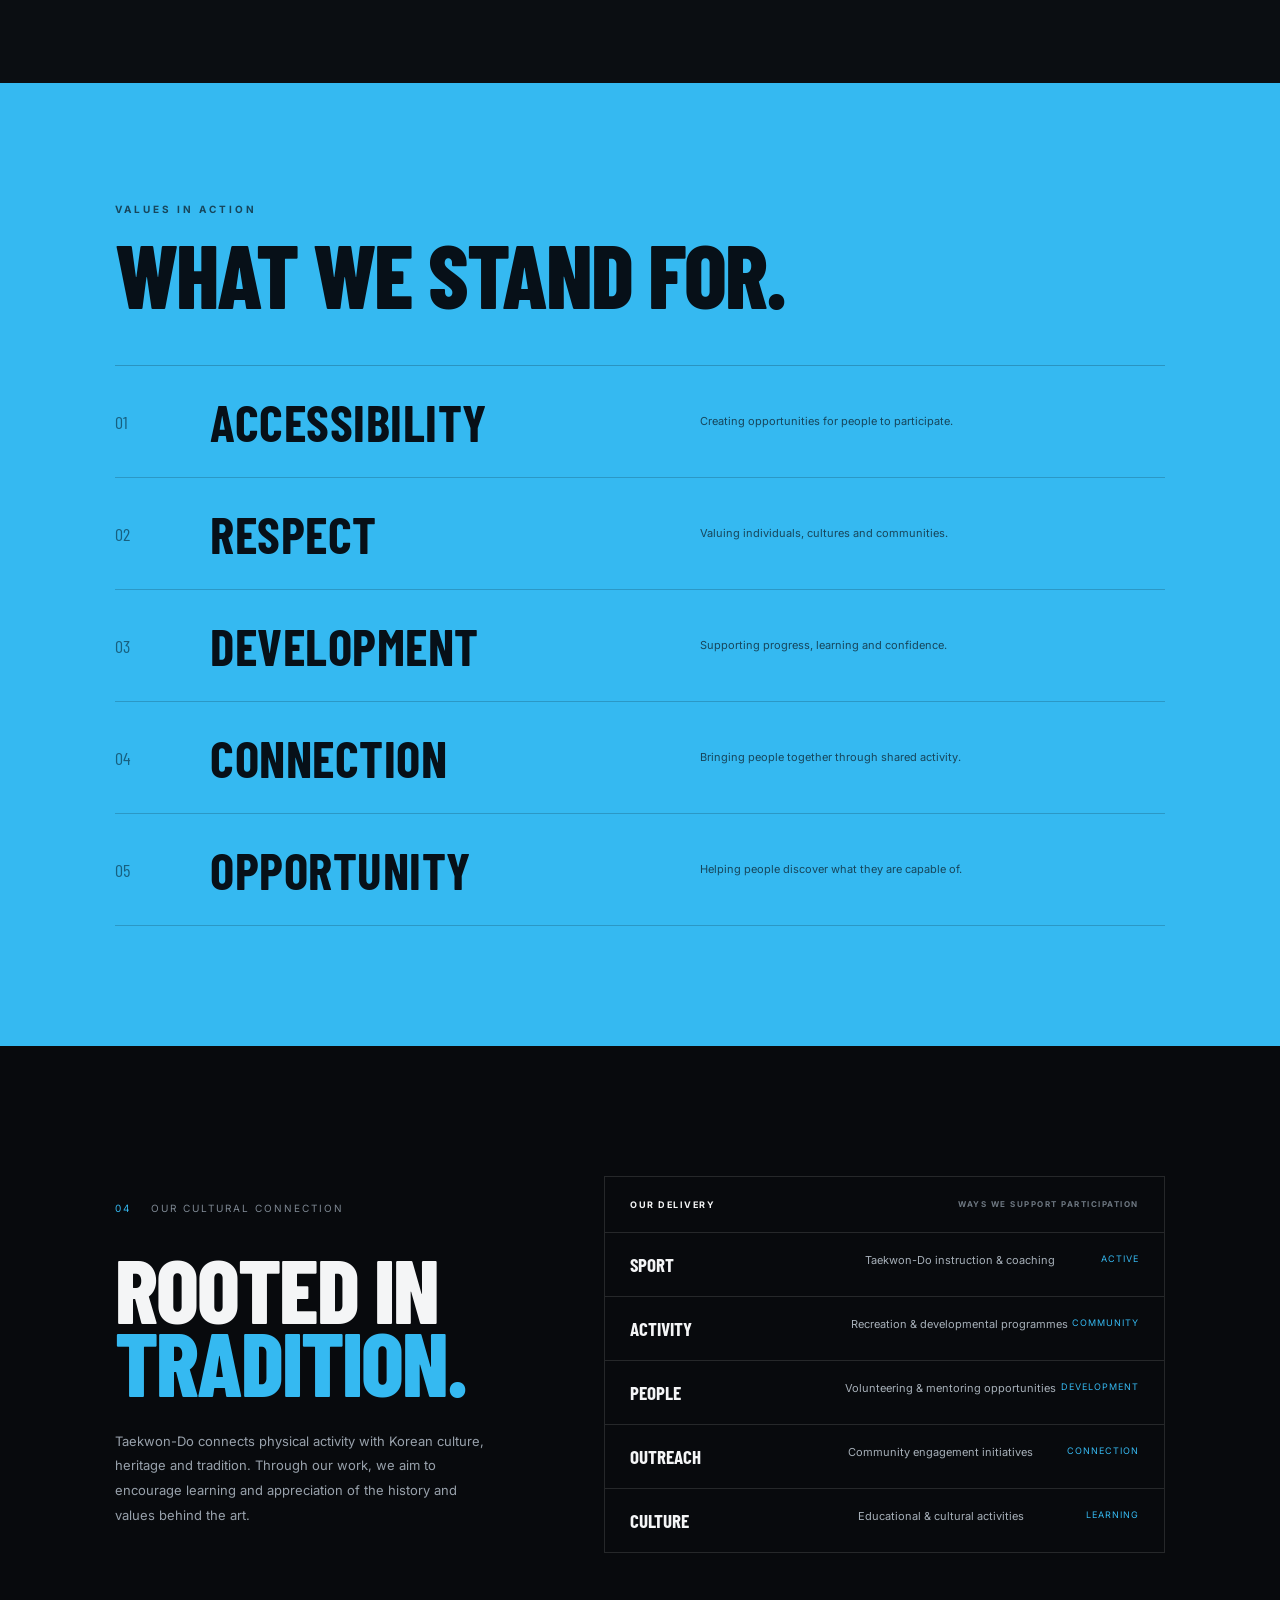
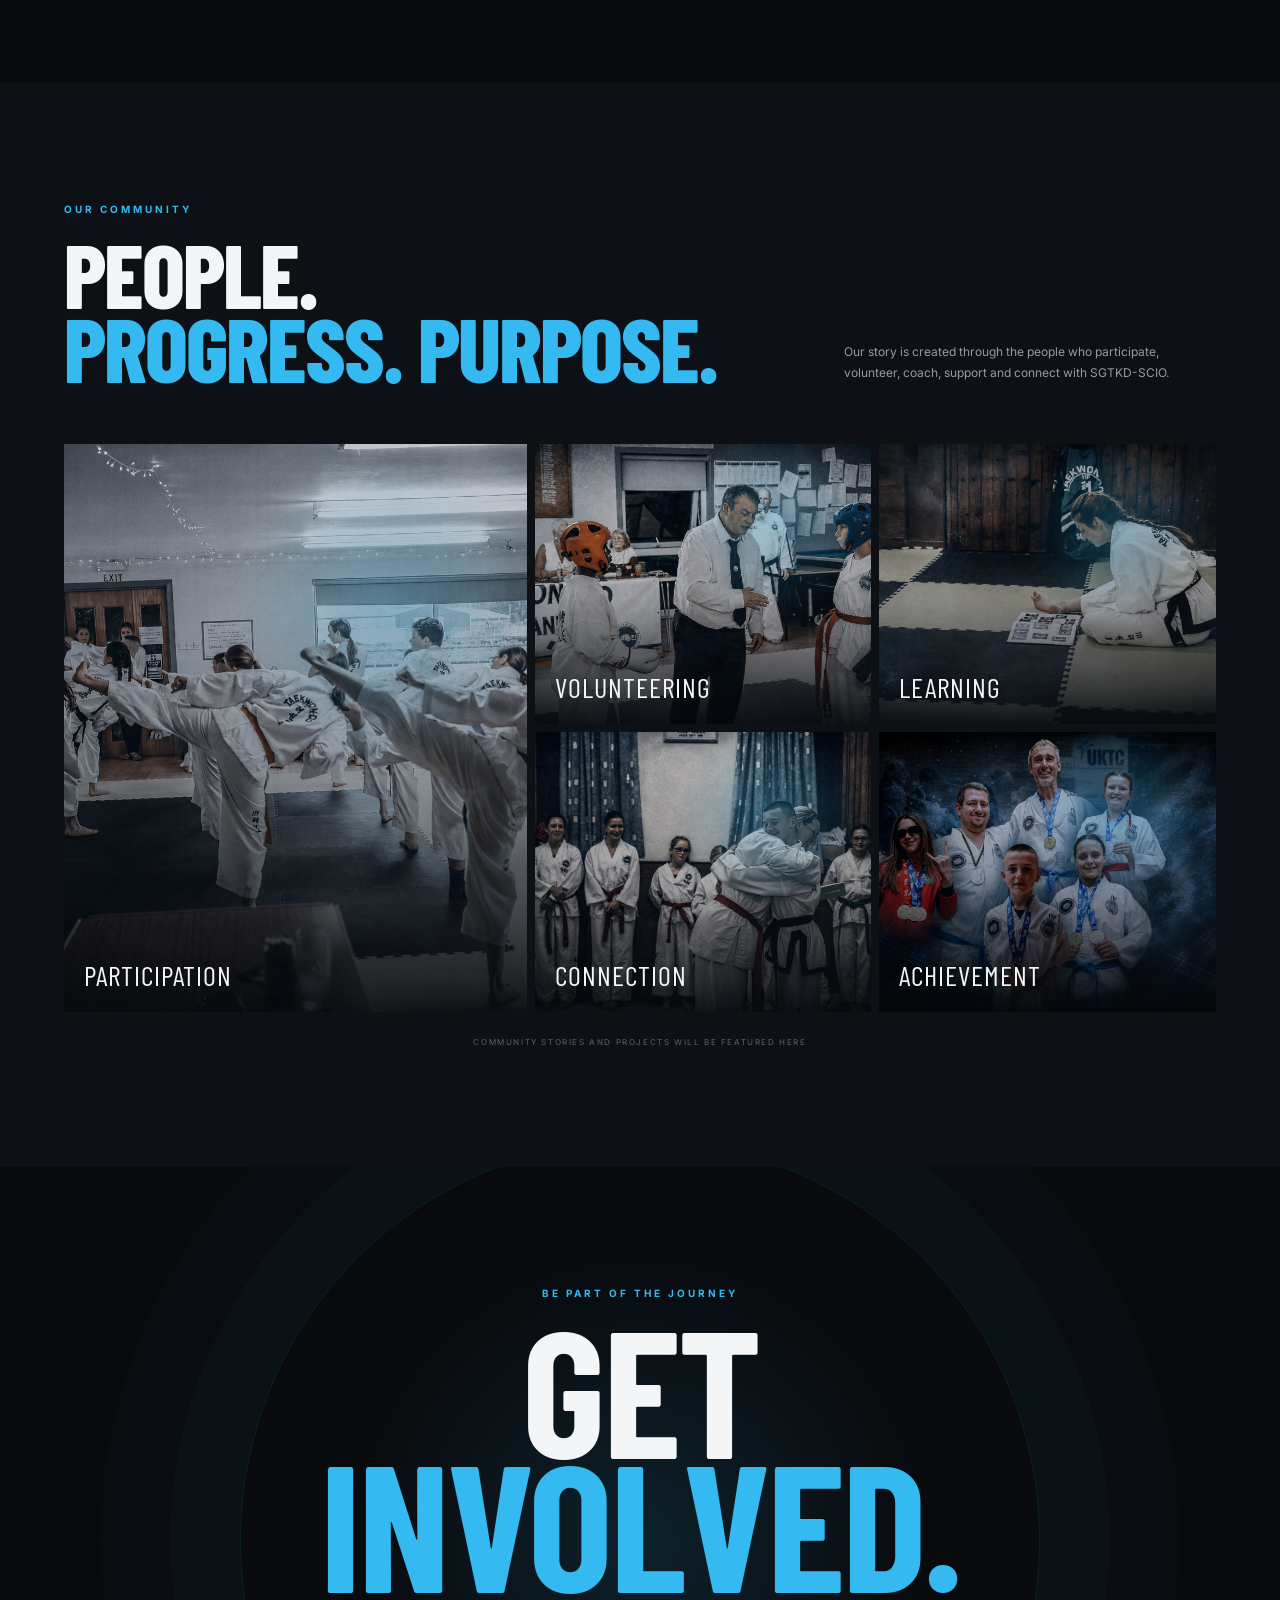
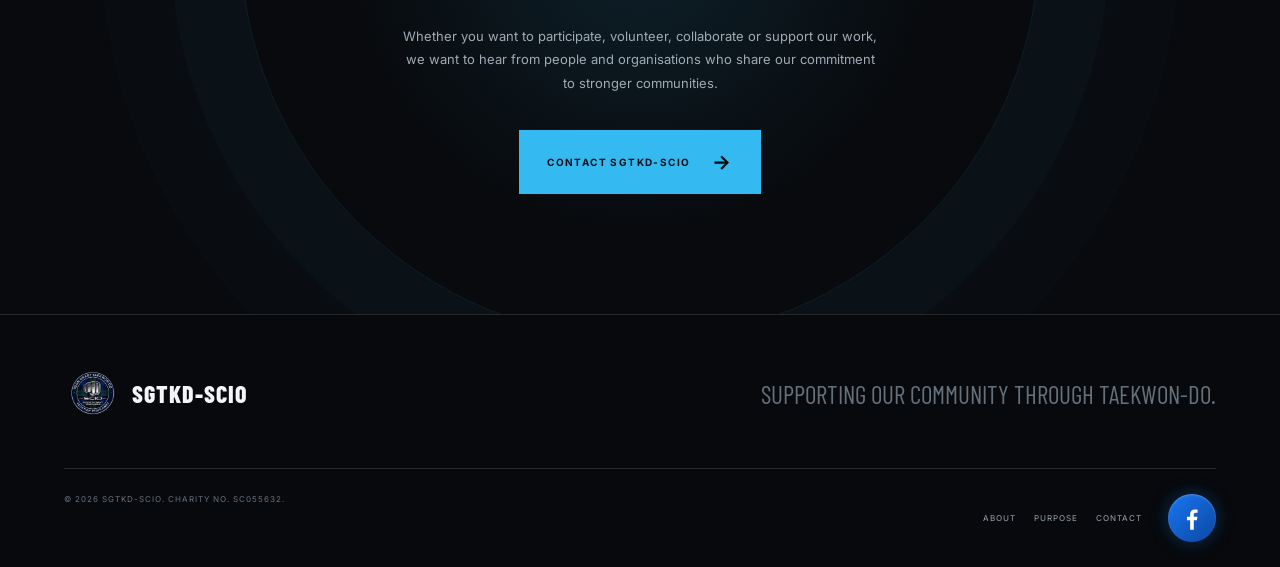
==== commit 825d4814: "Update index.html" ====
--- a/index.html
+++ b/index.html
@@ -30,6 +30,7 @@
       <a href="#purpose">What We Do</a>
       <a href="#community">Community</a>
       <a href="#culture">Culture</a>
+       <a href="#governance">Governance</a>
       <a href="#involved" class="nav-cta">Get Involved <span>↗</span></a>
     </nav>
   </header>
--- a/styles.css
+++ b/styles.css
@@ -69,3 +69,52 @@
 .g5 {
   background-image: url("achievement.png");
 }
+/* Footer links */
+.footer-links {
+  display: flex;
+  align-items: center;
+  gap: 28px;
+}
+
+.footer-links a:not(.facebook-link) {
+  position: relative;
+}
+
+/* Facebook button */
+.facebook-link {
+  width: 48px;
+  height: 48px;
+  margin-left: 8px;
+
+  display: inline-flex;
+  align-items: center;
+  justify-content: center;
+
+  background: linear-gradient(135deg, #1877f2, #0d47a1);
+  border-radius: 50%;
+
+  box-shadow:
+    0 0 18px rgba(24, 119, 242, 0.35),
+    inset 0 1px 2px rgba(255,255,255,0.25);
+
+  transition:
+    transform 0.25s ease,
+    box-shadow 0.25s ease,
+    filter 0.25s ease;
+}
+
+.facebook-link svg {
+  width: 28px;
+  height: 28px;
+  fill: white;
+}
+
+.facebook-link:hover {
+  transform: translateY(-4px) scale(1.08);
+
+  box-shadow:
+    0 0 28px rgba(24, 119, 242, 0.7),
+    0 8px 20px rgba(0,0,0,0.4);
+
+  filter: brightness(1.15);
+}
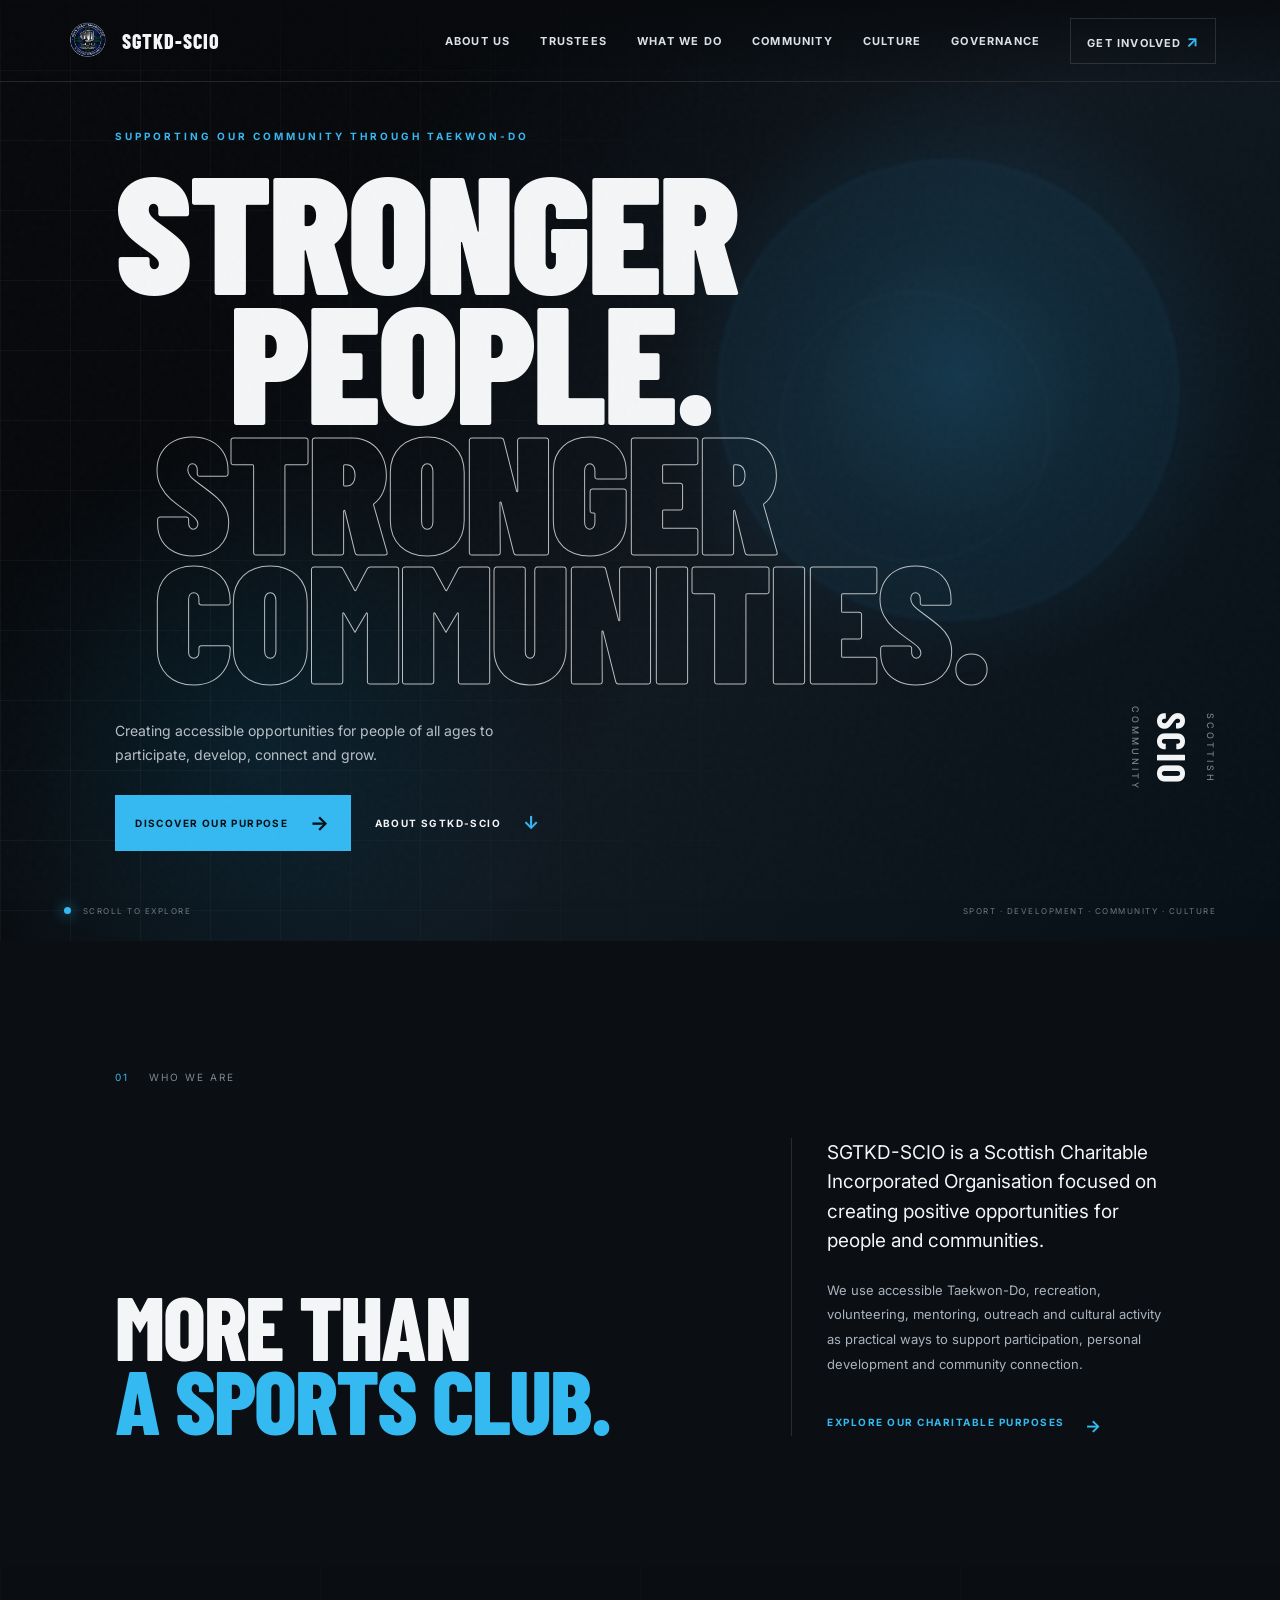
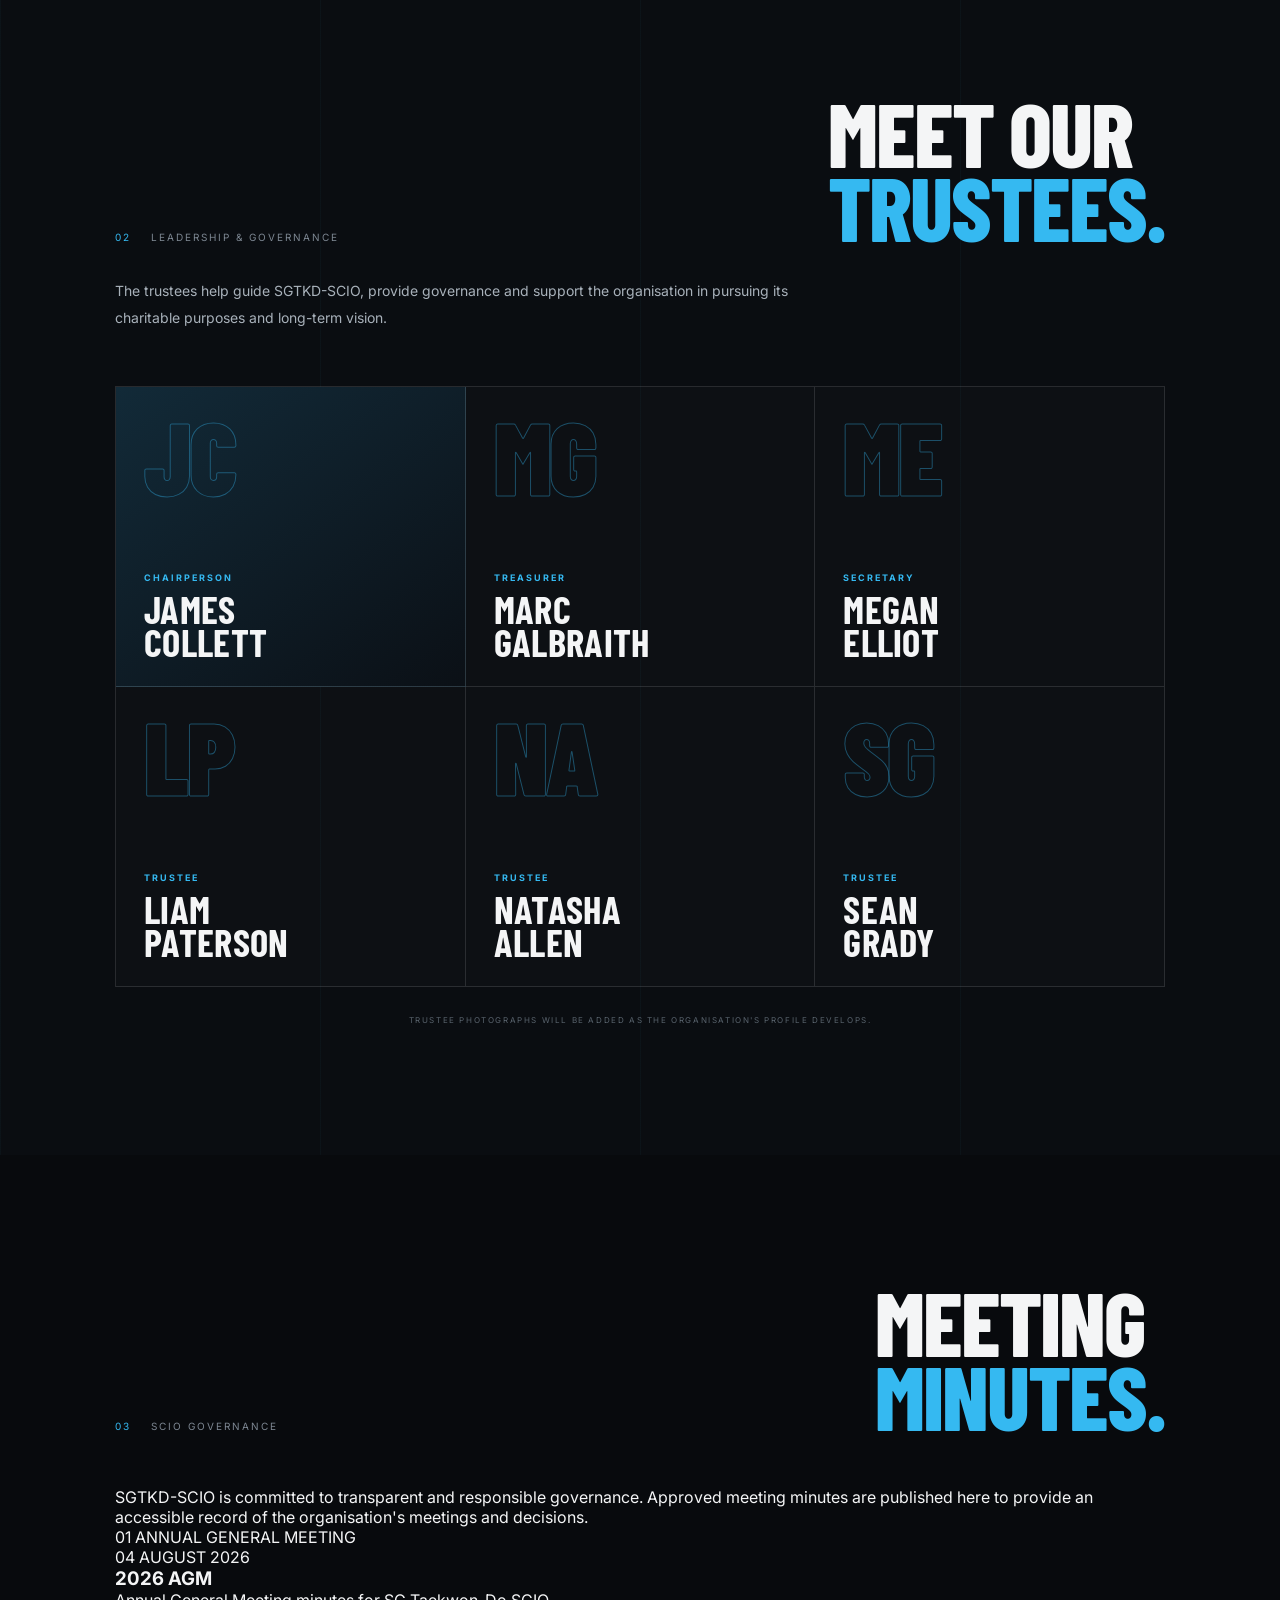
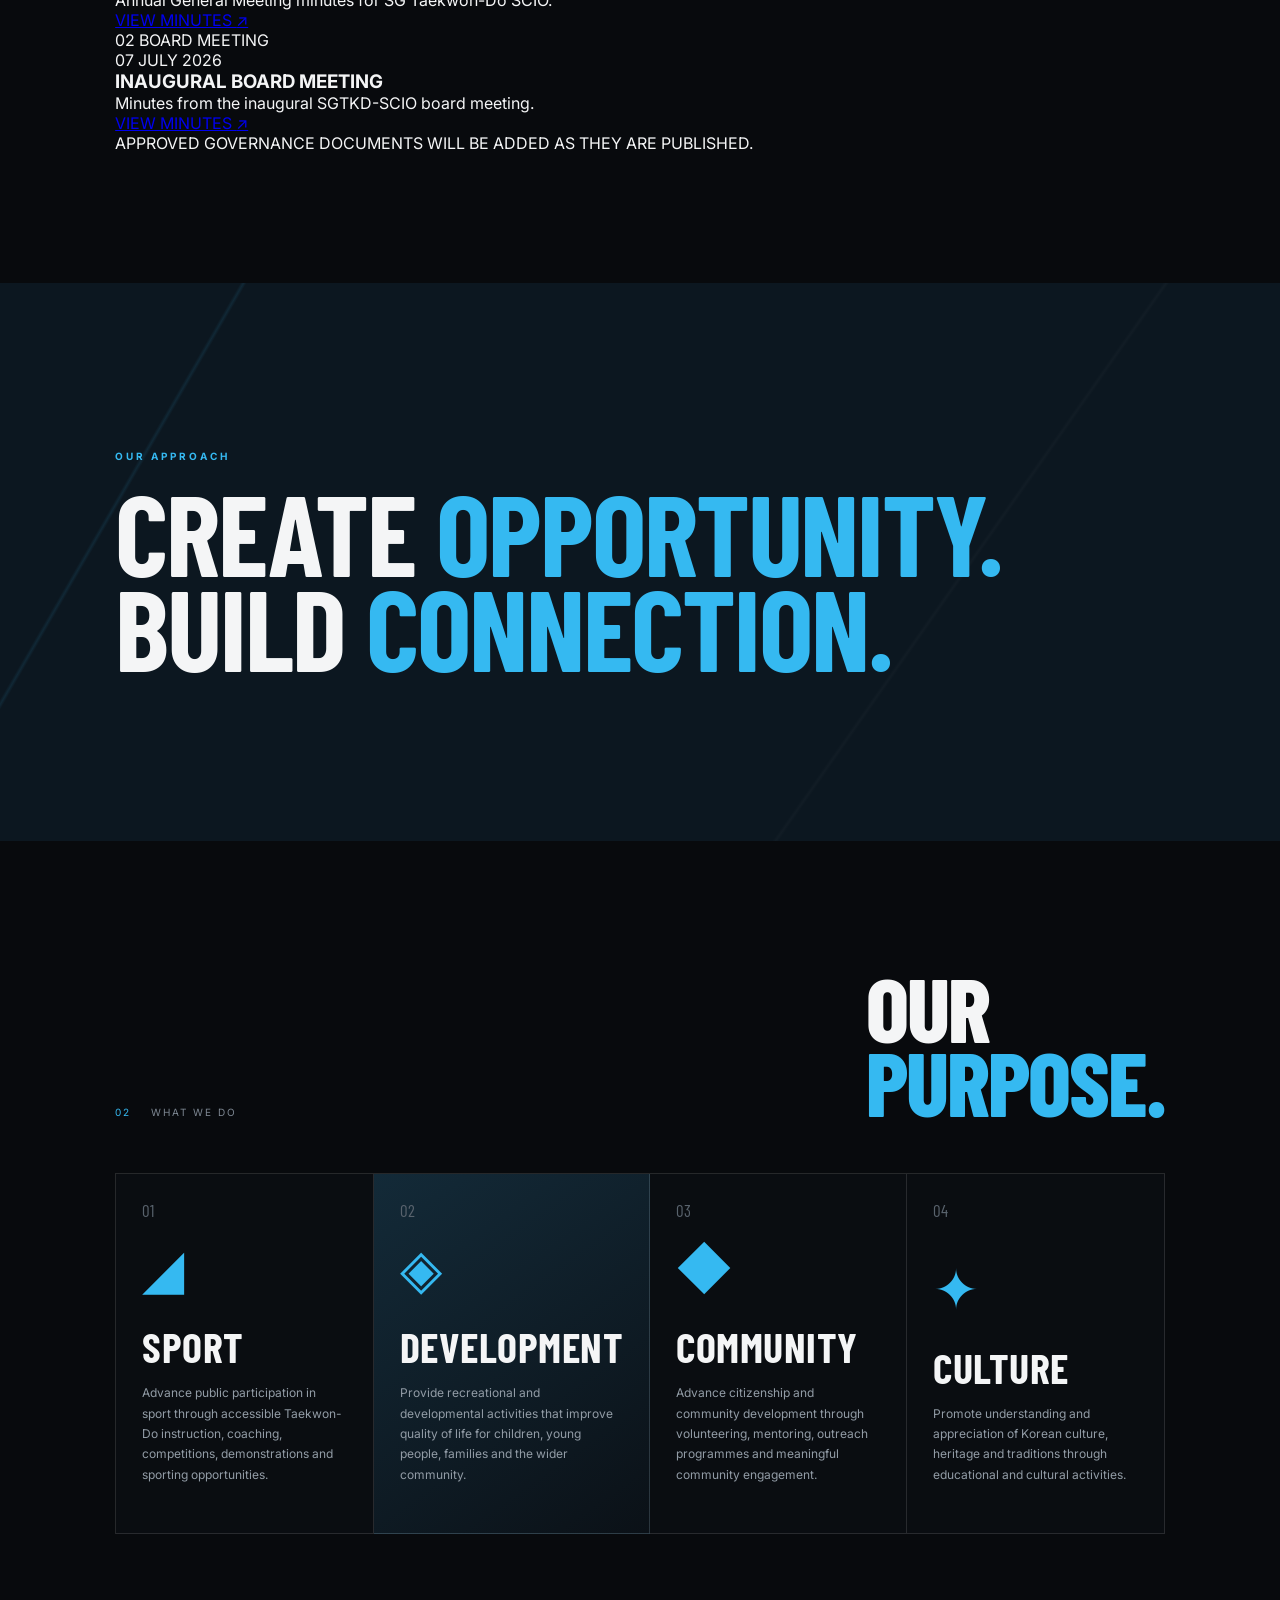
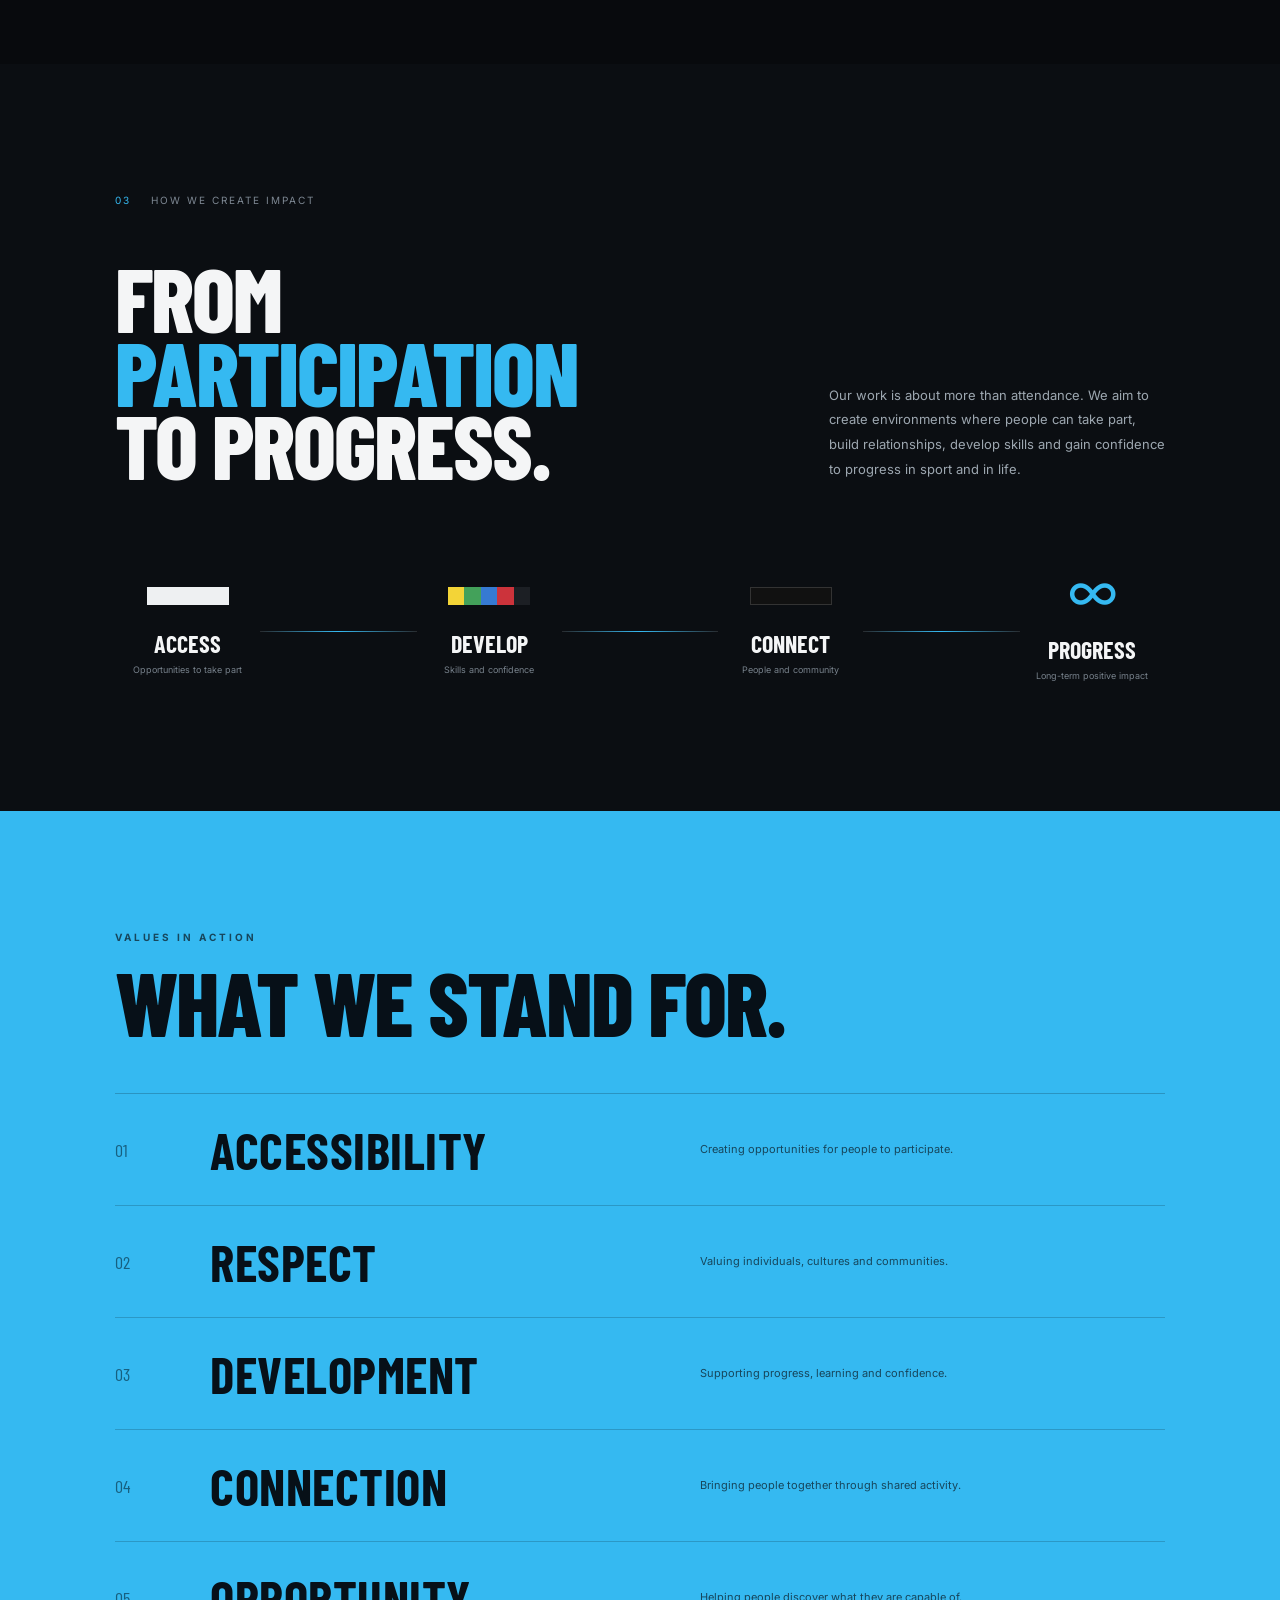
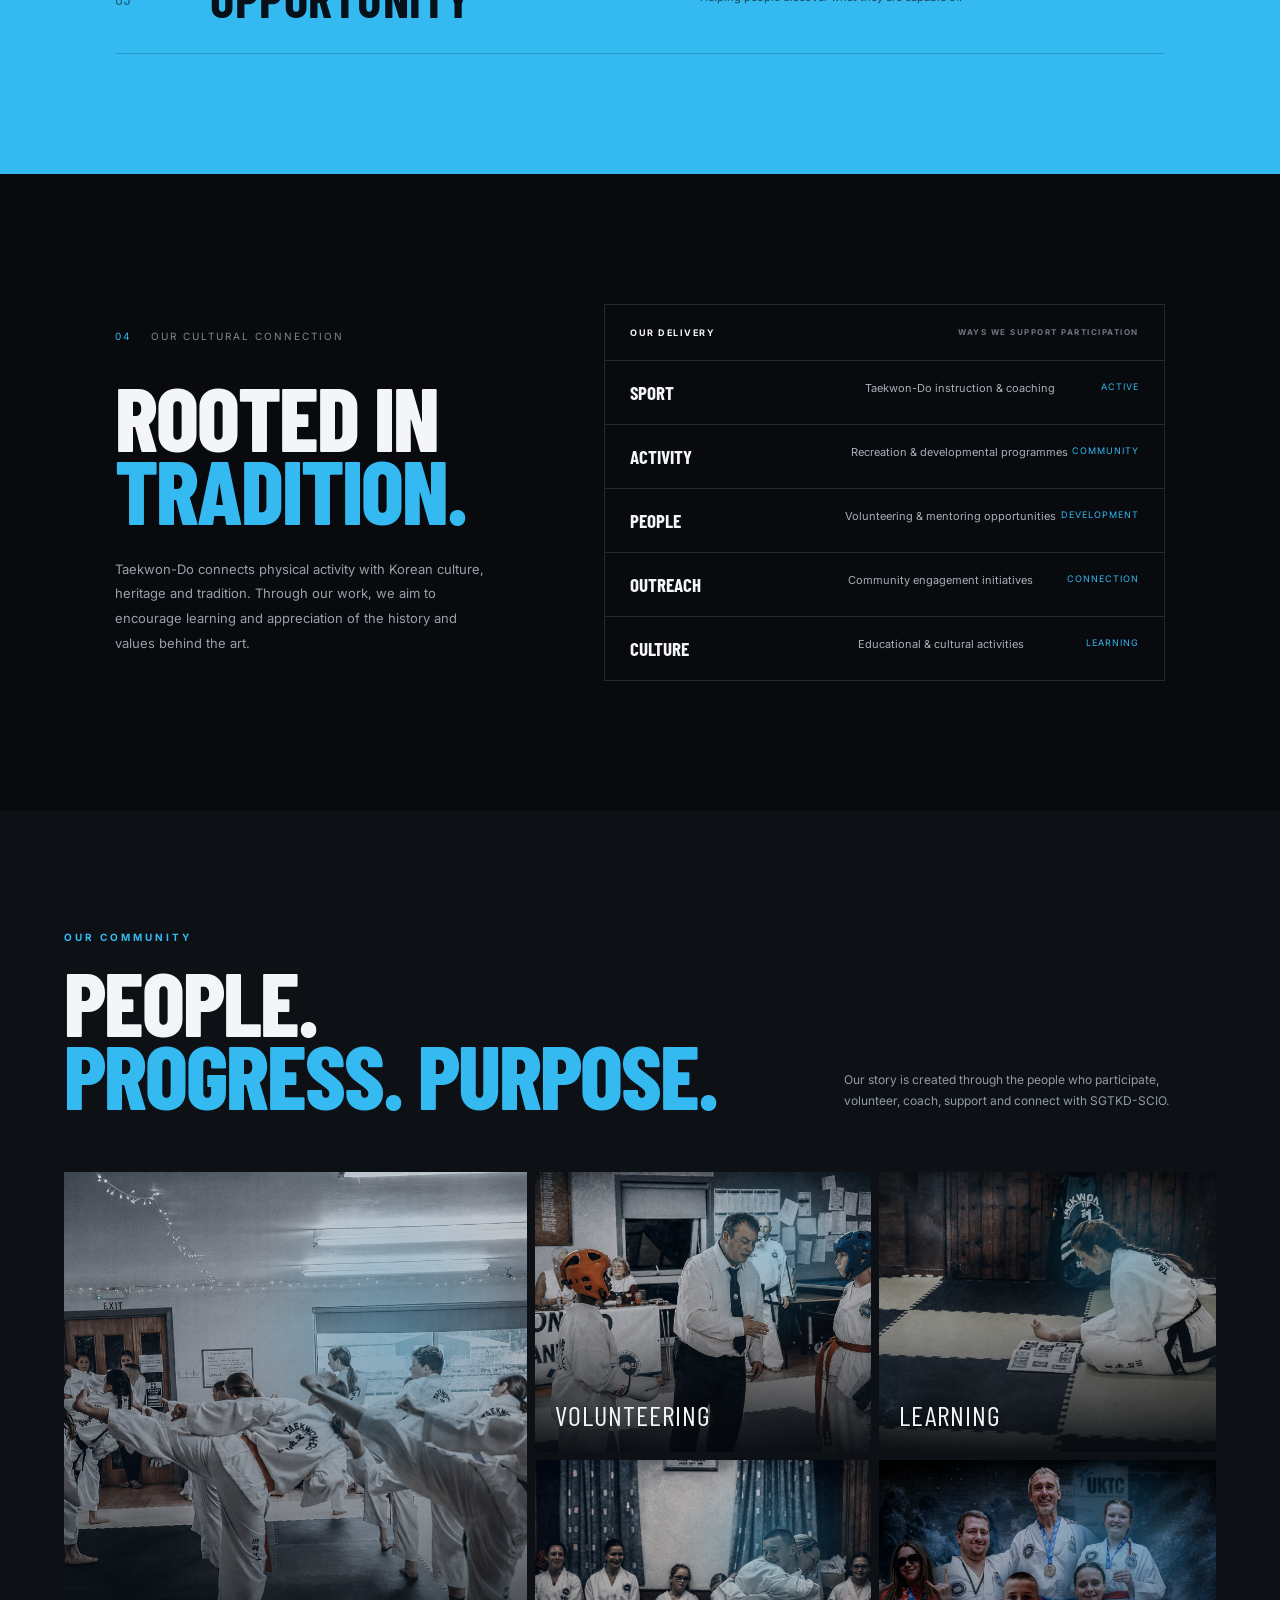
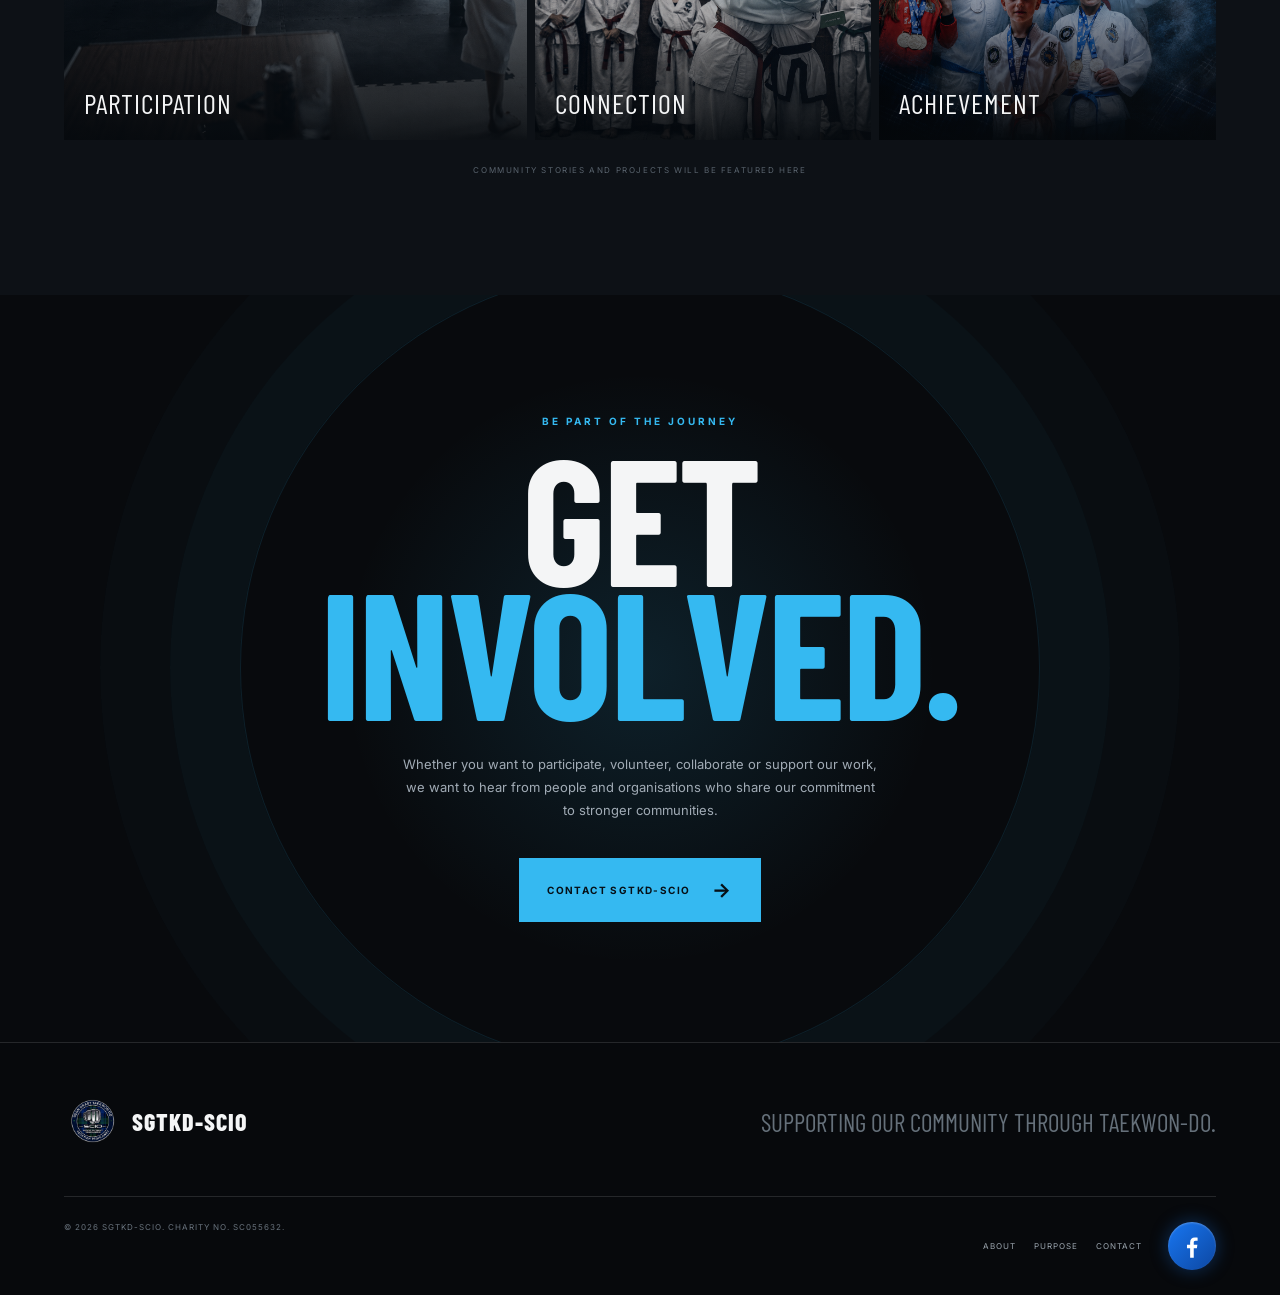
==== commit 9818d382: "Update index.html" ====
--- a/index.html
+++ b/index.html
@@ -132,6 +132,128 @@
       <p class="trustees-note reveal">TRUSTEE PHOTOGRAPHS WILL BE ADDED AS THE ORGANISATION'S PROFILE DEVELOPS.</p>
     </section>
 
+    <!-- SCIO GOVERNANCE -->
+<section class="governance section" id="governance">
+
+  <div class="section-heading governance-heading">
+
+    <div class="section-label reveal">
+      <span>03</span> SCIO GOVERNANCE
+    </div>
+
+    <h2 class="display reveal">
+      MEETING<br><em>MINUTES.</em>
+    </h2>
+
+  </div>
+
+  <div class="governance-intro reveal">
+
+    <p>
+      SGTKD-SCIO is committed to transparent and responsible governance.
+      Approved meeting minutes are published here to provide an accessible
+      record of the organisation's meetings and decisions.
+    </p>
+
+  </div>
+
+
+  <div class="minutes-grid">
+
+
+    <!-- 2026 AGM -->
+
+    <article class="minutes-card reveal">
+
+      <div class="minutes-card-top">
+
+        <span class="minutes-number">01</span>
+
+        <span class="minutes-type">
+          ANNUAL GENERAL MEETING
+        </span>
+
+      </div>
+
+      <div class="minutes-card-content">
+
+        <p class="minutes-date">
+          04 AUGUST 2026
+        </p>
+
+        <h3>
+          2026 AGM
+        </h3>
+
+        <p>
+          Annual General Meeting minutes for SG Taekwon-Do SCIO.
+        </p>
+
+        <a
+          href="minutes/SG_Taekwon_Do_SCIO_2026_AGM_Minutes_docx.pdf"
+          target="_blank"
+          rel="noopener noreferrer"
+          class="minutes-link"
+        >
+          VIEW MINUTES <span>↗</span>
+        </a>
+
+      </div>
+
+    </article>
+
+
+    <!-- INAUGURAL BOARD MEETING -->
+
+    <article class="minutes-card reveal">
+
+      <div class="minutes-card-top">
+
+        <span class="minutes-number">02</span>
+
+        <span class="minutes-type">
+          BOARD MEETING
+        </span>
+
+      </div>
+
+      <div class="minutes-card-content">
+
+        <p class="minutes-date">
+          07 JULY 2026
+        </p>
+
+        <h3>
+          INAUGURAL BOARD MEETING
+        </h3>
+
+        <p>
+          Minutes from the inaugural SGTKD-SCIO board meeting.
+        </p>
+
+        <a
+          href="minutes/SG_Taekwon_Do_SCIO_Inaugural_Board_Meeting_Minutes_07072026.pdf"
+          target="_blank"
+          rel="noopener noreferrer"
+          class="minutes-link"
+        >
+          VIEW MINUTES <span>↗</span>
+        </a>
+
+      </div>
+
+    </article>
+
+
+  </div>
+
+
+  <p class="governance-note reveal">
+    APPROVED GOVERNANCE DOCUMENTS WILL BE ADDED AS THEY ARE PUBLISHED.
+  </p>
+
+</section>
+
     <section class="statement">
       <div class="statement-bg"></div>
       <p class="eyebrow reveal">OUR APPROACH</p>
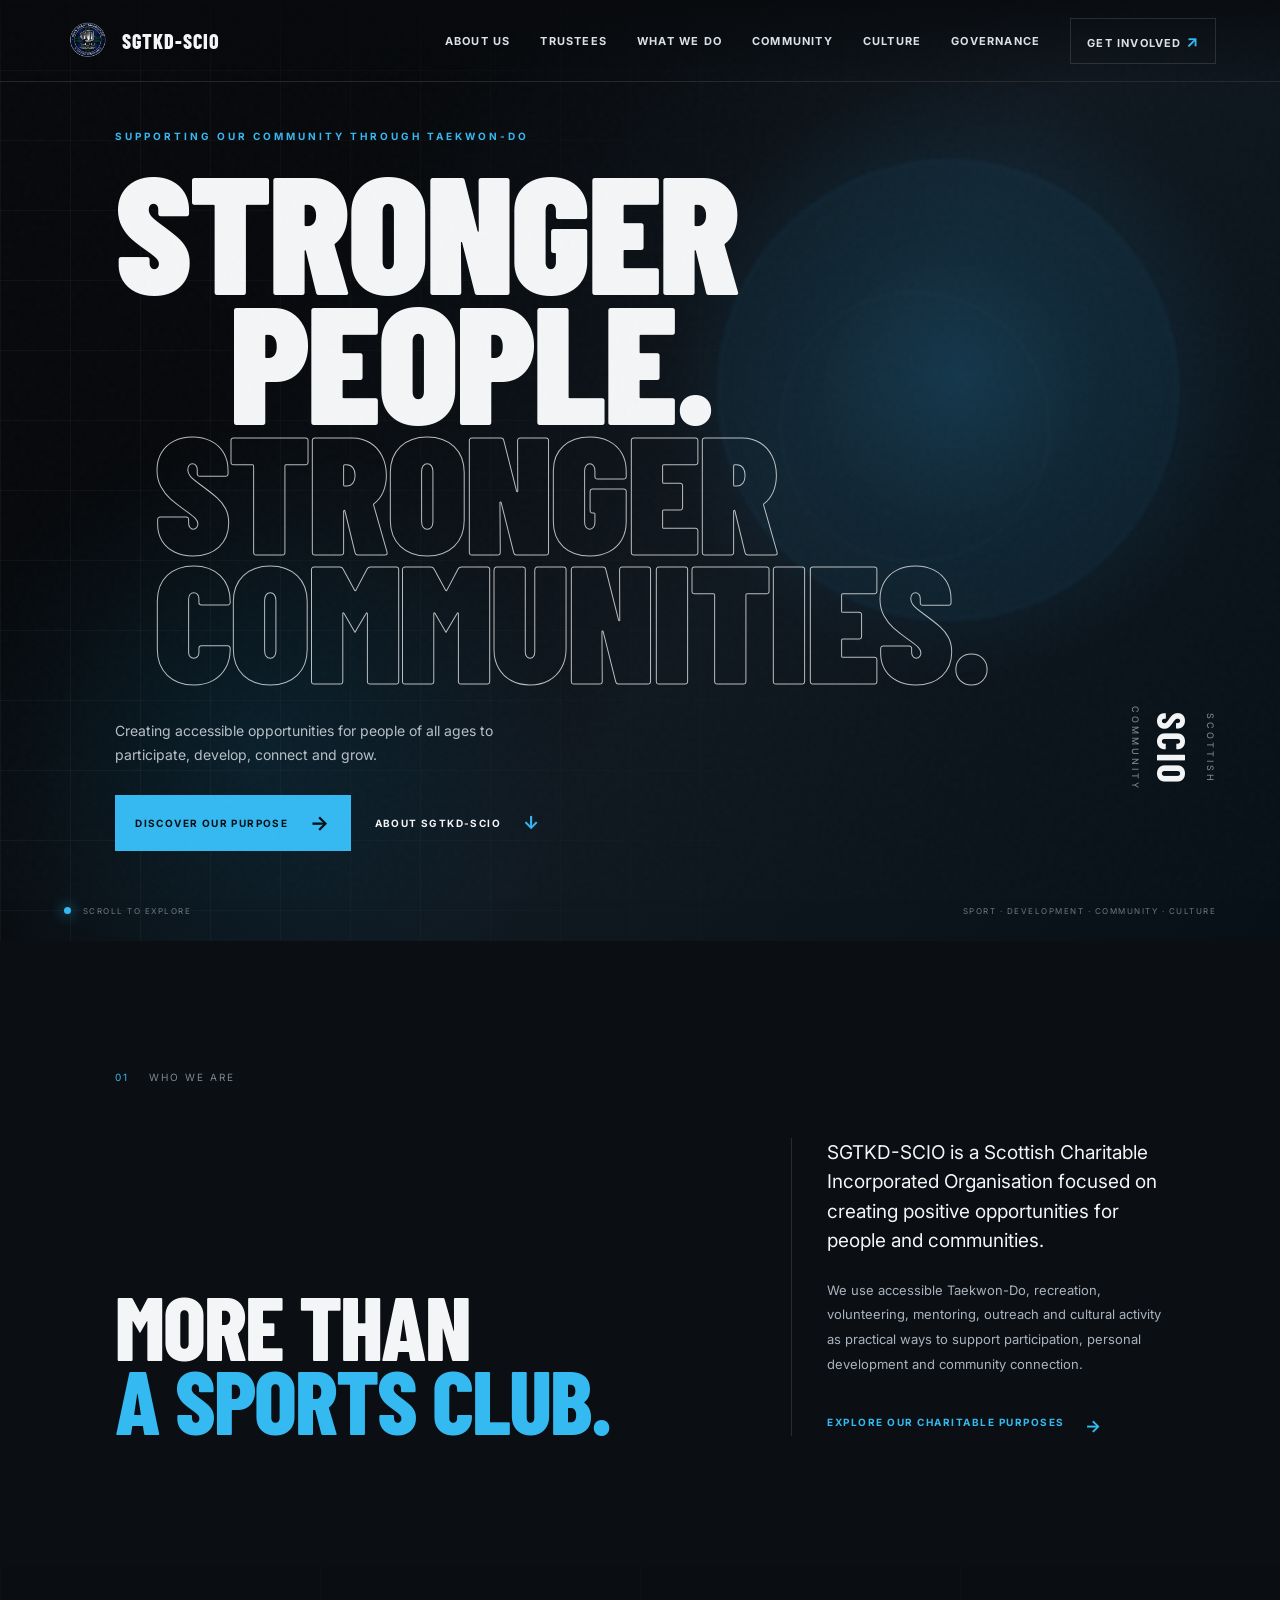
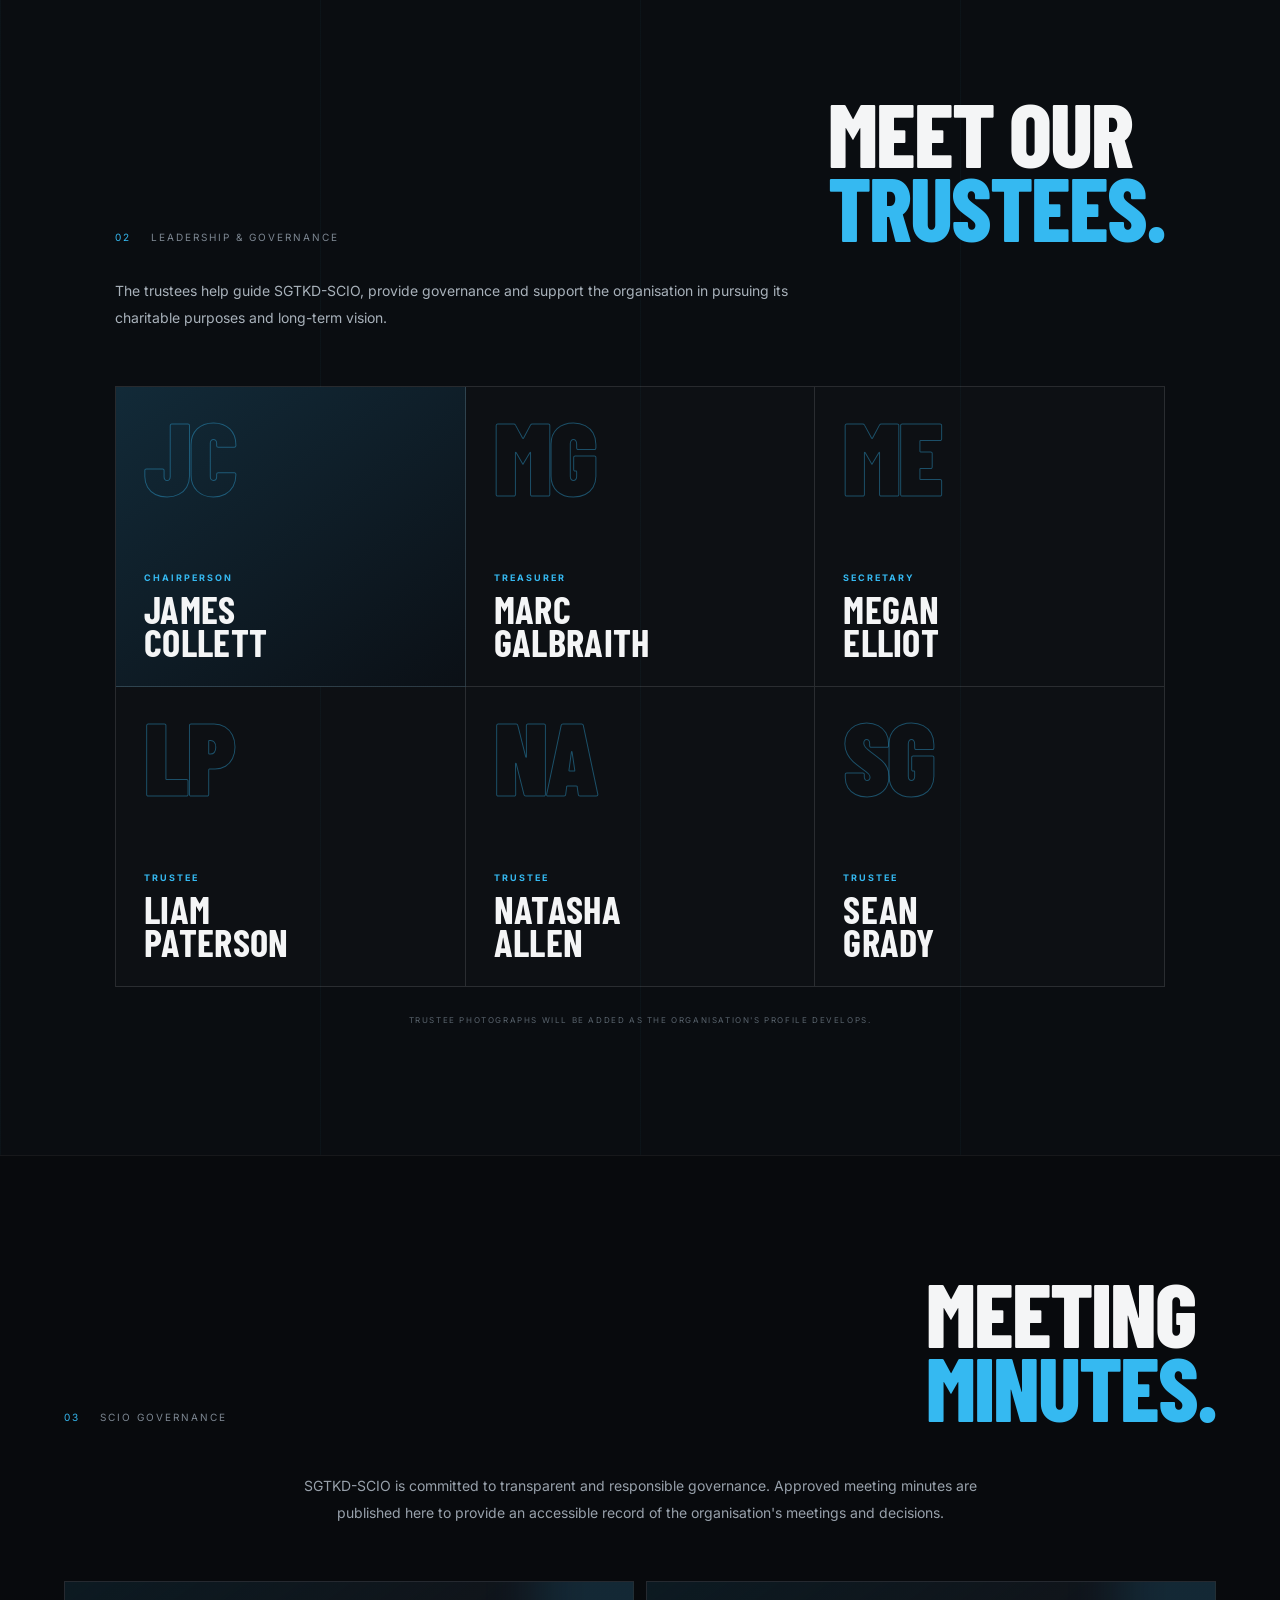
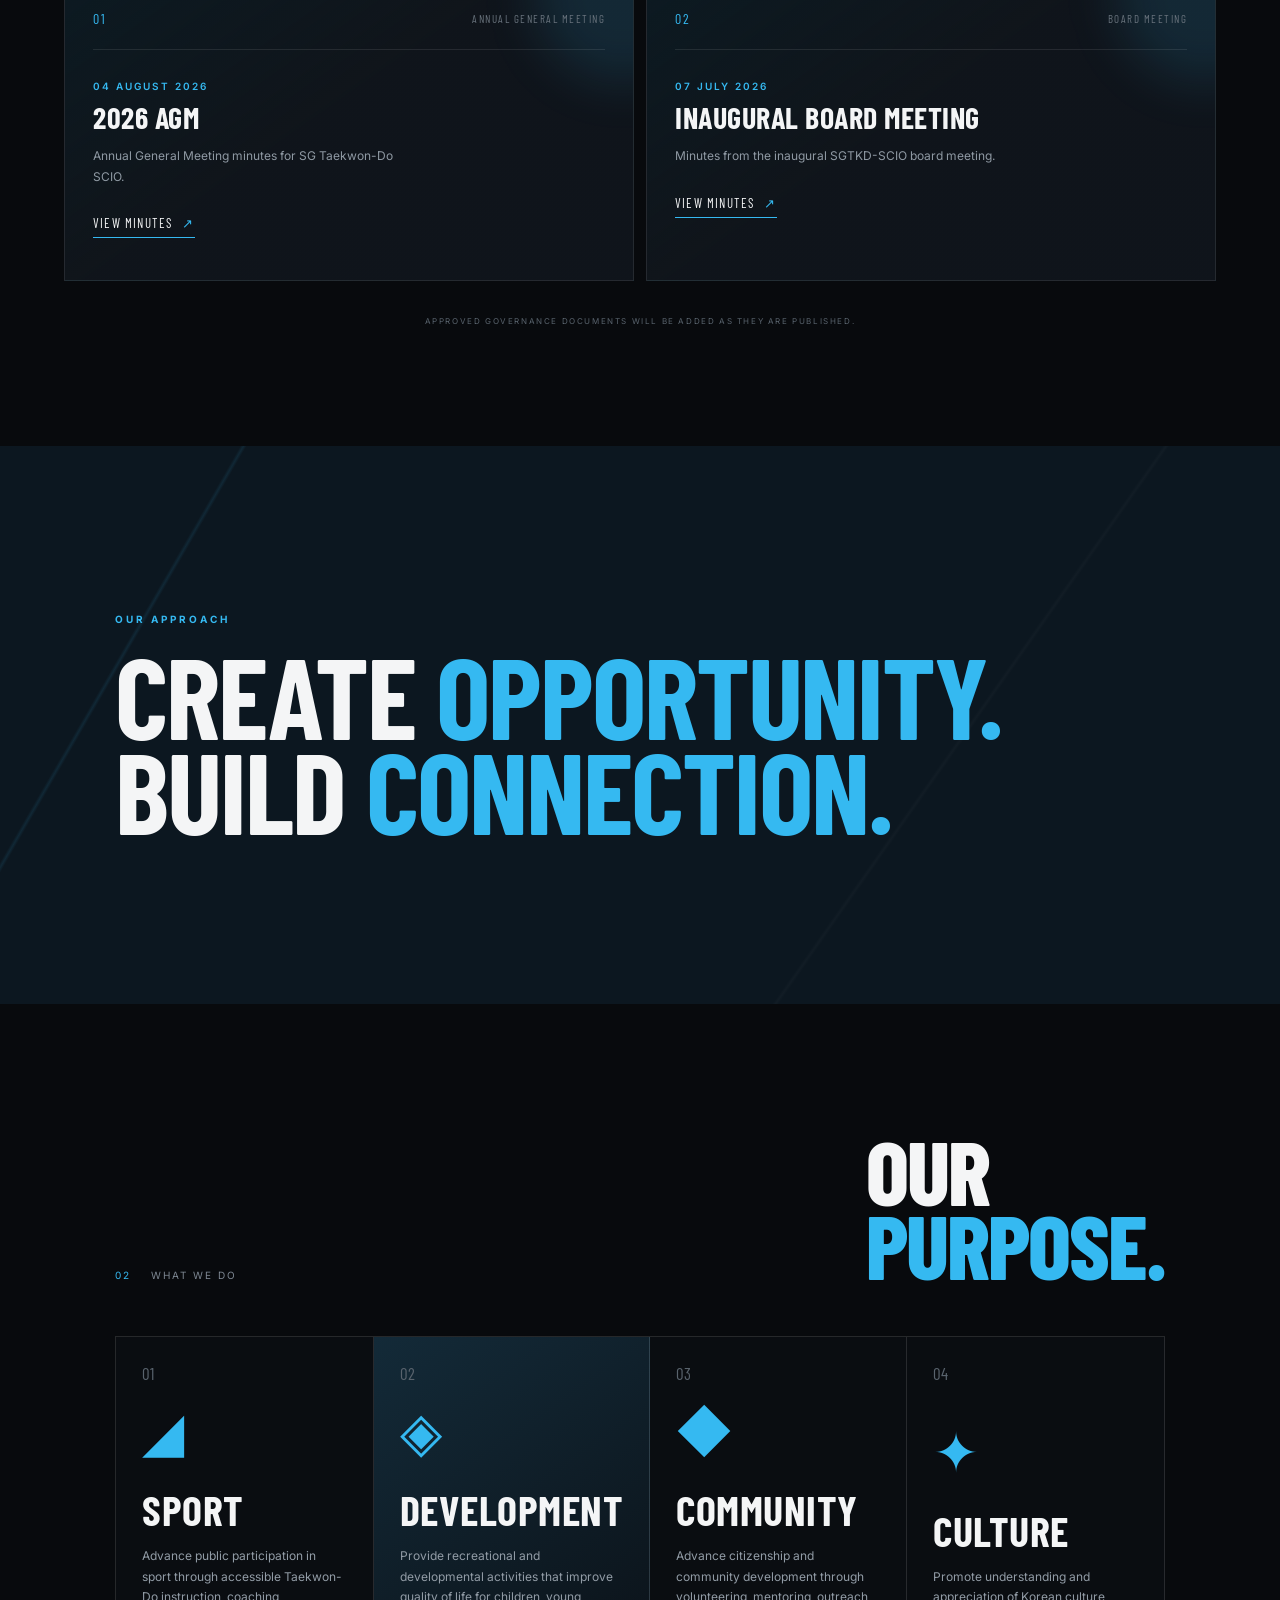
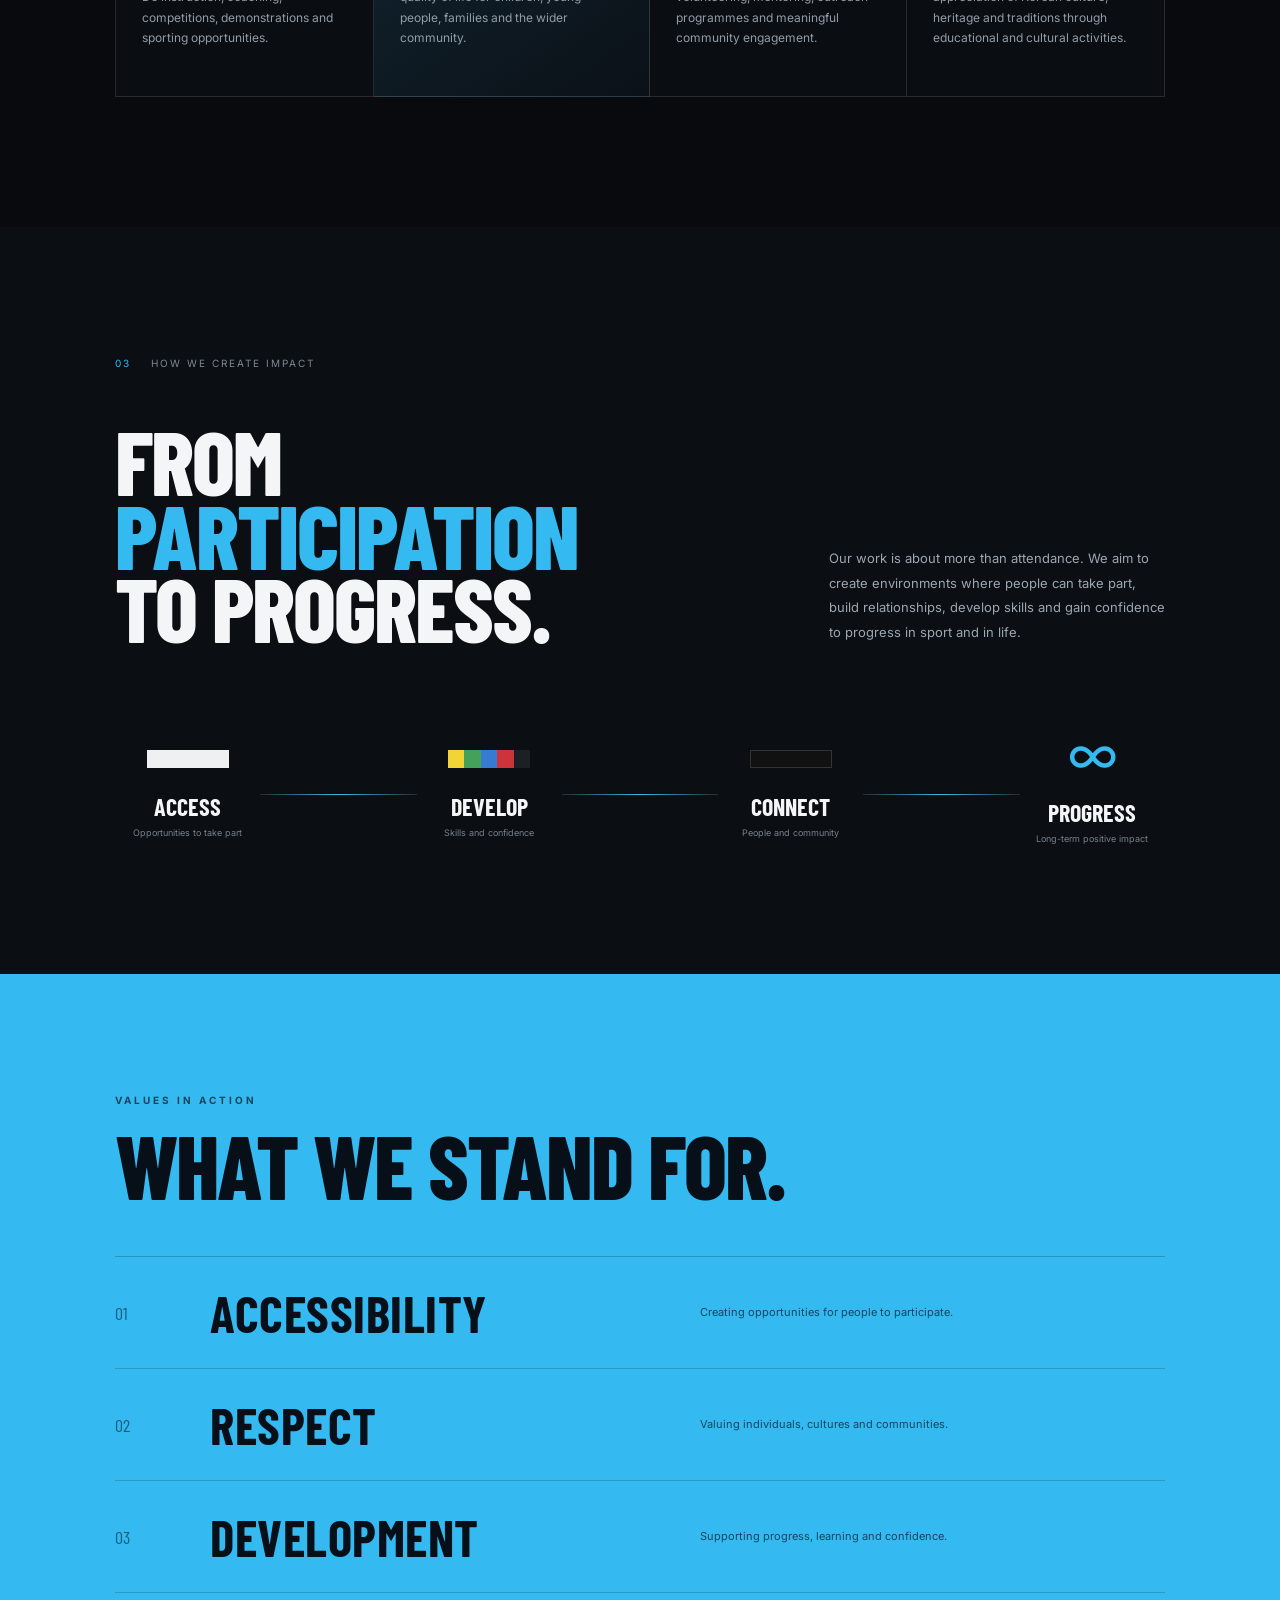
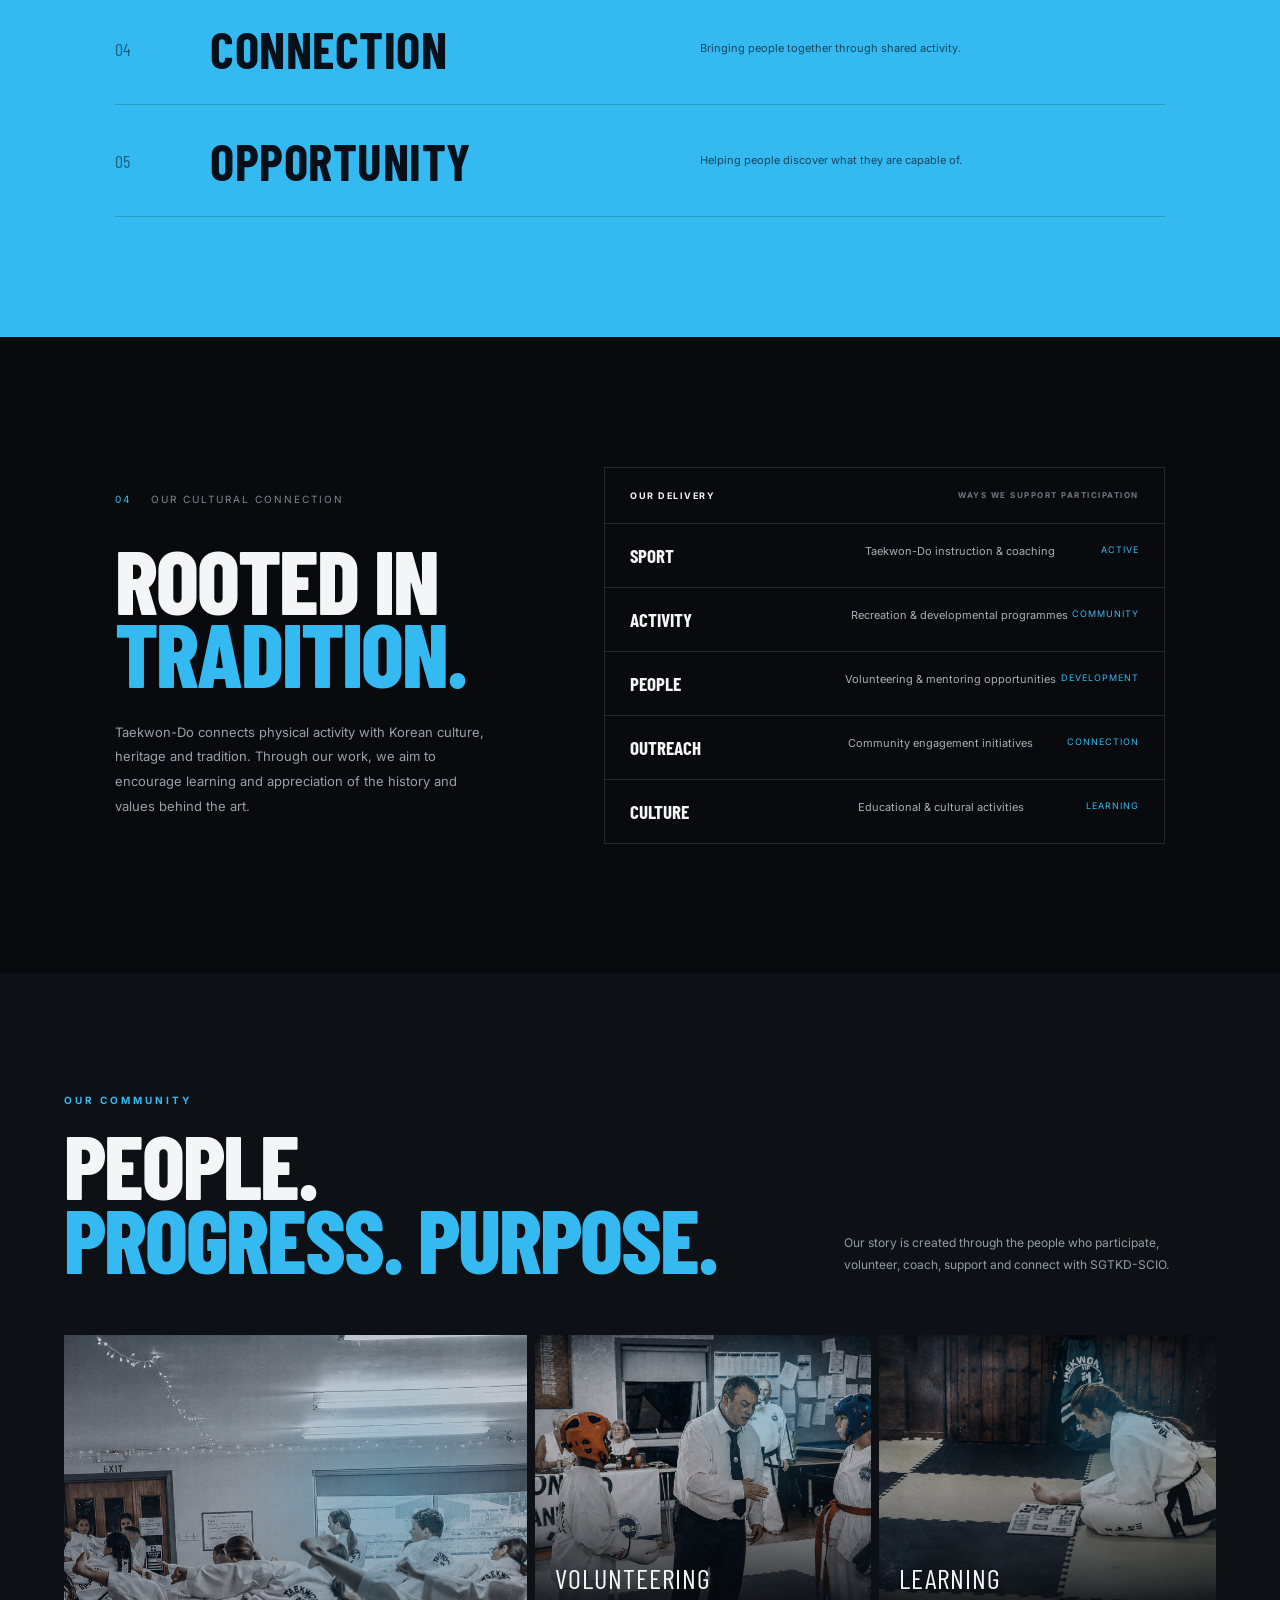
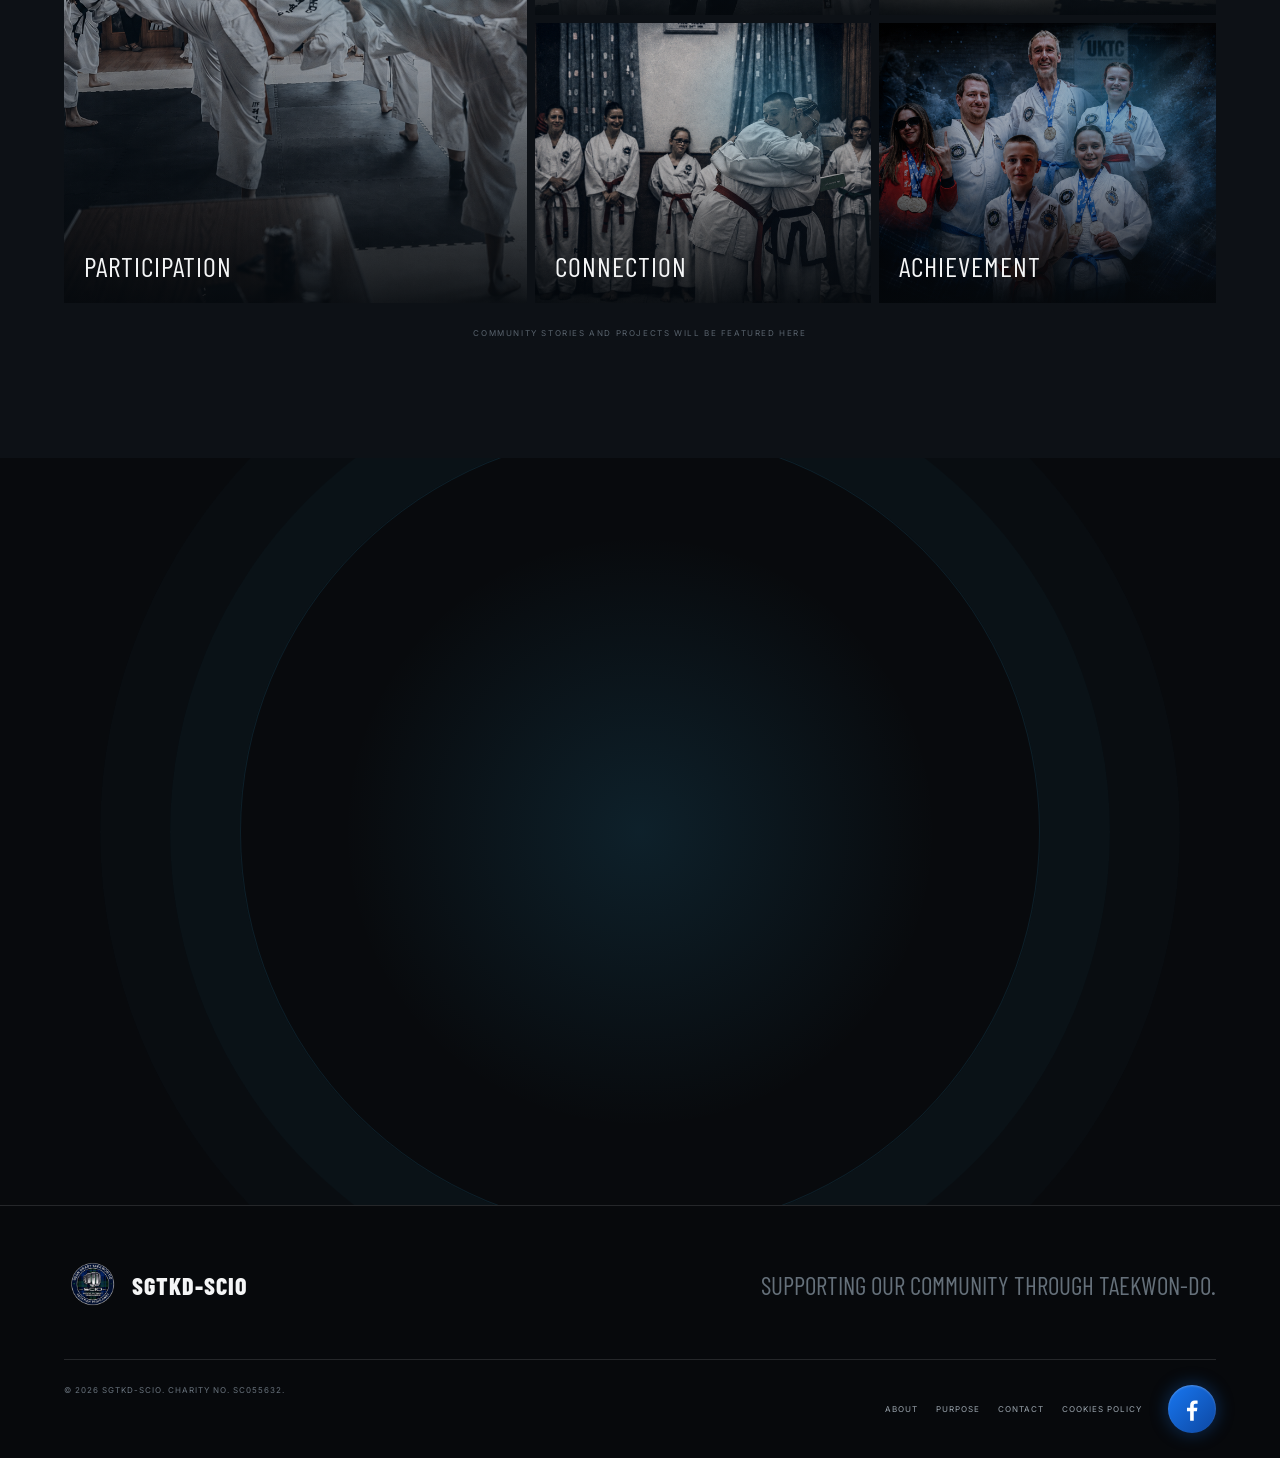
==== commit 60bf543e: "Update index.html" ====
--- a/index.html
+++ b/index.html
@@ -380,7 +380,8 @@
     <a href="#about">ABOUT</a>
     <a href="#purpose">PURPOSE</a>
     <a href="#involved">CONTACT</a>
-
+     <a href="cookies.html">COOKIES POLICY</a>
+    
     <a href="https://www.facebook.com/sgtkdscio"
        target="_blank"
        rel="noopener noreferrer"
--- a/styles.css
+++ b/styles.css
@@ -118,3 +118,204 @@
 
   filter: brightness(1.15);
 }
+
+/* =========================================================
+   SCIO GOVERNANCE / MEETING MINUTES
+   ========================================================= */
+
+.governance{
+  padding:120px 5vw;
+  background:#080a0d;
+  border-top:1px solid rgba(255,255,255,.06);
+}
+
+.governance-heading{
+  max-width:1200px;
+  margin:0 auto 50px;
+}
+
+.governance-intro{
+  max-width:700px;
+  margin:0 auto 55px;
+  text-align:center;
+}
+
+.governance-intro p{
+  color:#98a1ab;
+  font-size:14px;
+  line-height:1.9;
+}
+
+.minutes-grid{
+  max-width:1200px;
+  margin:0 auto;
+  display:grid;
+  grid-template-columns:repeat(2,1fr);
+  gap:12px;
+}
+
+.minutes-card{
+  position:relative;
+  min-height:300px;
+  padding:28px;
+  background:
+    linear-gradient(
+      145deg,
+      rgba(53,185,241,.09),
+      rgba(16,21,27,.96) 45%
+    );
+  border:1px solid rgba(255,255,255,.09);
+  overflow:hidden;
+  transition:
+    transform .3s ease,
+    border-color .3s ease,
+    box-shadow .3s ease;
+}
+
+.minutes-card:before{
+  content:"";
+  position:absolute;
+  width:180px;
+  height:180px;
+  right:-80px;
+  top:-80px;
+  border-radius:50%;
+  background:rgba(53,185,241,.12);
+  filter:blur(25px);
+  transition:.4s ease;
+}
+
+.minutes-card:hover{
+  transform:translateY(-6px);
+  border-color:rgba(53,185,241,.45);
+  box-shadow:0 15px 45px rgba(0,0,0,.35);
+}
+
+.minutes-card:hover:before{
+  transform:scale(1.4);
+}
+
+.minutes-card-top{
+  position:relative;
+  z-index:1;
+  display:flex;
+  justify-content:space-between;
+  align-items:center;
+  gap:20px;
+  padding-bottom:22px;
+  border-bottom:1px solid rgba(255,255,255,.09);
+}
+
+.minutes-number{
+  font-family:var(--font-display);
+  font-size:14px;
+  letter-spacing:2px;
+  color:var(--blue);
+}
+
+.minutes-type{
+  font-family:var(--font-display);
+  font-size:11px;
+  letter-spacing:1.5px;
+  color:#68727c;
+  text-align:right;
+}
+
+.minutes-card-content{
+  position:relative;
+  z-index:1;
+  padding-top:30px;
+}
+
+.minutes-date{
+  margin:0 0 10px;
+  color:var(--blue);
+  font-size:10px;
+  letter-spacing:2px;
+  font-weight:600;
+}
+
+.minutes-card h3{
+  margin:0 0 14px;
+  font-family:var(--font-display);
+  font-size:30px;
+  line-height:1;
+  letter-spacing:.5px;
+  text-transform:uppercase;
+}
+
+.minutes-card-content > p:not(.minutes-date){
+  margin:0;
+  color:#8f99a3;
+  font-size:12px;
+  line-height:1.7;
+  max-width:320px;
+}
+
+.minutes-link{
+  display:inline-flex;
+  align-items:center;
+  gap:10px;
+  margin-top:28px;
+  padding-bottom:6px;
+  border-bottom:1px solid var(--blue);
+  color:#f4f5f6;
+  font-family:var(--font-display);
+  font-size:13px;
+  letter-spacing:1.2px;
+  text-decoration:none;
+  transition:.25s ease;
+}
+
+.minutes-link span{
+  color:var(--blue);
+  transition:.25s ease;
+}
+
+.minutes-link:hover{
+  color:var(--blue);
+}
+
+.minutes-link:hover span{
+  transform:translate(3px,-3px);
+}
+
+.governance-note{
+  max-width:1200px;
+  margin:35px auto 0;
+  text-align:center;
+  color:#59636d;
+  font-size:8px;
+  letter-spacing:1.6px;
+}
+
+
+/* GOVERNANCE MOBILE */
+
+@media(max-width:900px){
+
+  .minutes-grid{
+    grid-template-columns:1fr;
+  }
+
+}
+
+@media(max-width:560px){
+
+  .governance{
+    padding:90px 6vw;
+  }
+
+  .minutes-card{
+    min-height:270px;
+  }
+
+  .minutes-card-top{
+    align-items:flex-start;
+  }
+
+  .minutes-type{
+    font-size:9px;
+  }
+
+}
